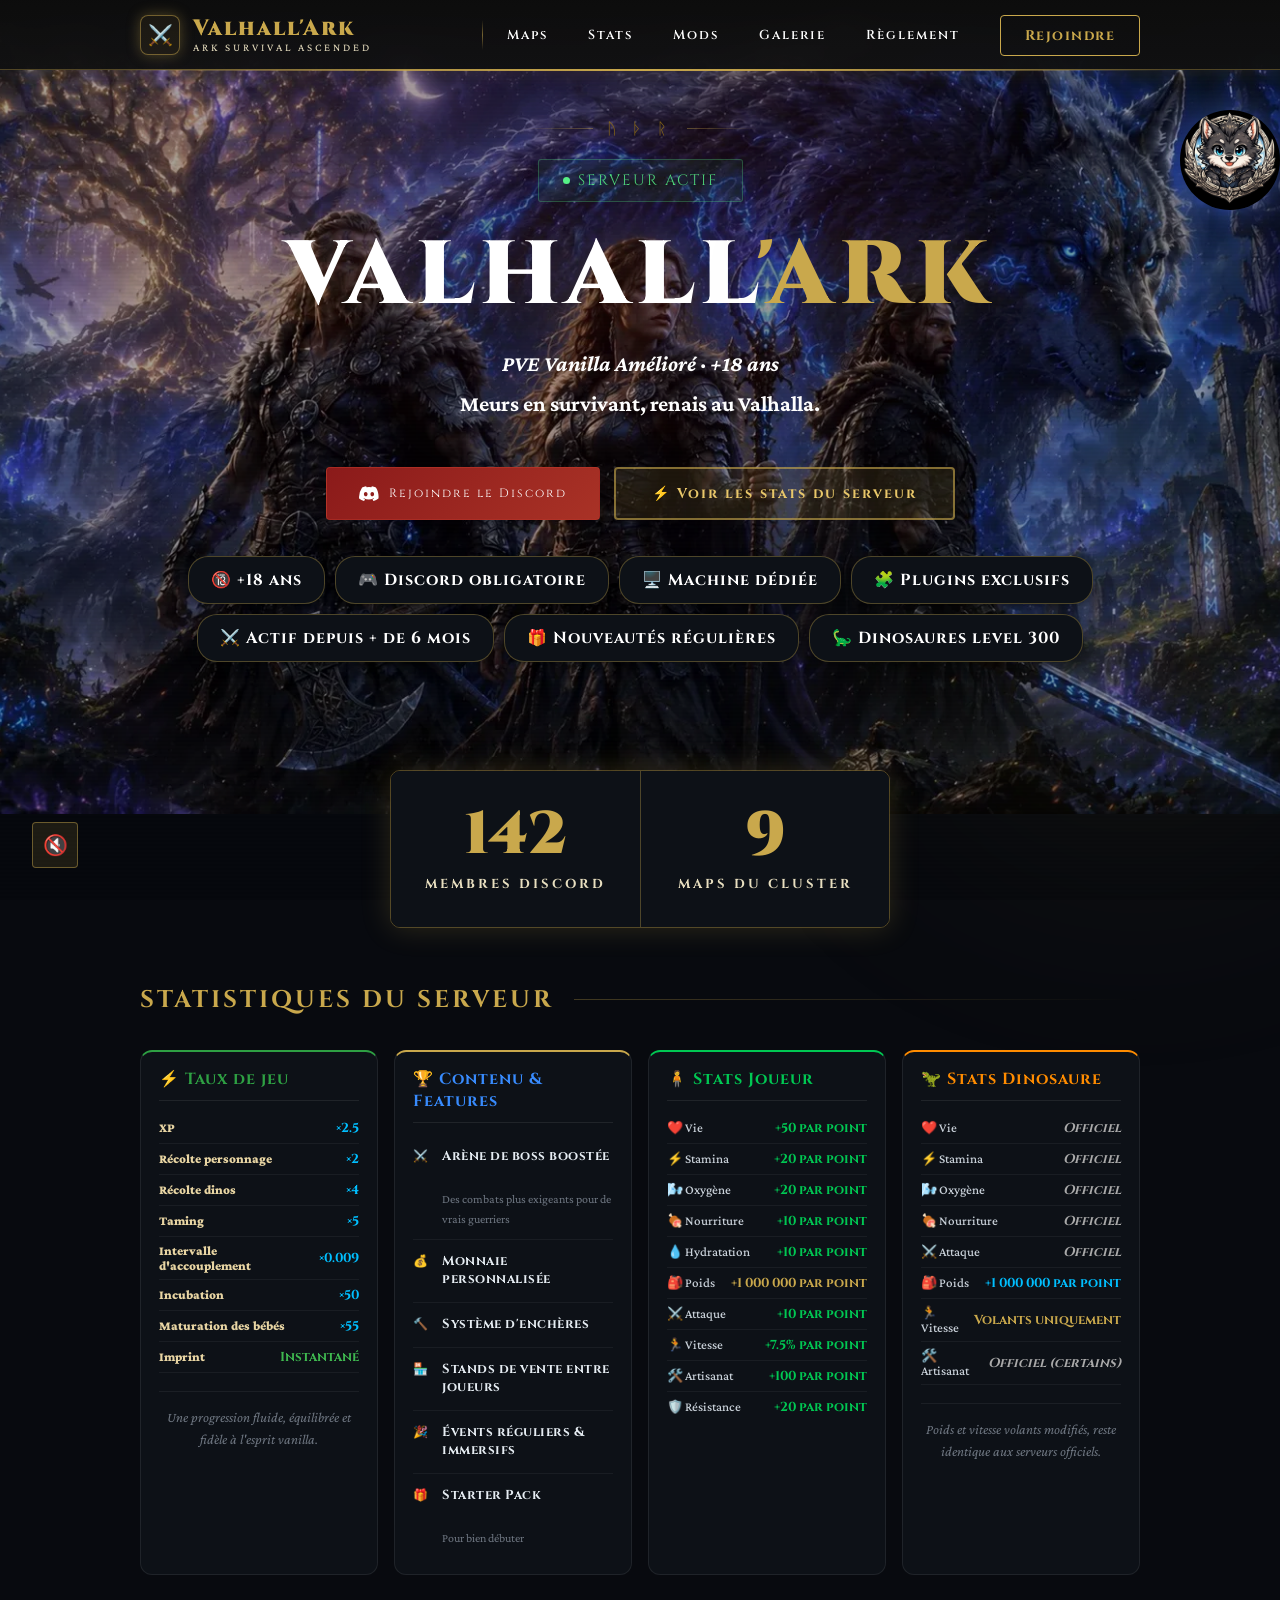
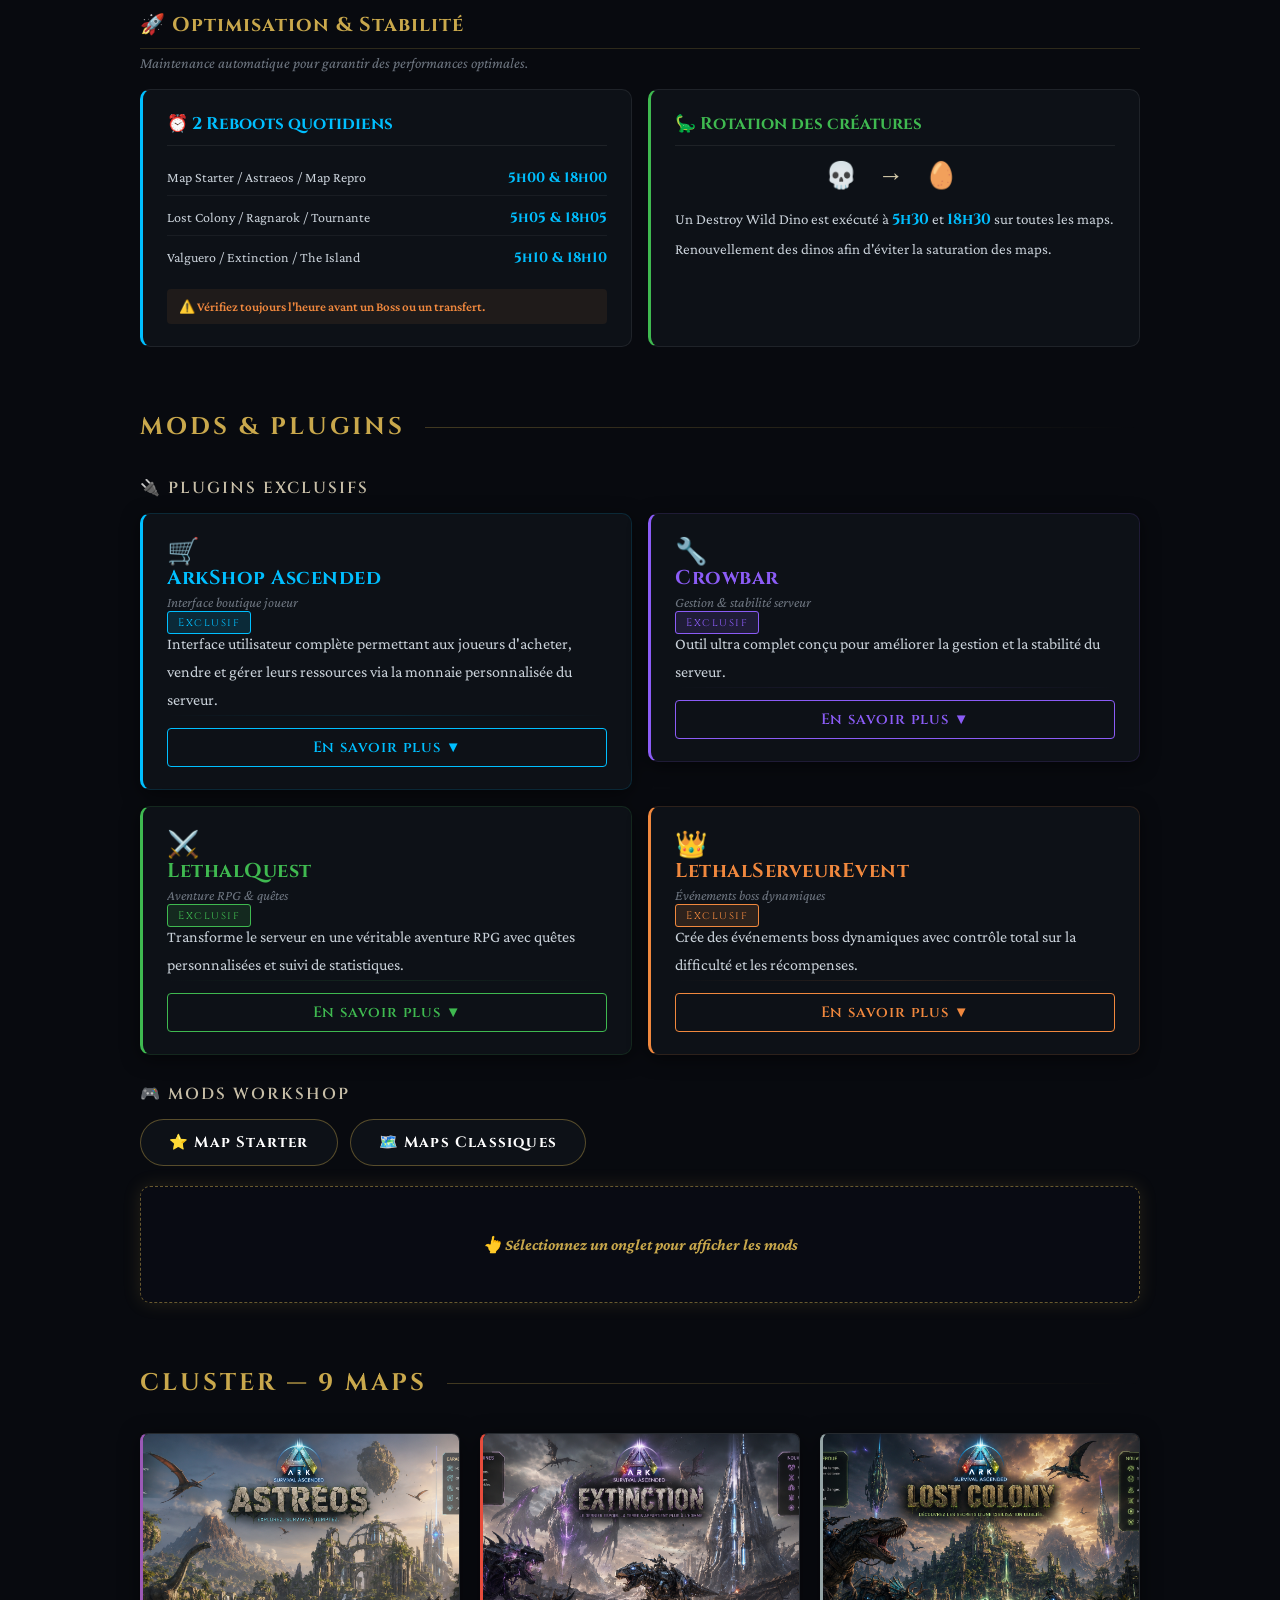
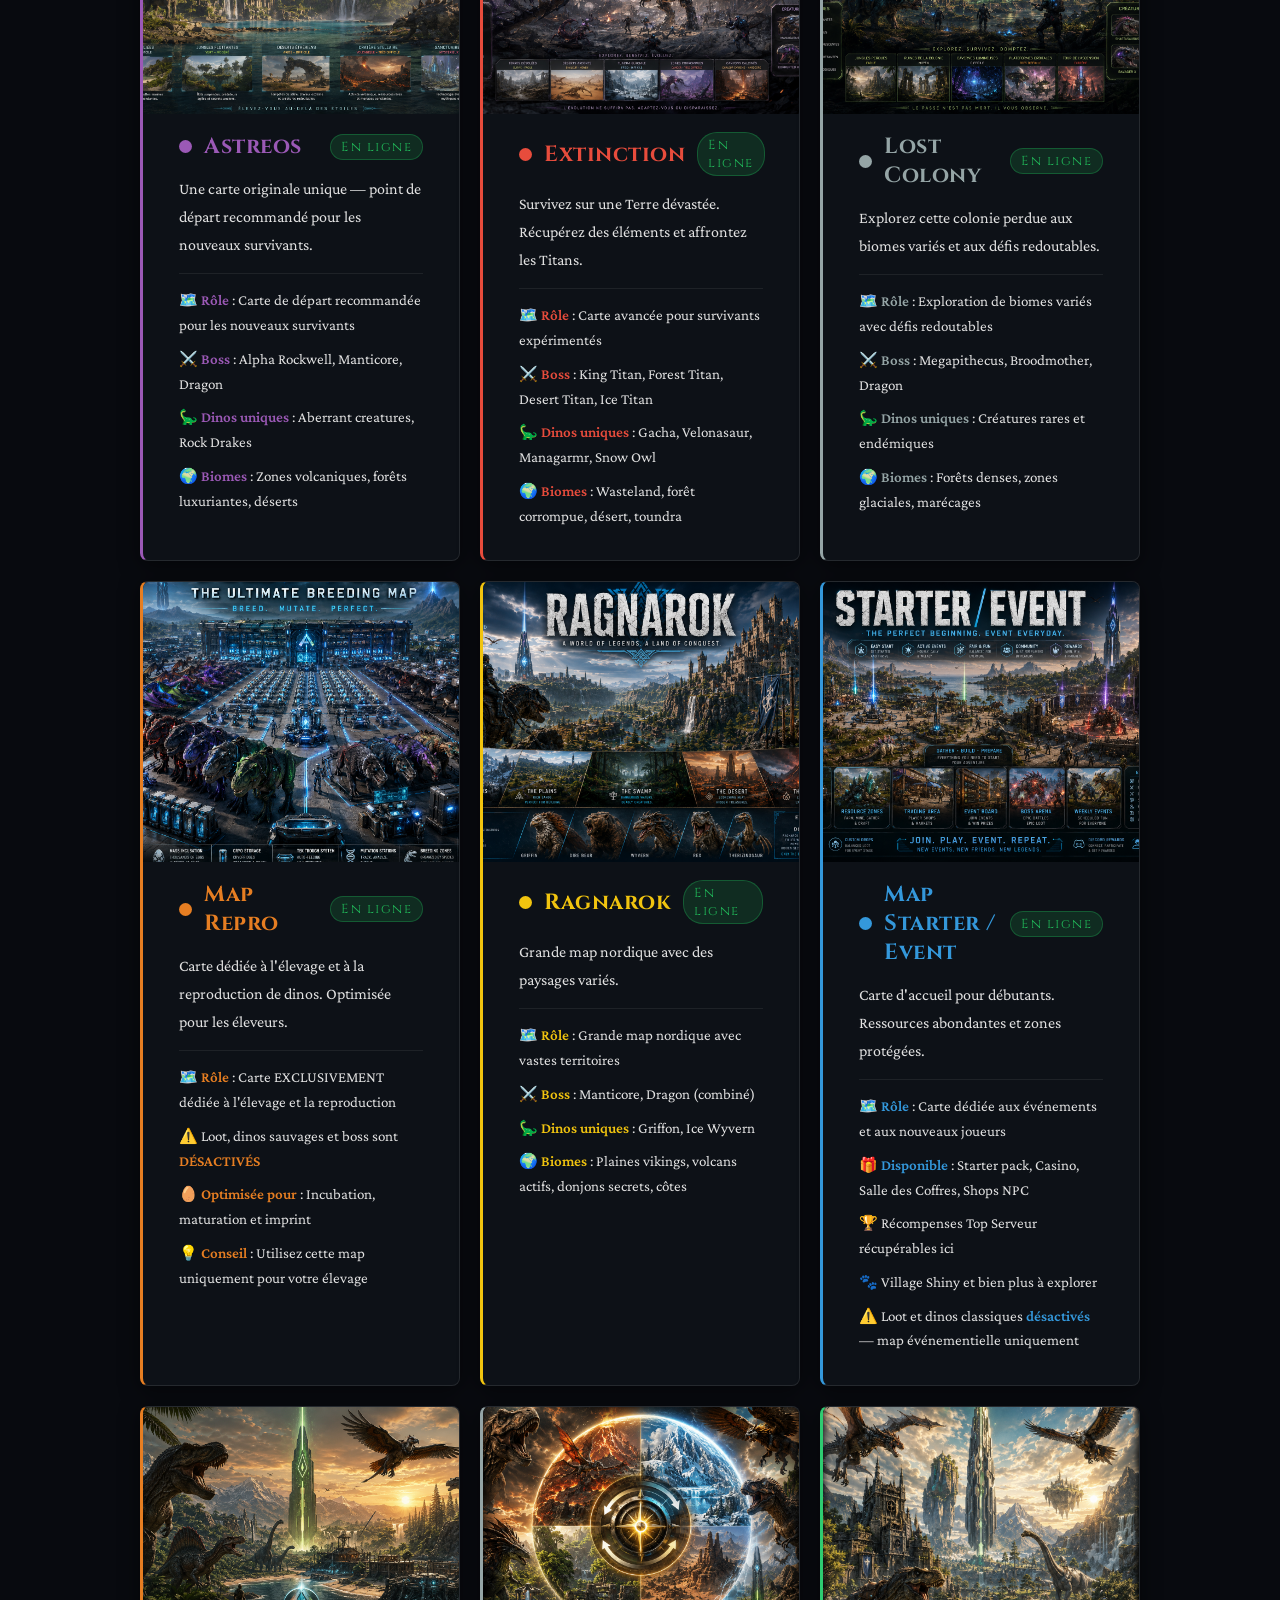
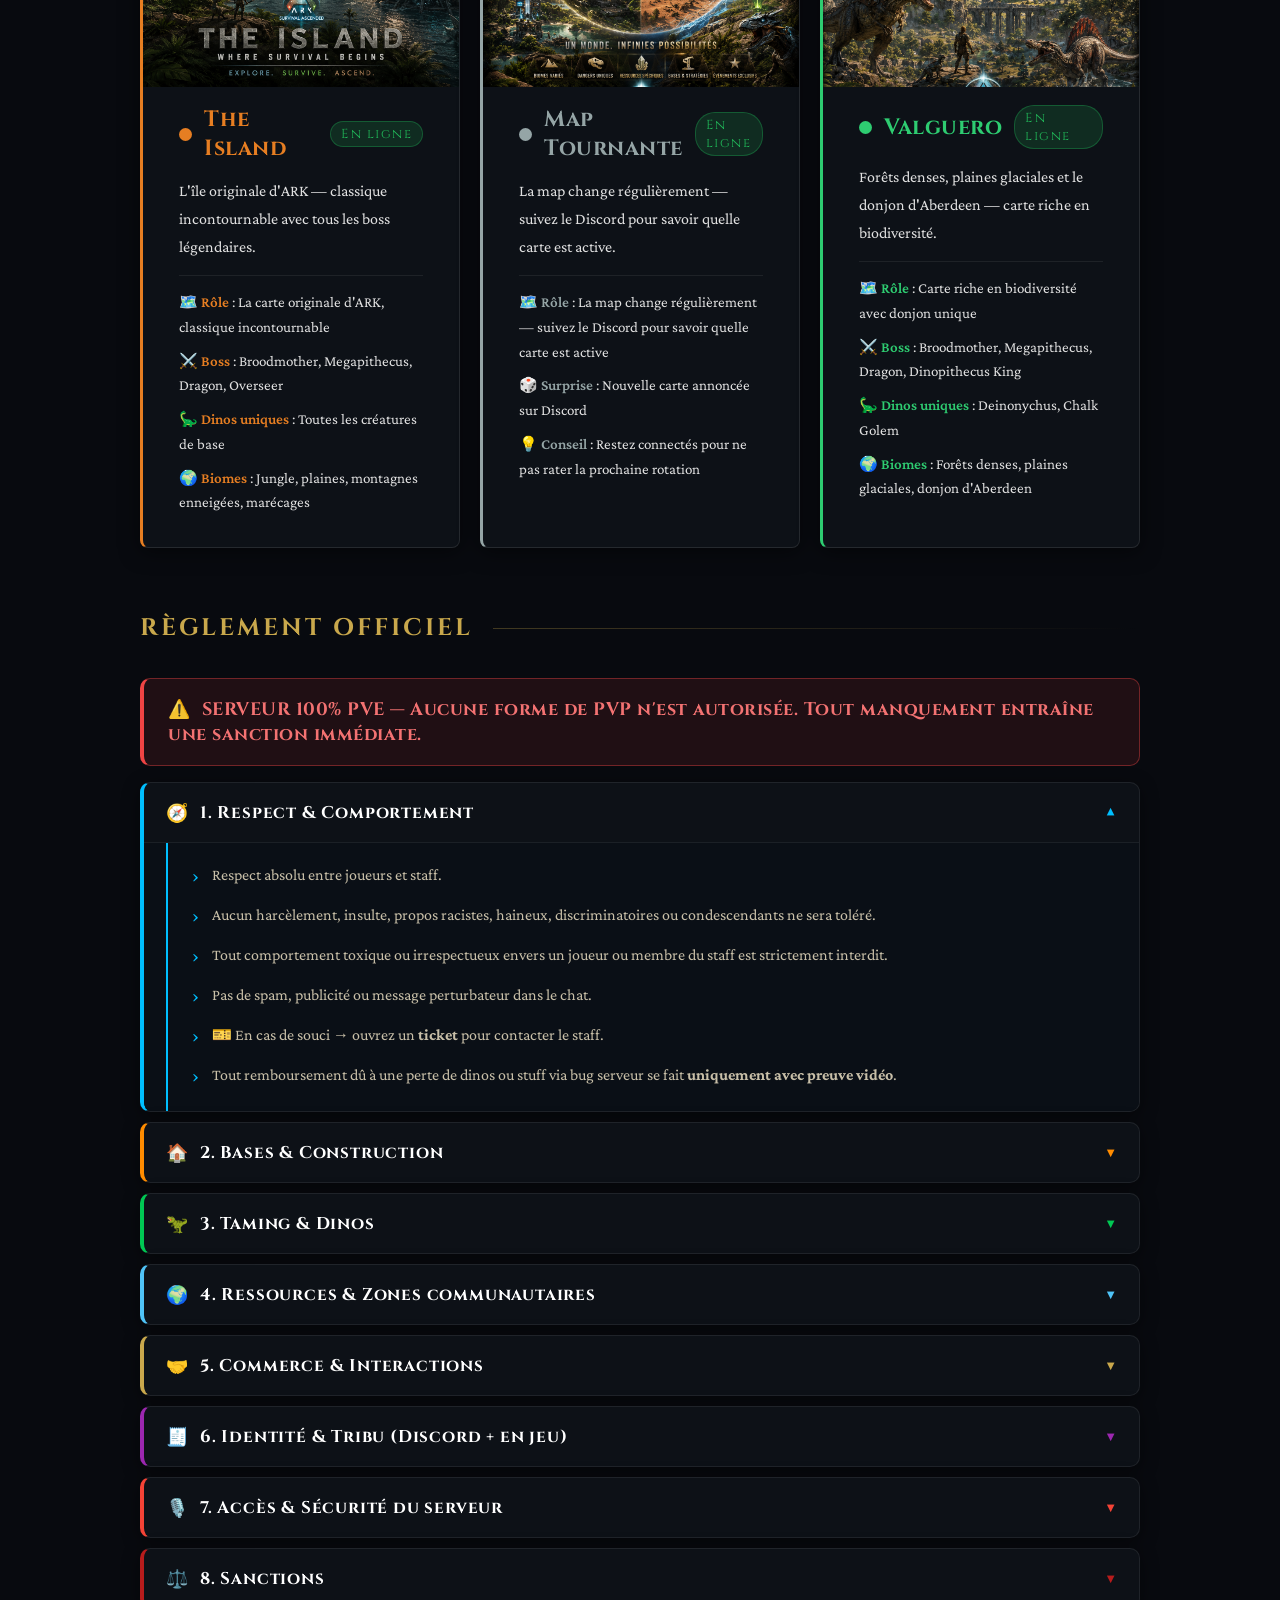
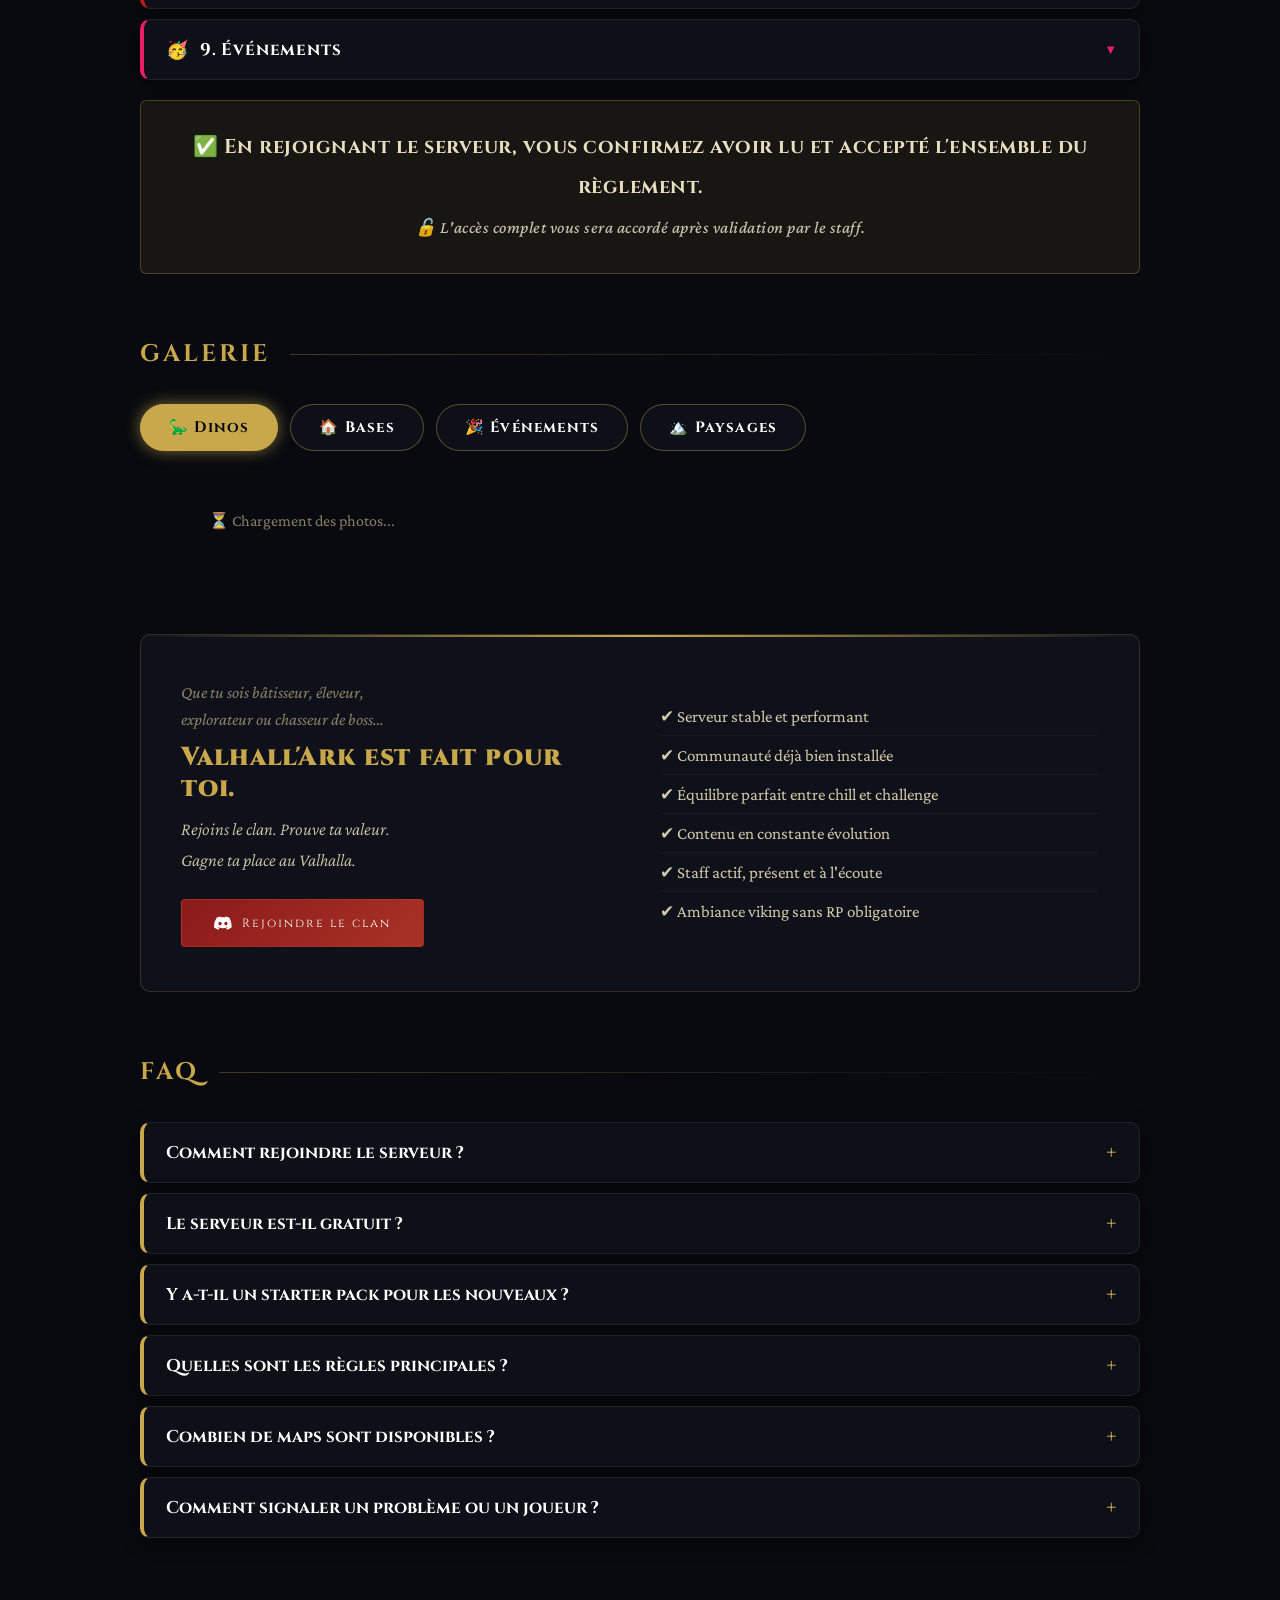
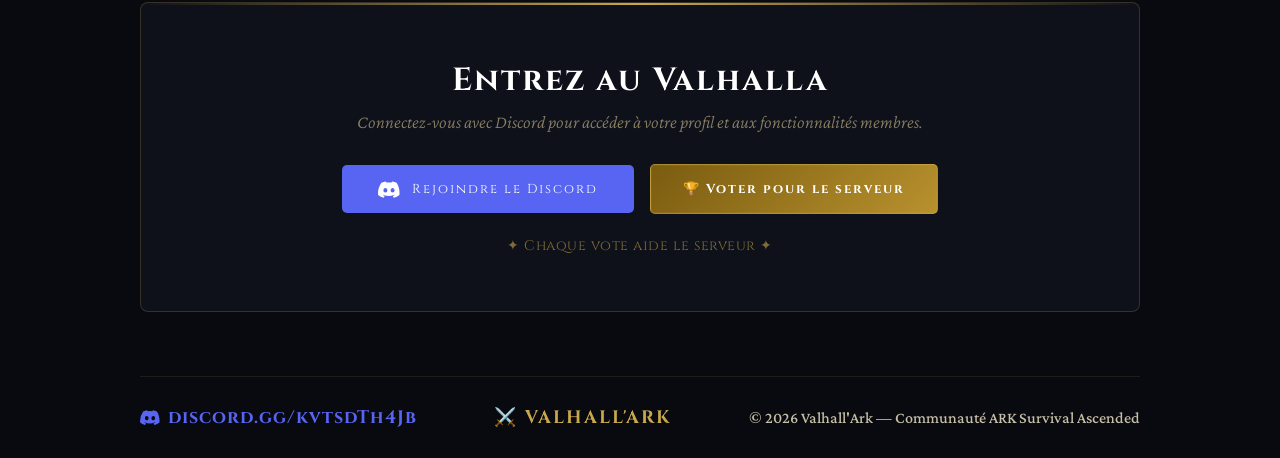
==== index.html @ 604546d8 "Ragnarok : description et rôle mis à jour" ====
﻿<!DOCTYPE html>
<html lang="fr">
<head>
  <meta charset="UTF-8" />
  <meta name="viewport" content="width=device-width, initial-scale=1.0" />
  <title>Valhall'Ark — Serveur ARK Survival Ascended</title>
  <link rel="preconnect" href="https://fonts.googleapis.com" />
  <link rel="preconnect" href="https://fonts.gstatic.com" crossorigin />
  <link href="https://fonts.googleapis.com/css2?family=Cinzel:wght@400;600;700;900&family=Crimson+Pro:ital,wght@0,300;0,400;0,500;0,700;1,300;1,400&display=swap" rel="stylesheet" />
  <link rel="stylesheet" href="styles.css?v=6" />
</head>
<body>

<!-- ── Ambiance visuelle ───────────────────────── -->
<div class="bg-texture"></div>
<div class="bg-texture2"></div>
<div class="glow-bg g1"></div>
<div class="glow-bg g2"></div>
<div id="embers"></div>

<img src="[data-uri]" class="mascot mascot-right" alt="Mascotte Valhall'Ark">
<!-- ── Navigation ─────────────────────────────── -->
<!-- ── Loading screen ──────────────────────────────────── -->
<div id="loader">
  <div class="loader-rune">ᚢ ᚦ ᚱ</div>
  <div class="loader-title">VALHALL<span>'ARK</span></div>
  <div class="loader-tagline">ARK SURVIVAL ASCENDED</div>
  <div class="loader-bar-wrap"><div class="loader-bar"></div></div>
</div>

<!-- ── Back to top ──────────────────────────────────────── -->
<!-- ── Son ambiance viking ──────────────────────────────── -->
<!-- Remplacez src="u_i55jmib5w1-vikingmusik-360983.mp3" par l'URL de votre fichier audio (mp3/ogg) -->
<audio id="ambient-audio" loop autoplay preload="auto" src="u_i55jmib5w1-vikingmusik-360983.mp3"></audio>
<div id="sound-wrap">
  <div id="sound-slider-wrap">
    <span id="sound-vol">8%</span>
    <input id="sound-slider" type="range" min="0" max="1" step="0.01" value="0.08" aria-label="Volume" />
  </div>
  <button id="sound-btn" aria-label="Musique ambiance" title="Volume">🔇</button>
</div>
<button id="back-top" aria-label="Retour en haut" onclick="window.scrollTo({top:0,behavior:'smooth'})">&#8679;</button>
<nav>
    <a class="logo" href="#">
      <div class="logo-icon">⚔️</div>
      <div>
        <div class="logo-text">Valhall'Ark</div>
        <div class="logo-sub">ARK Survival Ascended</div>
      </div>
    </a>
    <button class="nav-toggle" id="nav-toggle" aria-label="Menu">&#9776;</button>
    <div class="nav-links" id="nav-links">
      <a href="#serveur"  class="nav-link">Maps</a>
      <a href="#stats-section" class="nav-link">Stats</a>
      <a href="#mods-section" class="nav-link">Mods</a>
      <a href="#galerie" class="nav-link">Galerie</a>
      <a href="#regles"   class="nav-link">Règlement</a>
      <a href="#rejoindre" class="nav-join">Rejoindre</a>
    </div>
  </nav>

<div class="wrap">

  <!-- ── Hero ───────────────────────────────────── -->
  <div class="hero">
    <div class="rune-row">
      <div class="rune-line"></div>
      <span class="rune-sym">ᚢ ᚦ ᚱ</span>
      <div class="rune-line r"></div>
    </div>

    <div class="status-badge">
      <div class="dot"></div>
      SERVEUR ACTIF
    </div>

    <h1>VALHALL<span>'ARK</span></h1>
    <p class="tagline" style="color:#ffffff !important; font-weight:700 !important;">
      PVE Vanilla Amélioré · +18 ans<br>
      <em style="font-style:normal; color:#ffffff;">Meurs en survivant, renais au Valhalla.</em>
    </p>

    <div class="cta-row">
      <a href="https://discord.gg/kvtsdTh4Jb" target="_blank" class="btn-main">
        <svg width="20" height="15" viewBox="0 0 22 16" fill="none">
          <path d="M18.6 1.3A17.8 17.8 0 0 0 14.2 0c-.2.3-.4.8-.6 1.1a16.5 16.5 0 0 0-5.2 0C8.2.8 8 .3 7.8 0 6.3.3 4.9.8 3.4 1.3A18.8 18.8 0 0 0 .1 13.5a17.9 17.9 0 0 0 5.5 2.8c.4-.6.8-1.2 1.1-1.9a11.6 11.6 0 0 1-1.8-.9l.4-.3a12.7 12.7 0 0 0 10.9 0l.5.3c-.6.3-1.2.7-1.9.9.3.7.7 1.3 1.1 1.9a17.8 17.8 0 0 0 5.5-2.8C21.9 9 20.8 4.9 18.6 1.3ZM7.4 11c-1.1 0-2-1-2-2.3S6.3 6.4 7.4 6.4s2 1 2 2.3S8.5 11 7.4 11Zm7.2 0c-1.1 0-2-1-2-2.3s.9-2.3 2-2.3 2 1 2 2.3-.9 2.3-2 2.3Z" fill="white"/>
        </svg>
        Rejoindre le Discord
      </a>
      <a href="#stats-section" class="btn-ghost">
        ⚡ Voir les stats du serveur
      </a>
    </div>

    <!-- Badges hero -->
    <div class="hero-badges">
      <div class="hero-badge">🔞 +18 ans</div>
      <div class="hero-badge">🎮 Discord obligatoire</div>
      <div class="hero-badge">🖥️ Machine dédiée</div>
      <div class="hero-badge">🧩 Plugins exclusifs</div>
      <div class="hero-badge">⚔️ Actif depuis + de 6 mois</div>
      <div class="hero-badge">🎁 Nouveautés régulières</div>
      <div class="hero-badge">🦕 Dinosaures level 300</div>
    </div>
  </div>

  <!-- ── Stats Discord ──────────────────────────── -->
  <div class="stats-grid stats-grid-2">
    <div class="stat-box">
      <div class="stat-num" id="stat-members">—</div>
      <div class="stat-lbl">Membres Discord</div>
    </div>
    <div class="stat-box">
      <div class="stat-num">9</div>
      <div class="stat-lbl">Maps du cluster</div>
    </div>
  </div>

  <!-- ── Statistiques du serveur ARK ────────────── -->
  <div class="section" id="stats-section">
    <div class="sec-header">
      <div class="sec-title">STATISTIQUES DU SERVEUR</div>
      <div class="sec-rule"></div>
    </div>
    <div class="two-col">

      <!-- Taux -->
      <div class="rates-card">
        <div class="rates-title">⚡ Taux de jeu</div>
        <div class="rate-row"><span class="rate-label" style="font-weight:900 !important; color:#e8d5a3;">XP</span><span class="rate-val">×2.5</span></div>
        <div class="rate-row"><span class="rate-label" style="font-weight:900 !important; color:#e8d5a3;">Récolte personnage</span><span class="rate-val">×2</span></div>
        <div class="rate-row"><span class="rate-label" style="font-weight:900 !important; color:#e8d5a3;">Récolte dinos</span><span class="rate-val">×4</span></div>
        <div class="rate-row"><span class="rate-label" style="font-weight:900 !important; color:#e8d5a3;">Taming</span><span class="rate-val">×5</span></div>
        <div class="rate-row"><span class="rate-label" style="font-weight:900 !important; color:#e8d5a3;">Intervalle d'accouplement</span><span class="rate-val">×0.009</span></div>
        <div class="rate-row"><span class="rate-label" style="font-weight:900 !important; color:#e8d5a3;">Incubation</span><span class="rate-val">×50</span></div>
        <div class="rate-row"><span class="rate-label" style="font-weight:900 !important; color:#e8d5a3;">Maturation des bébés</span><span class="rate-val">×55</span></div>
        <div class="rate-row highlight"><span class="rate-label" style="font-weight:900 !important; color:#e8d5a3;">Imprint</span><span class="rate-val">Instantané</span></div>
        <div class="rates-note">Une progression fluide, équilibrée et fidèle à l'esprit vanilla.</div>
      </div>

      <!-- Features -->
      <div class="features-card">
        <div class="rates-title">🏆 Contenu &amp; Features</div>
        <div class="feature-item">
          <span class="feat-icon">⚔️</span>
          <div><strong>Arène de boss boostée</strong><br><span>Des combats plus exigeants pour de vrais guerriers</span></div>
        </div>
        <div class="feature-item">
          <span class="feat-icon">💰</span>
          <div><strong>Monnaie personnalisée</strong></div>
        </div>
        <div class="feature-item">
          <span class="feat-icon">🔨</span>
          <div><strong>Système d'enchères</strong></div>
        </div>
        <div class="feature-item">
          <span class="feat-icon">🏪</span>
          <div><strong>Stands de vente entre joueurs</strong></div>
        </div>
        <div class="feature-item">
          <span class="feat-icon">🎉</span>
          <div><strong>Évents réguliers &amp; immersifs</strong></div>
        </div>
        <div class="feature-item">
          <span class="feat-icon">🎁</span>
          <div><strong>Starter Pack</strong><br><span>Pour bien débuter</span></div>
        </div>
      </div>

      <!-- Stats Joueur -->
      <div class="joueur-card">
        <div class="rates-title">🧍 Stats Joueur</div>
        <div class="rate-row"><span class="rate-label">❤️ Vie</span><span class="rate-val stat-green">+50 par point</span></div>
        <div class="rate-row"><span class="rate-label">⚡ Stamina</span><span class="rate-val stat-green">+20 par point</span></div>
        <div class="rate-row"><span class="rate-label">🌬️ Oxygène</span><span class="rate-val stat-green">+20 par point</span></div>
        <div class="rate-row"><span class="rate-label">🍖 Nourriture</span><span class="rate-val stat-green">+10 par point</span></div>
        <div class="rate-row"><span class="rate-label">💧 Hydratation</span><span class="rate-val stat-green">+10 par point</span></div>
        <div class="rate-row"><span class="rate-label">🎒 Poids</span><span class="rate-val stat-gold">+1 000 000 par point</span></div>
        <div class="rate-row"><span class="rate-label">⚔️ Attaque</span><span class="rate-val stat-green">+10 par point</span></div>
        <div class="rate-row"><span class="rate-label">🏃 Vitesse</span><span class="rate-val stat-green">+7.5% par point</span></div>
        <div class="rate-row"><span class="rate-label">🛠️ Artisanat</span><span class="rate-val stat-green">+100 par point</span></div>
        <div class="rate-row"><span class="rate-label">🛡️ Résistance</span><span class="rate-val stat-green">+20 par point</span></div>
      </div>

      <!-- Stats Dinosaure -->
      <div class="dino-card">
        <div class="rates-title">🦖 Stats Dinosaure</div>
        <div class="rate-row"><span class="rate-label">❤️ Vie</span><span class="rate-val stat-official">Officiel</span></div>
        <div class="rate-row"><span class="rate-label">⚡ Stamina</span><span class="rate-val stat-official">Officiel</span></div>
        <div class="rate-row"><span class="rate-label">🌬️ Oxygène</span><span class="rate-val stat-official">Officiel</span></div>
        <div class="rate-row"><span class="rate-label">🍖 Nourriture</span><span class="rate-val stat-official">Officiel</span></div>
        <div class="rate-row"><span class="rate-label">⚔️ Attaque</span><span class="rate-val stat-official">Officiel</span></div>
        <div class="rate-row"><span class="rate-label">🎒 Poids</span><span class="rate-val stat-cyan">+1 000 000 par point</span></div>
        <div class="rate-row"><span class="rate-label">🏃 Vitesse</span><span class="rate-val stat-gold">Volants uniquement</span></div>
        <div class="rate-row"><span class="rate-label">🛠️ Artisanat</span><span class="rate-val stat-official">Officiel (certains)</span></div>
        <div class="rates-note">Poids et vitesse volants modifiés, reste identique aux serveurs officiels.</div>
      </div>

    </div>

    <!-- ── Optimisation & Stabilite ──────────────── -->
    <div class="opt-section">
      <div class="opt-header">
        <div class="opt-title">&#x1F680; Optimisation &amp; Stabilit&#xE9;</div>
        <div class="opt-subtitle">Maintenance automatique pour garantir des performances optimales.</div>
      </div>
      <div class="opt-grid">

        <div class="opt-card opt-card-cyan">
          <div class="opt-card-head">&#x23F0; 2 Reboots quotidiens</div>
          <div class="opt-card-body">
            <div class="reboot-row"><span class="reboot-maps">Map Starter / Astraeos / Map Repro</span><span class="reboot-time">5h00 &amp; 18h00</span></div>
            <div class="reboot-row"><span class="reboot-maps">Lost Colony / Ragnarok / Tournante</span><span class="reboot-time">5h05 &amp; 18h05</span></div>
            <div class="reboot-row"><span class="reboot-maps">Valguero / Extinction / The Island</span><span class="reboot-time">5h10 &amp; 18h10</span></div>
          </div>
          <div class="opt-alert">&#x26A0;&#xFE0F; V&#xE9;rifiez toujours l&apos;heure avant un Boss ou un transfert.</div>
        </div>

        <div class="opt-card opt-card-green">
          <div class="opt-card-head">&#x1F995; Rotation des cr&#xE9;atures</div>
          <div class="opt-card-body">
            <div class="dino-rotate">&#x1F480; &#x2192; &#x1F95A;</div>
            <p>Un Destroy Wild Dino est ex&#xE9;cut&#xE9; &#xE0; <strong>5h30</strong> et <strong>18h30</strong> sur toutes les maps.</p>
            <p>Renouvellement des dinos afin d&apos;&#xE9;viter la saturation des maps.</p>
          </div>
        </div>

      </div>
    </div>
  </div>

  <!-- ── Mods & Plugins ─────────────────────────── -->
  <div class="section" id="mods-section">
    <div class="sec-header">
      <div class="sec-title">MODS &amp; PLUGINS</div>
      <div class="sec-rule"></div>
    </div>

    <!-- Plugins exclusifs -->
    <!-- Plugins exclusifs -->
    <div class="plugin-label">&#x1F50C; Plugins exclusifs</div>
    <div class="plugins-grid">

      <!-- ArkShop Ascended -->
      <div class="plugin-card featured pc-cyan">
        <div class="plugin-head"><span class="plugin-icon">&#x1F6D2;</span><div><div class="plugin-name">ArkShop Ascended</div><div class="plugin-sub">Interface boutique joueur</div></div><span class="plugin-badge">Exclusif</span></div>
        <p class="plugin-desc">Interface utilisateur compl&#xE8;te permettant aux joueurs d&apos;acheter, vendre et g&#xE9;rer leurs ressources via la monnaie personnalis&#xE9;e du serveur.</p>
        <button class="plugin-acc-btn" onclick="togglePlugin(this)">En savoir plus &#x25BC;</button>
        <div class="plugin-acc-body">
          <ul class="plugin-details">
            <li>Achat d&apos;articles, kits, &#xE9;change et vente d&apos;objets en jeu</li>
            <li>Affichage des points en temps r&#xE9;el</li>
            <li>R&#xE9;clamation automatique des votes</li>
            <li>Barre de recherche int&#xE9;gr&#xE9;e, boutons personnalisables</li>
            <li>Liaison de compte obligatoire via <strong>/lier-compte</strong> sur Discord (Bot&nbsp;: Asgard Finance)</li>
            <li>Gestion des runes directement en jeu (5&nbsp;000 ou 10&nbsp;000 runes)</li>
            <li>Avantage donateurs&nbsp;: r&#xE9;ductions rembours&#xE9;es automatiquement</li>
          </ul>
        </div>
      </div>

      <!-- Crowbar -->
      <div class="plugin-card featured pc-violet">
        <div class="plugin-head"><span class="plugin-icon">&#x1F527;</span><div><div class="plugin-name">Crowbar</div><div class="plugin-sub">Gestion &amp; stabilit&#xE9; serveur</div></div><span class="plugin-badge">Exclusif</span></div>
        <p class="plugin-desc">Outil ultra complet con&#xE7;u pour am&#xE9;liorer la gestion et la stabilit&#xE9; du serveur.</p>
        <button class="plugin-acc-btn" onclick="togglePlugin(this)">En savoir plus &#x25BC;</button>
        <div class="plugin-acc-body">
          <ul class="plugin-details">
            <li>Fen&#xEA;tre de commandes RCON int&#xE9;gr&#xE9;e</li>
            <li>Sauvegarde + red&#xE9;marrage automatique en cas de crash</li>
            <li>Sauvegarde s&#xE9;curis&#xE9;e des personnages lors des transferts</li>
            <li>Permet de d&#xE9;passer la limite de 28 plugins serveur</li>
            <li>Am&#xE9;liore la stabilit&#xE9; globale et simplifie la gestion admin</li>
          </ul>
        </div>
      </div>

      <!-- LethalQuest -->
      <div class="plugin-card featured pc-green">
        <div class="plugin-head"><span class="plugin-icon">&#x2694;&#xFE0F;</span><div><div class="plugin-name">LethalQuest</div><div class="plugin-sub">Aventure RPG &amp; qu&#xEA;tes</div></div><span class="plugin-badge">Exclusif</span></div>
        <p class="plugin-desc">Transforme le serveur en une v&#xE9;ritable aventure RPG avec qu&#xEA;tes personnalis&#xE9;es et suivi de statistiques.</p>
        <button class="plugin-acc-btn" onclick="togglePlugin(this)">En savoir plus &#x25BC;</button>
        <div class="plugin-acc-body">
          <ul class="plugin-details">
            <li>Qu&#xEA;tes quotidiennes, hebdomadaires et cha&#xEE;nes de qu&#xEA;tes</li>
            <li>Suivi&nbsp;: kills, morts, K/D, dinos tu&#xE9;s, boss, temps de jeu, d&#xE9;g&#xE2;ts PvP</li>
            <li>Jusqu&apos;&#xE0; 950 stats personnalis&#xE9;es</li>
            <li>R&#xE9;compenses&nbsp;: objets, dinos, XP, points ArkShop, engrammes</li>
            <li>Bot Discord pour classement et stats joueurs</li>
            <li>Gestion des permissions (Default, VIP, Admin)</li>
          </ul>
        </div>
      </div>

      <!-- LethalServeurEvent -->
      <div class="plugin-card featured pc-orange">
        <div class="plugin-head"><span class="plugin-icon">&#x1F451;</span><div><div class="plugin-name">LethalServeurEvent</div><div class="plugin-sub">&#xC9;v&#xE9;nements boss dynamiques</div></div><span class="plugin-badge">Exclusif</span></div>
        <p class="plugin-desc">Cr&#xE9;e des &#xE9;v&#xE9;nements boss dynamiques avec contr&#xF4;le total sur la difficult&#xE9; et les r&#xE9;compenses.</p>
        <button class="plugin-acc-btn" onclick="togglePlugin(this)">En savoir plus &#x25BC;</button>
        <div class="plugin-acc-body">
          <ul class="plugin-details">
            <li>Niveau et sant&#xE9; du boss personnalisables</li>
            <li>Ar&#xE8;ne en monde ouvert avec anti-kiting</li>
            <li>Messages Discord automatiques d&#xE9;but/fin d&apos;&#xE9;v&#xE9;nement</li>
            <li>R&#xE9;compenses par joueur&nbsp;: objets, XP, points boutique</li>
            <li>Minuteur avant d&#xE9;but et recharge apr&#xE8;s mort du boss</li>
          </ul>
        </div>
      </div>

    </div>

    <!-- Onglets mods -->
    <div class="plugin-label" style="margin-top:28px;">🎮 Mods Workshop</div>
    <div class="mods-tabs">
      <button class="mods-tab" onclick="switchTab(this,'tab-starter')">⭐ Map Starter</button>
      <button class="mods-tab" onclick="switchTab(this,'tab-all')">🗺️ Maps Classiques</button>
    </div>
    <div class="mods-placeholder" id="mods-placeholder">
      <span>👆 Sélectionnez un onglet pour afficher les mods</span>
    </div>

    <!-- Toutes les maps -->
    <div class="mods-tab-content hidden" id="tab-all">
      <div class="mods-grid">
        <a class="mod-card" href="https://www.curseforge.com/ark-survival-ascended/mods/breeding-stopper" target="_blank" rel="noopener"><span class="mod-icon">🛑</span><div class="mod-name">Breeding Stopper</div><span class="mod-cf">🔗 CurseForge</span></a>
        <a class="mod-card" href="https://www.curseforge.com/ark-survival-ascended/mods/scribbles-better-signs" target="_blank" rel="noopener"><span class="mod-icon">🪧</span><div class="mod-name">Scribbles – Better Signs</div><span class="mod-cf">🔗 CurseForge</span></a>
        <a class="mod-card" href="https://www.curseforge.com/ark-survival-ascended/mods/inventory-backup-saver" target="_blank" rel="noopener"><span class="mod-icon">💾</span><div class="mod-name">Inventory Backup Saver</div><span class="mod-cf">🔗 CurseForge</span></a>
        <a class="mod-card" href="https://www.curseforge.com/ark-survival-ascended/mods/custom-dino-levels" target="_blank" rel="noopener"><span class="mod-icon">🦎</span><div class="mod-name">Custom Dino Levels</div><span class="mod-cf">🔗 CurseForge</span></a>
        <a class="mod-card" href="https://www.curseforge.com/ark-survival-ascended/mods/shiny-ascended" target="_blank" rel="noopener"><span class="mod-icon">✨</span><div class="mod-name">Shiny! Dinos Ascended</div><span class="mod-cf">🔗 CurseForge</span></a>
        <a class="mod-card" href="https://www.curseforge.com/ark-survival-ascended/mods/asa-api-utils" target="_blank" rel="noopener"><span class="mod-icon">🤖</span><div class="mod-name">ASA Api Utils</div><span class="mod-cf">🔗 CurseForge</span></a>
        <a class="mod-card" href="https://www.curseforge.com/ark-survival-ascended/mods/mx-e-ark-shop-ui" target="_blank" rel="noopener"><span class="mod-icon">🛒</span><div class="mod-name">MX-E Ark Shop UI</div><span class="mod-cf">🔗 CurseForge</span></a>
        <a class="mod-card" href="https://www.curseforge.com/ark-survival-ascended/mods/marniimods-hairstyles" target="_blank" rel="noopener"><span class="mod-icon">💇</span><div class="mod-name">MarniiMods Hairstyles</div><span class="mod-cf">🔗 CurseForge</span></a>
        <a class="mod-card" href="https://www.curseforge.com/ark-survival-ascended/mods/spawn-blocker" target="_blank" rel="noopener"><span class="mod-icon">🚫</span><div class="mod-name">Spawn Blocker</div><span class="mod-cf">🔗 CurseForge</span></a>
        <a class="mod-card mod-special" href="https://www.curseforge.com/ark-survival-ascended/mods/server-mod-valhallark" target="_blank" rel="noopener"><span class="mod-icon">⭐</span><div class="mod-name">[Server Mod] ValhallArk</div><span class="mod-cf">🔗 CurseForge</span></a>
        <a class="mod-card" href="https://www.curseforge.com/ark-survival-ascended/mods/super-spyglass-plus" target="_blank" rel="noopener"><span class="mod-icon">🔭</span><div class="mod-name">Super Spyglass Plus</div><span class="mod-cf">🔗 CurseForge</span></a>
        <a class="mod-card" href="https://www.curseforge.com/ark-survival-ascended/mods/alfaoceanicplataforms" target="_blank" rel="noopener"><span class="mod-icon">🌊</span><div class="mod-name">Alfa Oceanic Platforms</div><span class="mod-cf">🔗 CurseForge</span></a>
        <a class="mod-card" href="https://www.curseforge.com/ark-survival-ascended/mods/dino-depot" target="_blank" rel="noopener"><span class="mod-icon">🦕</span><div class="mod-name">Dino Depot</div><span class="mod-cf">🔗 CurseForge</span></a>
        <a class="mod-card" href="https://www.curseforge.com/ark-survival-ascended/mods/wallnfloor-decor" target="_blank" rel="noopener"><span class="mod-icon">🪵</span><div class="mod-name">Wall'n'Floor Decor</div><span class="mod-cf">🔗 CurseForge</span></a>
        <a class="mod-card" href="https://www.curseforge.com/ark-survival-ascended/mods/additions-ascended-brachiosaurus" target="_blank" rel="noopener"><span class="mod-icon">🦕</span><div class="mod-name">Additions Ascended: Brachiosaurus</div><span class="mod-cf">🔗 CurseForge</span></a>
        <a class="mod-card" href="https://www.curseforge.com/ark-survival-ascended/mods/moros-indomitable-duo" target="_blank" rel="noopener"><span class="mod-icon">⚔️</span><div class="mod-name">Moro's Indomitable Duo</div><span class="mod-cf">🔗 CurseForge</span></a>
        <a class="mod-card" href="https://www.curseforge.com/ark-survival-ascended/mods/castle-craft-decor" target="_blank" rel="noopener"><span class="mod-icon">🏠</span><div class="mod-name">Castle Craft Decor</div><span class="mod-cf">🔗 CurseForge</span></a>
        <a class="mod-card" href="https://www.curseforge.com/ark-survival-ascended/mods/desparia-variant-collective" target="_blank" rel="noopener"><span class="mod-icon">🐾</span><div class="mod-name">Desparia Variant Collective</div><span class="mod-cf">🔗 CurseForge</span></a>
        <a class="mod-card" href="https://www.curseforge.com/ark-survival-ascended/mods/shins-ported-creatures" target="_blank" rel="noopener"><span class="mod-icon">🔥</span><div class="mod-name">Shins Ported Creatures</div><span class="mod-cf">🔗 CurseForge</span></a>
        <a class="mod-card" href="https://www.curseforge.com/ark-survival-ascended/mods/astraeos-mythological-creatures" target="_blank" rel="noopener"><span class="mod-icon">🐲</span><div class="mod-name">Astraeos – Mythological Creatures</div><span class="mod-cf">🔗 CurseForge</span></a>
        <a class="mod-card" href="https://www.curseforge.com/ark-survival-ascended/mods/simpletrade" target="_blank" rel="noopener"><span class="mod-icon">🤝</span><div class="mod-name">Simple Trade</div><span class="mod-cf">🔗 CurseForge</span></a>
        <a class="mod-card" href="https://www.curseforge.com/ark-survival-ascended/mods/awesome-admin-tools" target="_blank" rel="noopener"><span class="mod-icon">🛠️</span><div class="mod-name">Awesome ARK Tools</div><span class="mod-cf">🔗 CurseForge</span></a>
        <a class="mod-card" href="https://www.curseforge.com/ark-survival-ascended/mods/runic-wyverns" target="_blank" rel="noopener"><span class="mod-icon">🐦</span><div class="mod-name">Runic Wyverns</div><span class="mod-cf">🔗 CurseForge</span></a>
        <a class="mod-card" href="https://www.curseforge.com/ark-survival-ascended/mods/simple-treasures" target="_blank" rel="noopener"><span class="mod-icon">💎</span><div class="mod-name">Simple Treasures</div><span class="mod-cf">🔗 CurseForge</span></a>
        <a class="mod-card" href="https://www.curseforge.com/ark-survival-ascended/mods/dragons-kingdom" target="_blank" rel="noopener"><span class="mod-icon">🐉</span><div class="mod-name">Dragon's Kingdom</div><span class="mod-cf">🔗 CurseForge</span></a>
        <a class="mod-card" href="https://www.curseforge.com/ark-survival-ascended/mods/ludopark-casino-freemium" target="_blank" rel="noopener"><span class="mod-icon">🎰</span><div class="mod-name">LudopARK CASINO Freemium</div><span class="mod-cf">🔗 CurseForge</span></a>
        <a class="mod-card" href="https://www.curseforge.com/ark-survival-ascended/mods/s-dino-variants" target="_blank" rel="noopener"><span class="mod-icon">🧬</span><div class="mod-name">S-Dino Variants</div><span class="mod-cf">🔗 CurseForge</span></a>
        <a class="mod-card" href="https://www.curseforge.com/ark-survival-ascended/mods/cybers-structures" target="_blank" rel="noopener"><span class="mod-icon">⚒️</span><div class="mod-name">Cybers Structures QoL+</div><span class="mod-cf">🔗 CurseForge</span></a>
        <a class="mod-card" href="https://www.curseforge.com/ark-survival-ascended/mods/arkitect-structures-remastered" target="_blank" rel="noopener"><span class="mod-icon">🏗️</span><div class="mod-name">Arkitect Structures Remastered</div><span class="mod-cf">🔗 CurseForge</span></a>
        <a class="mod-card" href="https://www.curseforge.com/ark-survival-ascended/mods/lutras-potions" target="_blank" rel="noopener"><span class="mod-icon">🧪</span><div class="mod-name">Lutra's Potion Vending Machine</div><span class="mod-cf">🔗 CurseForge</span></a>
      </div>
    </div>

        <!-- Map Starter uniquement -->
    <div class="mods-tab-content hidden" id="tab-starter">
      <div class="mods-starter-note">🗺️ Mods spécifiques à la <strong>Map Starter / Event</strong></div>
      <div class="mods-grid">
        <a class="mod-card" href="https://www.curseforge.com/ark-survival-ascended/mods/custom-dino-levels" target="_blank" rel="noopener"><span class="mod-icon">🦎</span><div class="mod-name">Custom Dino Levels</div><span class="mod-cf">🔗 CurseForge</span></a>
        <a class="mod-card" href="https://www.curseforge.com/ark-survival-ascended/mods/shiny-ascended" target="_blank" rel="noopener"><span class="mod-icon">✨</span><div class="mod-name">Shiny! Dinos Ascended</div><span class="mod-cf">🔗 CurseForge</span></a>
        <a class="mod-card" href="https://www.curseforge.com/ark-survival-ascended/mods/asa-api-utils" target="_blank" rel="noopener"><span class="mod-icon">🤖</span><div class="mod-name">ASA Api Utils</div><span class="mod-cf">🔗 CurseForge</span></a>
        <a class="mod-card" href="https://www.curseforge.com/ark-survival-ascended/mods/mx-e-ark-shop-ui" target="_blank" rel="noopener"><span class="mod-icon">🛒</span><div class="mod-name">MX-E Ark Shop UI</div><span class="mod-cf">🔗 CurseForge</span></a>
        <a class="mod-card" href="https://www.curseforge.com/ark-survival-ascended/mods/marniimods-hairstyles" target="_blank" rel="noopener"><span class="mod-icon">💇</span><div class="mod-name">MarniiMods Hairstyles</div><span class="mod-cf">🔗 CurseForge</span></a>
        <a class="mod-card" href="https://www.curseforge.com/ark-survival-ascended/mods/spawn-blocker" target="_blank" rel="noopener"><span class="mod-icon">🚫</span><div class="mod-name">Spawn Blocker</div><span class="mod-cf">🔗 CurseForge</span></a>
        <a class="mod-card" href="https://www.curseforge.com/ark-survival-ascended/mods/cybers-structures" target="_blank" rel="noopener"><span class="mod-icon">⚒️</span><div class="mod-name">Cybers Structures QoL+</div><span class="mod-cf">🔗 CurseForge</span></a>
        <a class="mod-card" href="https://www.curseforge.com/ark-survival-ascended/mods/s-dino-variants" target="_blank" rel="noopener"><span class="mod-icon">🧬</span><div class="mod-name">S-Dino Variants</div><span class="mod-cf">🔗 CurseForge</span></a>
        <a class="mod-card" href="https://www.curseforge.com/ark-survival-ascended/mods/arkitect-structures-remastered" target="_blank" rel="noopener"><span class="mod-icon">🏗️</span><div class="mod-name">Arkitect Structures Remastered</div><span class="mod-cf">🔗 CurseForge</span></a>
        <a class="mod-card" href="https://www.curseforge.com/ark-survival-ascended/mods/ckf-castles-keeps-forts" target="_blank" rel="noopener"><span class="mod-icon">🏰</span><div class="mod-name">Castles, Keeps &amp; Forts Architecture</div><span class="mod-cf">🔗 CurseForge</span></a>
        <a class="mod-card" href="https://www.curseforge.com/ark-survival-ascended/mods/scribbles-better-signs" target="_blank" rel="noopener"><span class="mod-icon">🪧</span><div class="mod-name">Scribbles – Better Signs</div><span class="mod-cf">🔗 CurseForge</span></a>
        <a class="mod-card" href="https://www.curseforge.com/ark-survival-ascended/mods/dino-prop-hunt" target="_blank" rel="noopener"><span class="mod-icon">🦴</span><div class="mod-name">Dino Prop Hunt</div><span class="mod-cf">🔗 CurseForge</span></a>
        <a class="mod-card" href="https://www.curseforge.com/ark-survival-ascended/mods/castle-craft-decor" target="_blank" rel="noopener"><span class="mod-icon">🏠</span><div class="mod-name">Castle Craft Decor</div><span class="mod-cf">🔗 CurseForge</span></a>
        <a class="mod-card" href="https://www.curseforge.com/ark-survival-ascended/mods/wallnfloor-decor" target="_blank" rel="noopener"><span class="mod-icon">🪵</span><div class="mod-name">Wall'n'Floor Decor</div><span class="mod-cf">🔗 CurseForge</span></a>
        <a class="mod-card" href="https://www.curseforge.com/ark-survival-ascended/mods/placeable-spawn-points" target="_blank" rel="noopener"><span class="mod-icon">📍</span><div class="mod-name">Placeable Spawn Points</div><span class="mod-cf">🔗 CurseForge</span></a>
        <a class="mod-card mod-special" href="https://www.curseforge.com/ark-survival-ascended/mods/server-mod-valhallark" target="_blank" rel="noopener"><span class="mod-icon">⭐</span><div class="mod-name">[Server Mod] ValhallArk</div><span class="mod-cf">🔗 CurseForge</span></a>
        <a class="mod-card" href="https://www.curseforge.com/ark-survival-ascended/mods/super-spyglass-plus" target="_blank" rel="noopener"><span class="mod-icon">🔭</span><div class="mod-name">Super Spyglass Plus</div><span class="mod-cf">🔗 CurseForge</span></a>
        <a class="mod-card" href="https://www.curseforge.com/ark-survival-ascended/mods/lutras-potions" target="_blank" rel="noopener"><span class="mod-icon">🧪</span><div class="mod-name">Lutra's Potion Vending Machine</div><span class="mod-cf">🔗 CurseForge</span></a>
        <a class="mod-card" href="https://www.curseforge.com/ark-survival-ascended/mods/simpletrade" target="_blank" rel="noopener"><span class="mod-icon">🤝</span><div class="mod-name">Simple Trade</div><span class="mod-cf">🔗 CurseForge</span></a>
        <a class="mod-card" href="https://www.curseforge.com/ark-survival-ascended/mods/dino-depot" target="_blank" rel="noopener"><span class="mod-icon">🦕</span><div class="mod-name">Dino Depot</div><span class="mod-cf">🔗 CurseForge</span></a>
        <a class="mod-card" href="https://www.curseforge.com/ark-survival-ascended/mods/alfaoceanicplataforms" target="_blank" rel="noopener"><span class="mod-icon">🌊</span><div class="mod-name">Alfa Oceanic Platforms</div><span class="mod-cf">🔗 CurseForge</span></a>
        <a class="mod-card" href="https://www.curseforge.com/ark-survival-ascended/mods/muchstuffpack" target="_blank" rel="noopener"><span class="mod-icon">🍎</span><div class="mod-name">MuchStuffPack</div><span class="mod-cf">🔗 CurseForge</span></a>
        <a class="mod-card" href="https://www.curseforge.com/ark-survival-ascended/mods/awesome-admin-tools" target="_blank" rel="noopener"><span class="mod-icon">🛠️</span><div class="mod-name">Awesome ARK Tools</div><span class="mod-cf">🔗 CurseForge</span></a>
        <a class="mod-card" href="https://www.curseforge.com/ark-survival-ascended/mods/simple-treasures" target="_blank" rel="noopener"><span class="mod-icon">💎</span><div class="mod-name">Simple Treasures</div><span class="mod-cf">🔗 CurseForge</span></a>
        <a class="mod-card" href="https://www.curseforge.com/ark-survival-ascended/mods/desparia-variant-collective" target="_blank" rel="noopener"><span class="mod-icon">🐾</span><div class="mod-name">Desparia Variant Collective</div><span class="mod-cf">🔗 CurseForge</span></a>
        <a class="mod-card" href="https://www.curseforge.com/ark-survival-ascended/mods/shins-ported-creatures" target="_blank" rel="noopener"><span class="mod-icon">🔥</span><div class="mod-name">Shins Ported Creatures</div><span class="mod-cf">🔗 CurseForge</span></a>
        <a class="mod-card" href="https://www.curseforge.com/ark-survival-ascended/mods/astraeos-mythological-creatures" target="_blank" rel="noopener"><span class="mod-icon">🐲</span><div class="mod-name">Astraeos – Mythological Creatures</div><span class="mod-cf">🔗 CurseForge</span></a>
        <a class="mod-card" href="https://www.curseforge.com/ark-survival-ascended/mods/moros-indomitable-duo" target="_blank" rel="noopener"><span class="mod-icon">⚔️</span><div class="mod-name">Moro's Indomitable Duo</div><span class="mod-cf">🔗 CurseForge</span></a>
        <a class="mod-card" href="https://www.curseforge.com/ark-survival-ascended/mods/dragons-kingdom" target="_blank" rel="noopener"><span class="mod-icon">🐉</span><div class="mod-name">Dragon's Kingdom</div><span class="mod-cf">🔗 CurseForge</span></a>
        <a class="mod-card" href="https://www.curseforge.com/ark-survival-ascended/mods/ludopark-casino-freemium" target="_blank" rel="noopener"><span class="mod-icon">🎰</span><div class="mod-name">LudopARK CASINO Freemium</div><span class="mod-cf">🔗 CurseForge</span></a>
        <a class="mod-card" href="https://www.curseforge.com/ark-survival-ascended/mods/runic-wyverns" target="_blank" rel="noopener"><span class="mod-icon">🐦</span><div class="mod-name">Runic Wyverns</div><span class="mod-cf">🔗 CurseForge</span></a>
        <a class="mod-card" href="https://www.curseforge.com/ark-survival-ascended/mods/breeding-stopper" target="_blank" rel="noopener"><span class="mod-icon">🛑</span><div class="mod-name">Breeding Stopper</div><span class="mod-cf">🔗 CurseForge</span></a>
        <a class="mod-card" href="https://www.curseforge.com/ark-survival-ascended/mods/inventory-backup-saver" target="_blank" rel="noopener"><span class="mod-icon">💾</span><div class="mod-name">Inventory Backup Saver</div><span class="mod-cf">🔗 CurseForge</span></a>
        <a class="mod-card" href="https://www.curseforge.com/ark-survival-ascended/mods/additions-ascended-brachiosaurus" target="_blank" rel="noopener"><span class="mod-icon">🦕</span><div class="mod-name">Additions Ascended: Brachiosaurus</div><span class="mod-cf">🔗 CurseForge</span></a>
      </div>
    </div>
  </div>

  <!-- ── Cluster de maps ─────────────────────────── -->
  <div class="section" id="serveur">
    <div class="sec-header">
      <div class="sec-title">CLUSTER — 9 MAPS</div>
      <div class="sec-rule"></div>
    </div>
    <div class="maps-grid">

      <div class="map-card" data-status="online" style="--mc:#9b59b6;--mc-s:rgba(155,89,182,.35)">
        <div class="map-img-wrap">
          <img class="map-img" src="./map-astreos.png" alt="Astreos" onerror="this.style.display='none';this.nextElementSibling.style.display='flex'">
          <div class="map-img-fallback">Astreos</div>
        </div>
        <div class="map-header">
          <div class="map-dot"></div>
          <div class="map-name">Astreos</div>
          <div class="map-badge online">En ligne</div>
        </div>
        <p class="map-desc">Une carte originale unique — point de départ recommandé pour les nouveaux survivants.</p>
        <div class="map-detail-fixed">
          <div class="map-detail-item">🗺️ <strong>Rôle</strong> : Carte de départ recommandée pour les nouveaux survivants</div>
          <div class="map-detail-item">⚔️ <strong>Boss</strong> : Alpha Rockwell, Manticore, Dragon</div>
          <div class="map-detail-item">🦕 <strong>Dinos uniques</strong> : Aberrant creatures, Rock Drakes</div>
          <div class="map-detail-item">🌍 <strong>Biomes</strong> : Zones volcaniques, forêts luxuriantes, déserts</div>
        </div>
      </div>

      <div class="map-card" data-status="online" style="--mc:#e74c3c;--mc-s:rgba(231,76,60,.35)">
        <div class="map-img-wrap">
          <img class="map-img" src="./map-extinction.png" alt="Extinction" onerror="this.style.display='none';this.nextElementSibling.style.display='flex'">
          <div class="map-img-fallback">Extinction</div>
        </div>
        <div class="map-header">
          <div class="map-dot"></div>
          <div class="map-name">Extinction</div>
          <div class="map-badge online">En ligne</div>
        </div>
        <p class="map-desc">Survivez sur une Terre dévastée. Récupérez des éléments et affrontez les Titans.</p>
        <div class="map-detail-fixed">
          <div class="map-detail-item">🗺️ <strong>Rôle</strong> : Carte avancée pour survivants expérimentés</div>
          <div class="map-detail-item">⚔️ <strong>Boss</strong> : King Titan, Forest Titan, Desert Titan, Ice Titan</div>
          <div class="map-detail-item">🦕 <strong>Dinos uniques</strong> : Gacha, Velonasaur, Managarmr, Snow Owl</div>
          <div class="map-detail-item">🌍 <strong>Biomes</strong> : Wasteland, forêt corrompue, désert, toundra</div>
        </div>
      </div>

      <div class="map-card" data-status="online" style="--mc:#95a5a6;--mc-s:rgba(149,165,166,.35)">
        <div class="map-img-wrap">
          <img class="map-img" src="./map-lostcolony.png" alt="Lost Colony" onerror="this.style.display='none';this.nextElementSibling.style.display='flex'">
          <div class="map-img-fallback">Lost Colony</div>
        </div>
        <div class="map-header">
          <div class="map-dot"></div>
          <div class="map-name">Lost Colony</div>
          <div class="map-badge online">En ligne</div>
        </div>
        <p class="map-desc">Explorez cette colonie perdue aux biomes variés et aux défis redoutables.</p>
        <div class="map-detail-fixed">
          <div class="map-detail-item">🗺️ <strong>Rôle</strong> : Exploration de biomes variés avec défis redoutables</div>
          <div class="map-detail-item">⚔️ <strong>Boss</strong> : Megapithecus, Broodmother, Dragon</div>
          <div class="map-detail-item">🦕 <strong>Dinos uniques</strong> : Créatures rares et endémiques</div>
          <div class="map-detail-item">🌍 <strong>Biomes</strong> : Forêts denses, zones glaciales, marécages</div>
        </div>
      </div>

      <div class="map-card" data-status="online" style="--mc:#e67e22;--mc-s:rgba(230,126,34,.35)">
        <div class="map-img-wrap">
          <img class="map-img" src="./map-repro.png" alt="Map Repro" onerror="this.style.display='none';this.nextElementSibling.style.display='flex'">
          <div class="map-img-fallback">Map Repro</div>
        </div>
        <div class="map-header">
          <div class="map-dot"></div>
          <div class="map-name">Map Repro</div>
          <div class="map-badge online">En ligne</div>
        </div>
        <p class="map-desc">Carte dédiée à l'élevage et à la reproduction de dinos. Optimisée pour les éleveurs.</p>
        <div class="map-detail-fixed">
          <div class="map-detail-item">🗺️ <strong>Rôle</strong> : Carte EXCLUSIVEMENT dédiée à l'élevage et la reproduction</div>
          <div class="map-detail-item">⚠️ Loot, dinos sauvages et boss sont <strong>DÉSACTIVÉS</strong></div>
          <div class="map-detail-item">🥚 <strong>Optimisée pour</strong> : Incubation, maturation et imprint</div>
          <div class="map-detail-item">💡 <strong>Conseil</strong> : Utilisez cette map uniquement pour votre élevage</div>
        </div>
      </div>

      <div class="map-card" data-status="online" style="--mc:#f1c40f;--mc-s:rgba(241,196,15,.35)">
        <div class="map-img-wrap">
          <img class="map-img" src="./map-ragnarok.png" alt="Ragnarok" onerror="this.style.display='none';this.nextElementSibling.style.display='flex'">
          <div class="map-img-fallback">Ragnarok</div>
        </div>
        <div class="map-header">
          <div class="map-dot"></div>
          <div class="map-name">Ragnarok</div>
          <div class="map-badge online">En ligne</div>
        </div>
        <p class="map-desc">Grande map nordique avec des paysages variés.</p>
        <div class="map-detail-fixed">
          <div class="map-detail-item">🗺️ <strong>Rôle</strong> : Grande map nordique avec vastes territoires</div>
          <div class="map-detail-item">⚔️ <strong>Boss</strong> : Manticore, Dragon (combiné)</div>
          <div class="map-detail-item">🦕 <strong>Dinos uniques</strong> : Griffon, Ice Wyvern</div>
          <div class="map-detail-item">🌍 <strong>Biomes</strong> : Plaines vikings, volcans actifs, donjons secrets, côtes</div>
        </div>
      </div>

      <div class="map-card" data-status="online" style="--mc:#3498db;--mc-s:rgba(52,152,219,.35)">
        <div class="map-img-wrap">
          <img class="map-img" src="./map-starter.png" alt="Map Starter" onerror="this.style.display='none';this.nextElementSibling.style.display='flex'">
          <div class="map-img-fallback">Map Starter / Event</div>
        </div>
        <div class="map-header">
          <div class="map-dot"></div>
          <div class="map-name">Map Starter / Event</div>
          <div class="map-badge online">En ligne</div>
        </div>
        <p class="map-desc">Carte d'accueil pour débutants. Ressources abondantes et zones protégées.</p>
        <div class="map-detail-fixed">
          <div class="map-detail-item">🗺️ <strong>Rôle</strong> : Carte dédiée aux événements et aux nouveaux joueurs</div>
          <div class="map-detail-item">🎁 <strong>Disponible</strong> : Starter pack, Casino, Salle des Coffres, Shops NPC</div>
          <div class="map-detail-item">🏆 Récompenses Top Serveur récupérables ici</div>
          <div class="map-detail-item">🐾 Village Shiny et bien plus à explorer</div>
          <div class="map-detail-item">⚠️ Loot et dinos classiques <strong>désactivés</strong> — map événementielle uniquement</div>
        </div>
      </div>

      <div class="map-card" data-status="online" style="--mc:#e67e22;--mc-s:rgba(230,126,34,.35)">
        <div class="map-img-wrap">
          <img class="map-img" src="./map-island.png" alt="The Island" onerror="this.style.display='none';this.nextElementSibling.style.display='flex'">
          <div class="map-img-fallback">The Island</div>
        </div>
        <div class="map-header">
          <div class="map-dot"></div>
          <div class="map-name">The Island</div>
          <div class="map-badge online">En ligne</div>
        </div>
        <p class="map-desc">L'île originale d'ARK — classique incontournable avec tous les boss légendaires.</p>
        <div class="map-detail-fixed">
          <div class="map-detail-item">🗺️ <strong>Rôle</strong> : La carte originale d'ARK, classique incontournable</div>
          <div class="map-detail-item">⚔️ <strong>Boss</strong> : Broodmother, Megapithecus, Dragon, Overseer</div>
          <div class="map-detail-item">🦕 <strong>Dinos uniques</strong> : Toutes les créatures de base</div>
          <div class="map-detail-item">🌍 <strong>Biomes</strong> : Jungle, plaines, montagnes enneigées, marécages</div>
        </div>
      </div>

      <div class="map-card" data-status="online" style="--mc:#95a5a6;--mc-s:rgba(149,165,166,.35)">
        <div class="map-img-wrap">
          <img class="map-img" src="./map-tournante.png" alt="Map Tournante" onerror="this.style.display='none';this.nextElementSibling.style.display='flex'">
          <div class="map-img-fallback">Map Tournante</div>
        </div>
        <div class="map-header">
          <div class="map-dot"></div>
          <div class="map-name">Map Tournante</div>
          <div class="map-badge online">En ligne</div>
        </div>
        <p class="map-desc">La map change régulièrement — suivez le Discord pour savoir quelle carte est active.</p>
        <div class="map-detail-fixed">
          <div class="map-detail-item">🗺️ <strong>Rôle</strong> : La map change régulièrement — suivez le Discord pour savoir quelle carte est active</div>
          <div class="map-detail-item">🎲 <strong>Surprise</strong> : Nouvelle carte annoncée sur Discord</div>
          <div class="map-detail-item">💡 <strong>Conseil</strong> : Restez connectés pour ne pas rater la prochaine rotation</div>
        </div>
      </div>

      <div class="map-card" data-status="online" style="--mc:#2ecc71;--mc-s:rgba(46,204,113,.35)">
        <div class="map-img-wrap">
          <img class="map-img" src="./map-valguero.png" alt="Valguero" onerror="this.style.display='none';this.nextElementSibling.style.display='flex'">
          <div class="map-img-fallback">Valguero</div>
        </div>
        <div class="map-header">
          <div class="map-dot"></div>
          <div class="map-name">Valguero</div>
          <div class="map-badge online">En ligne</div>
        </div>
        <p class="map-desc">Forêts denses, plaines glaciales et le donjon d'Aberdeen — carte riche en biodiversité.</p>
        <div class="map-detail-fixed">
          <div class="map-detail-item">🗺️ <strong>Rôle</strong> : Carte riche en biodiversité avec donjon unique</div>
          <div class="map-detail-item">⚔️ <strong>Boss</strong> : Broodmother, Megapithecus, Dragon, Dinopithecus King</div>
          <div class="map-detail-item">🦕 <strong>Dinos uniques</strong> : Deinonychus, Chalk Golem</div>
          <div class="map-detail-item">🌍 <strong>Biomes</strong> : Forêts denses, plaines glaciales, donjon d'Aberdeen</div>
        </div>
      </div>

    </div>
  </div>

  <!-- ── Règlement officiel ─────────────────────── -->
  <div class="section" id="regles">
    <div class="sec-header">
      <div class="sec-title">RÈGLEMENT OFFICIEL</div>
      <div class="sec-rule"></div>
    </div>

    <div class="pve-banner">
      ⚠️ &nbsp;SERVEUR 100% PVE — Aucune forme de PVP n'est autorisée. Tout manquement entraîne une sanction immédiate.
    </div>

    <div class="accord-list">

      <div class="accord-item">
        <button class="accord-head" onclick="toggleAccord(this)">
          <span class="accord-icon">🧭</span>
          <span class="accord-title">1. Respect &amp; Comportement</span>
          <span class="accord-arrow">▼</span>
        </button>
        <div class="accord-body open">
          <ul class="rule-ul">
            <li>Respect absolu entre joueurs et staff.</li>
            <li>Aucun harcèlement, insulte, propos racistes, haineux, discriminatoires ou condescendants ne sera toléré.</li>
            <li>Tout comportement toxique ou irrespectueux envers un joueur ou membre du staff est strictement interdit.</li>
            <li>Pas de spam, publicité ou message perturbateur dans le chat.</li>
            <li>🎫 En cas de souci → ouvrez un <strong>ticket</strong> pour contacter le staff.</li>
            <li>Tout remboursement dû à une perte de dinos ou stuff via bug serveur se fait <strong>uniquement avec preuve vidéo</strong>.</li>
          </ul>
        </div>
      </div>

      <div class="accord-item">
        <button class="accord-head" onclick="toggleAccord(this)">
          <span class="accord-icon">🏠</span>
          <span class="accord-title">2. Bases &amp; Construction</span>
          <span class="accord-arrow">▼</span>
        </button>
        <div class="accord-body">
          <ul class="rule-ul">
            <li><strong>6 500 structures</strong> maximum sur la base principale.</li>
            <li>1 base principale (map au choix) + 1 avant-poste de 20 fondations max (1 étage) par tribu sur les autres maps.</li>
            <li>Pour les bassins : 1 plateforme océanique par tribu. Si vous vivez sur l'eau : 4 plateformes + 1 aquatique.</li>
            <li class="rule-warn">⛔ Interdiction de bloquer : grottes à artefacts, obélisques, spawns, ressources rares.</li>
            <li>Pas de spam de fondations/clôtures pour réserver une zone, ni de murailles démesurées.</li>
            <li>Les structures abandonnées ou inutilisées pourront être détruites sans avertissement.</li>
          </ul>
        </div>
      </div>

      <div class="accord-item">
        <button class="accord-head" onclick="toggleAccord(this)">
          <span class="accord-icon">🦖</span>
          <span class="accord-title">3. Taming &amp; Dinos</span>
          <span class="accord-arrow">▼</span>
        </button>
        <div class="accord-body">
          <ul class="rule-ul">
            <li>Dinos en agressif ou en promenade interdits si vous êtes déconnecté.</li>
            <li>Interdiction de laisser des dinos en reproduction hors connexion — les reproductions doivent être coupées en se déconnectant ou en changeant de map.</li>
            <li>Les dinos abandonnés ou non nourris pourront être supprimés par le staff.</li>
            <li>Interdit de piéger ou bloquer un autre joueur via dino ou structure.</li>
            <li>✨ <strong>Taming des Shiny :</strong> annoncez-le dans le chat (recommandé). Interdiction de tuer un Shiny sauf pour les dinos à œuf — une fois l'œuf récupéré, le Shiny peut être éliminé. La réservation de 1 heure ne s'applique qu'une fois le dinosaure piégé — passé ce délai, une autre équipe peut le tamer.</li>
            <li>Tous les pièges utilisés pour le tame <strong>doivent être ramassés</strong> après utilisation.</li>
          </ul>
        </div>
      </div>

      <div class="accord-item">
        <button class="accord-head" onclick="toggleAccord(this)">
          <span class="accord-icon">🌍</span>
          <span class="accord-title">4. Ressources &amp; Zones communautaires</span>
          <span class="accord-arrow">▼</span>
        </button>
        <div class="accord-body">
          <ul class="rule-ul">
            <li>Aucune privatisation de spots rares ou zones d'intérêt.</li>
            <li>Sur la <strong>map starter event</strong> : interdiction de se promener librement pour visualiser les events.</li>
            <li class="rule-warn">🚫 Dinos volants et tenues Tek interdits sur la map starter event.</li>
          </ul>
        </div>
      </div>

      <div class="accord-item">
        <button class="accord-head" onclick="toggleAccord(this)">
          <span class="accord-icon">🤝</span>
          <span class="accord-title">5. Commerce &amp; Interactions</span>
          <span class="accord-arrow">▼</span>
        </button>
        <div class="accord-body">
          <ul class="rule-ul">
            <li>Les ventes doivent être honnêtes, claires et équitables vis-à-vis de la boutique admin.</li>
            <li class="rule-warn">🛑 Aucune arnaque ou donation de dinos tolérée.</li>
            <li>Les shops sont autorisés s'ils sont accessibles et lisibles.</li>
          </ul>
        </div>
      </div>

      <div class="accord-item">
        <button class="accord-head" onclick="toggleAccord(this)">
          <span class="accord-icon">🧾</span>
          <span class="accord-title">6. Identité &amp; Tribu (Discord + en jeu)</span>
          <span class="accord-arrow">▼</span>
        </button>
        <div class="accord-body">
          <ul class="rule-ul">
            <li>Sur Discord, votre pseudo doit afficher : <strong>Nom du personnage + nom de la tribu entre parenthèses</strong>.<br><span class="rule-example">Ex : Arwen (Les Nomades)</span></li>
            <li>Vous devez lier votre personnage en jeu à <strong>Asa-bot compagnon</strong>.</li>
            <li class="rule-warn">❗ Tout joueur sans nom conforme pourra voir ses accès limités jusqu'à régularisation.</li>
          </ul>
        </div>
      </div>

      <div class="accord-item">
        <button class="accord-head" onclick="toggleAccord(this)">
          <span class="accord-icon">🎙️</span>
          <span class="accord-title">7. Accès &amp; Sécurité du serveur</span>
          <span class="accord-arrow">▼</span>
        </button>
        <div class="accord-body">
          <ul class="rule-ul">
            <li>🔊 La <strong>vocal d'admission est obligatoire</strong> pour accéder au serveur.</li>
            <li>Le mot de passe du serveur est <strong>strictement confidentiel</strong>.</li>
            <li class="rule-warn">🚫 Sa divulgation à un tiers entraîne une sanction immédiate.</li>
            <li>L'accès au serveur ne peut être donné que par le staff après validation.</li>
          </ul>
        </div>
      </div>

      <div class="accord-item">
        <button class="accord-head" onclick="toggleAccord(this)">
          <span class="accord-icon">⚖️</span>
          <span class="accord-title">8. Sanctions</span>
          <span class="accord-arrow">▼</span>
        </button>
        <div class="accord-body">
          <ul class="rule-ul">
            <li>Le staff veille à maintenir un environnement sain et respectueux.</li>
            <li class="rule-warn">🚷 Toute discussion publique sur une sanction est interdite. En cas de désaccord → ouvrez un ticket.</li>
          </ul>
          <div class="sanction-scale">
            <div class="sanction warn">⚠️ Avertissement <span>×3 = ban immédiat</span></div>
            <div class="sanction temp">⛔ Kick / Sanction temporaire</div>
            <div class="sanction ban">💀 Ban définitif <span>récidive ou comportement grave</span></div>
          </div>
        </div>
      </div>

      <div class="accord-item">
        <button class="accord-head" onclick="toggleAccord(this)">
          <span class="accord-icon">🥳</span>
          <span class="accord-title">9. Événements</span>
          <span class="accord-arrow">▼</span>
        </button>
        <div class="accord-body">
          <ul class="rule-ul">
            <li>Lisez attentivement le canal événements sur Discord — un règlement spécifique y est inscrit.</li>
            <li class="rule-warn">🦕 Les dinos du mod <strong>Desparia Variant</strong> sont obtenables uniquement via les événements ou les récompenses Top Serveur. Interdiction de les vendre dans votre shop joueur sous peine de sanction sévère et/ou déduction de cagnotte.</li>
          </ul>
        </div>
      </div>

    </div><!-- /accord-list -->

    <div class="accept-banner">
      ✅ En rejoignant le serveur, vous confirmez avoir lu et accepté l'ensemble du règlement.<br>
      <span>🔓 L'accès complet vous sera accordé après validation par le staff.</span>
    </div>

  </div>

  <!-- ── Galerie ────────────────────────────────── -->
  <div class="section" id="galerie">
    <div class="sec-header">
      <div class="sec-title">GALERIE</div>
      <div class="sec-rule"></div>
    </div>
    <div class="galerie-tabs">
      <button class="galerie-tab active" onclick="switchGalerie(this,'gdinos')">🦕 Dinos</button>
      <button class="galerie-tab" onclick="switchGalerie(this,'gbases')">🏠 Bases</button>
      <button class="galerie-tab" onclick="switchGalerie(this,'gevents')">🎉 Événements</button>
      <button class="galerie-tab" onclick="switchGalerie(this,'gpaysages')">🏔️ Paysages</button>
    </div>
    <div class="galerie-content" id="gdinos">
      <div class="galerie-grid" id="grid-dinos">
        <div class="galerie-loading">⏳ Chargement des photos...</div>
      </div>
    </div>
    <div class="galerie-content hidden" id="gbases">
      <div class="galerie-grid" id="grid-bases">
        <div class="galerie-loading">⏳ Chargement des photos...</div>
      </div>
    </div>
    <div class="galerie-content hidden" id="gevents">
      <div class="galerie-grid" id="grid-evenements">
        <div class="galerie-loading">⏳ Chargement des photos...</div>
      </div>
    </div>
    <div class="galerie-content hidden" id="gpaysages">
      <div class="galerie-grid" id="grid-paysages">
        <div class="galerie-loading">⏳ Chargement des photos...</div>
      </div>
    </div>
  </div>

  <!-- ── Pourquoi nous rejoindre ────────────────── -->
  <div class="section" id="why-section">
    <div class="why-block">
      <div class="why-left">
        <div class="why-tagline">Que tu sois bâtisseur, éleveur,<br>explorateur ou chasseur de boss…</div>
        <div class="why-title">Valhall'Ark est fait pour toi.</div>
        <div class="why-sub">Rejoins le clan. Prouve ta valeur.<br>Gagne ta place au Valhalla.</div>
        <a href="https://discord.gg/kvtsdTh4Jb" target="_blank" class="btn-main" style="margin-top:24px;display:inline-flex;">
          <svg width="18" height="14" viewBox="0 0 22 16" fill="none"><path d="M18.6 1.3A17.8 17.8 0 0 0 14.2 0c-.2.3-.4.8-.6 1.1a16.5 16.5 0 0 0-5.2 0C8.2.8 8 .3 7.8 0 6.3.3 4.9.8 3.4 1.3A18.8 18.8 0 0 0 .1 13.5a17.9 17.9 0 0 0 5.5 2.8c.4-.6.8-1.2 1.1-1.9a11.6 11.6 0 0 1-1.8-.9l.4-.3a12.7 12.7 0 0 0 10.9 0l.5.3c-.6.3-1.2.7-1.9.9.3.7.7 1.3 1.1 1.9a17.8 17.8 0 0 0 5.5-2.8C21.9 9 20.8 4.9 18.6 1.3ZM7.4 11c-1.1 0-2-1-2-2.3S6.3 6.4 7.4 6.4s2 1 2 2.3S8.5 11 7.4 11Zm7.2 0c-1.1 0-2-1-2-2.3s.9-2.3 2-2.3 2 1 2 2.3-.9 2.3-2 2.3Z" fill="white"/></svg>
          Rejoindre le clan
        </a>
      </div>
      <div class="why-right">
        <div class="why-check">✔ Serveur stable et performant</div>
        <div class="why-check">✔ Communauté déjà bien installée</div>
        <div class="why-check">✔ Équilibre parfait entre chill et challenge</div>
        <div class="why-check">✔ Contenu en constante évolution</div>
        <div class="why-check">✔ Staff actif, présent et à l'écoute</div>
        <div class="why-check">✔ Ambiance viking sans RP obligatoire</div>
      </div>
    </div>
  </div>

  <!-- ── Connexion Discord OAuth2 ────────────────── -->

  <!-- ── FAQ ────────────────────────────────────────── -->
  <div class="section" id="faq">
    <div class="sec-header">
      <div class="sec-title">FAQ</div>
      <div class="sec-rule"></div>
    </div>
    <div class="faq-list">

      <div class="faq-item">
        <button class="faq-q" onclick="toggleFaq(this)"><span>Comment rejoindre le serveur ?</span><span class="faq-icon">+</span></button>
        <div class="faq-a"><p>Rejoignez notre <strong>Discord</strong>, acceptez le règlement dans #admission, puis lancez ARK Survival Ascended. Recherchez <strong>"ValhallArk"</strong> dans la liste des serveurs ou ajoutez l'IP directement en favori. Le cluster compte 9 maps disponibles.</p></div>
      </div>

      <div class="faq-item">
        <button class="faq-q" onclick="toggleFaq(this)"><span>Le serveur est-il gratuit ?</span><span class="faq-icon">+</span></button>
        <div class="faq-a"><p>Oui, entièrement <strong>gratuit</strong>. Une boutique en jeu est disponible avec des ressources cosmétiques. Le serveur est <strong>non pay-to-win</strong> : aucun avantage compétitif n'est vendu.</p></div>
      </div>

      <div class="faq-item">
        <button class="faq-q" onclick="toggleFaq(this)"><span>Y a-t-il un starter pack pour les nouveaux ?</span><span class="faq-icon">+</span></button>
        <div class="faq-a"><p>Oui ! Rendez-vous sur la <strong>Map Starter</strong> et récupérez votre pack dans une caisse disponible 24h/24.</p></div>
      </div>

      <div class="faq-item">
        <button class="faq-q" onclick="toggleFaq(this)"><span>Quelles sont les règles principales ?</span><span class="faq-icon">+</span></button>
        <div class="faq-a"><p>Le serveur est <strong>PVE pur</strong> — aucune destruction de base ou vol autorisé. Discord et <strong>+18 ans</strong> sont obligatoires. Le respect de la communauté est exigé. Consultez la section <a href="#regles" style="color:var(--gold);">Règlement</a> pour la liste complète.</p></div>
      </div>

      <div class="faq-item">
        <button class="faq-q" onclick="toggleFaq(this)"><span>Combien de maps sont disponibles ?</span><span class="faq-icon">+</span></button>
        <div class="faq-a"><p>Le cluster comporte <strong>9 maps</strong> : Map Starter, Map Repro, Astraeos, Ragnarok, Valguero, Extinction, Map Tournante, Lost Colony et The Island. Toutes sont accessibles depuis n'importe quel point de transfert.</p></div>
      </div>

      <div class="faq-item">
        <button class="faq-q" onclick="toggleFaq(this)"><span>Comment signaler un problème ou un joueur ?</span><span class="faq-icon">+</span></button>
        <div class="faq-a"><p>Rendez-vous sur le <strong>Discord</strong> dans l'onglet <strong>Tickets &gt; Problème serveur</strong>. Les admins sont présents quotidiennement.</p></div>
      </div>

    </div>
  </div>
  <div class="section" id="rejoindre">
    <div class="join-block">
      <h2>Entrez au Valhalla</h2>
      <p>Connectez-vous avec Discord pour accéder à votre profil et aux fonctionnalités membres.</p>

      <div class="join-actions">
      <a href="https://discord.gg/kvtsdTh4Jb" target="_blank" class="btn-discord">
        <svg width="22" height="17" viewBox="0 0 22 16" fill="none">
          <path d="M18.6 1.3A17.8 17.8 0 0 0 14.2 0c-.2.3-.4.8-.6 1.1a16.5 16.5 0 0 0-5.2 0C8.2.8 8 .3 7.8 0 6.3.3 4.9.8 3.4 1.3A18.8 18.8 0 0 0 .1 13.5a17.9 17.9 0 0 0 5.5 2.8c.4-.6.8-1.2 1.1-1.9a11.6 11.6 0 0 1-1.8-.9l.4-.3a12.7 12.7 0 0 0 10.9 0l.5.3c-.6.3-1.2.7-1.9.9.3.7.7 1.3 1.1 1.9a17.8 17.8 0 0 0 5.5-2.8C21.9 9 20.8 4.9 18.6 1.3ZM7.4 11c-1.1 0-2-1-2-2.3S6.3 6.4 7.4 6.4s2 1 2 2.3S8.5 11 7.4 11Zm7.2 0c-1.1 0-2-1-2-2.3s.9-2.3 2-2.3 2 1 2 2.3-.9 2.3-2 2.3Z" fill="white"/>
        </svg>
        Rejoindre le Discord
      </a>
      <a href="https://top-serveurs.net/arksa/valhallark" target="_blank" class="btn-vote">&#127942; Voter pour le serveur</a>
      </div>
      <p class="vote-note">&#10022; Chaque vote aide le serveur &#10022;</p>
    </div>
  </div>

  <!-- ── Footer ──────────────────────────────────── -->
  <footer>
    <a href="https://discord.gg/kvtsdTh4Jb" target="_blank" class="footer-discord">
      <svg width="20" height="15" viewBox="0 0 22 16" fill="none">
        <path d="M18.6 1.3A17.8 17.8 0 0 0 14.2 0c-.2.3-.4.8-.6 1.1a16.5 16.5 0 0 0-5.2 0C8.2.8 8 .3 7.8 0 6.3.3 4.9.8 3.4 1.3A18.8 18.8 0 0 0 .1 13.5a17.9 17.9 0 0 0 5.5 2.8c.4-.6.8-1.2 1.1-1.9a11.6 11.6 0 0 1-1.8-.9l.4-.3a12.7 12.7 0 0 0 10.9 0l.5.3c-.6.3-1.2.7-1.9.9.3.7.7 1.3 1.1 1.9a17.8 17.8 0 0 0 5.5-2.8C21.9 9 20.8 4.9 18.6 1.3ZM7.4 11c-1.1 0-2-1-2-2.3S6.3 6.4 7.4 6.4s2 1 2 2.3S8.5 11 7.4 11Zm7.2 0c-1.1 0-2-1-2-2.3s.9-2.3 2-2.3 2 1 2 2.3-.9 2.3-2 2.3Z" fill="#5865F2"/>
      </svg>
      discord.gg/kvtsdTh4Jb
    </a>
    <div class="footer-logo">⚔️ VALHALL'ARK</div>
    <div class="footer-txt">© 2026 Valhall'Ark — Communauté ARK Survival Ascended</div>
  </footer>


  <!-- ── Lightbox ───────────────────────────────── -->
  <div class="lightbox" id="lightbox" onclick="closeLightbox()">
    <span class="lightbox-close">✕</span>
    <img id="lightbox-img" src="u_i55jmib5w1-vikingmusik-360983.mp3" alt="" onclick="event.stopPropagation()">
    <div class="lightbox-info" id="lightbox-info"></div>
  </div>

</div><!-- /wrap -->

  <script src="script.js?v=6"></script>
</body>
</html>
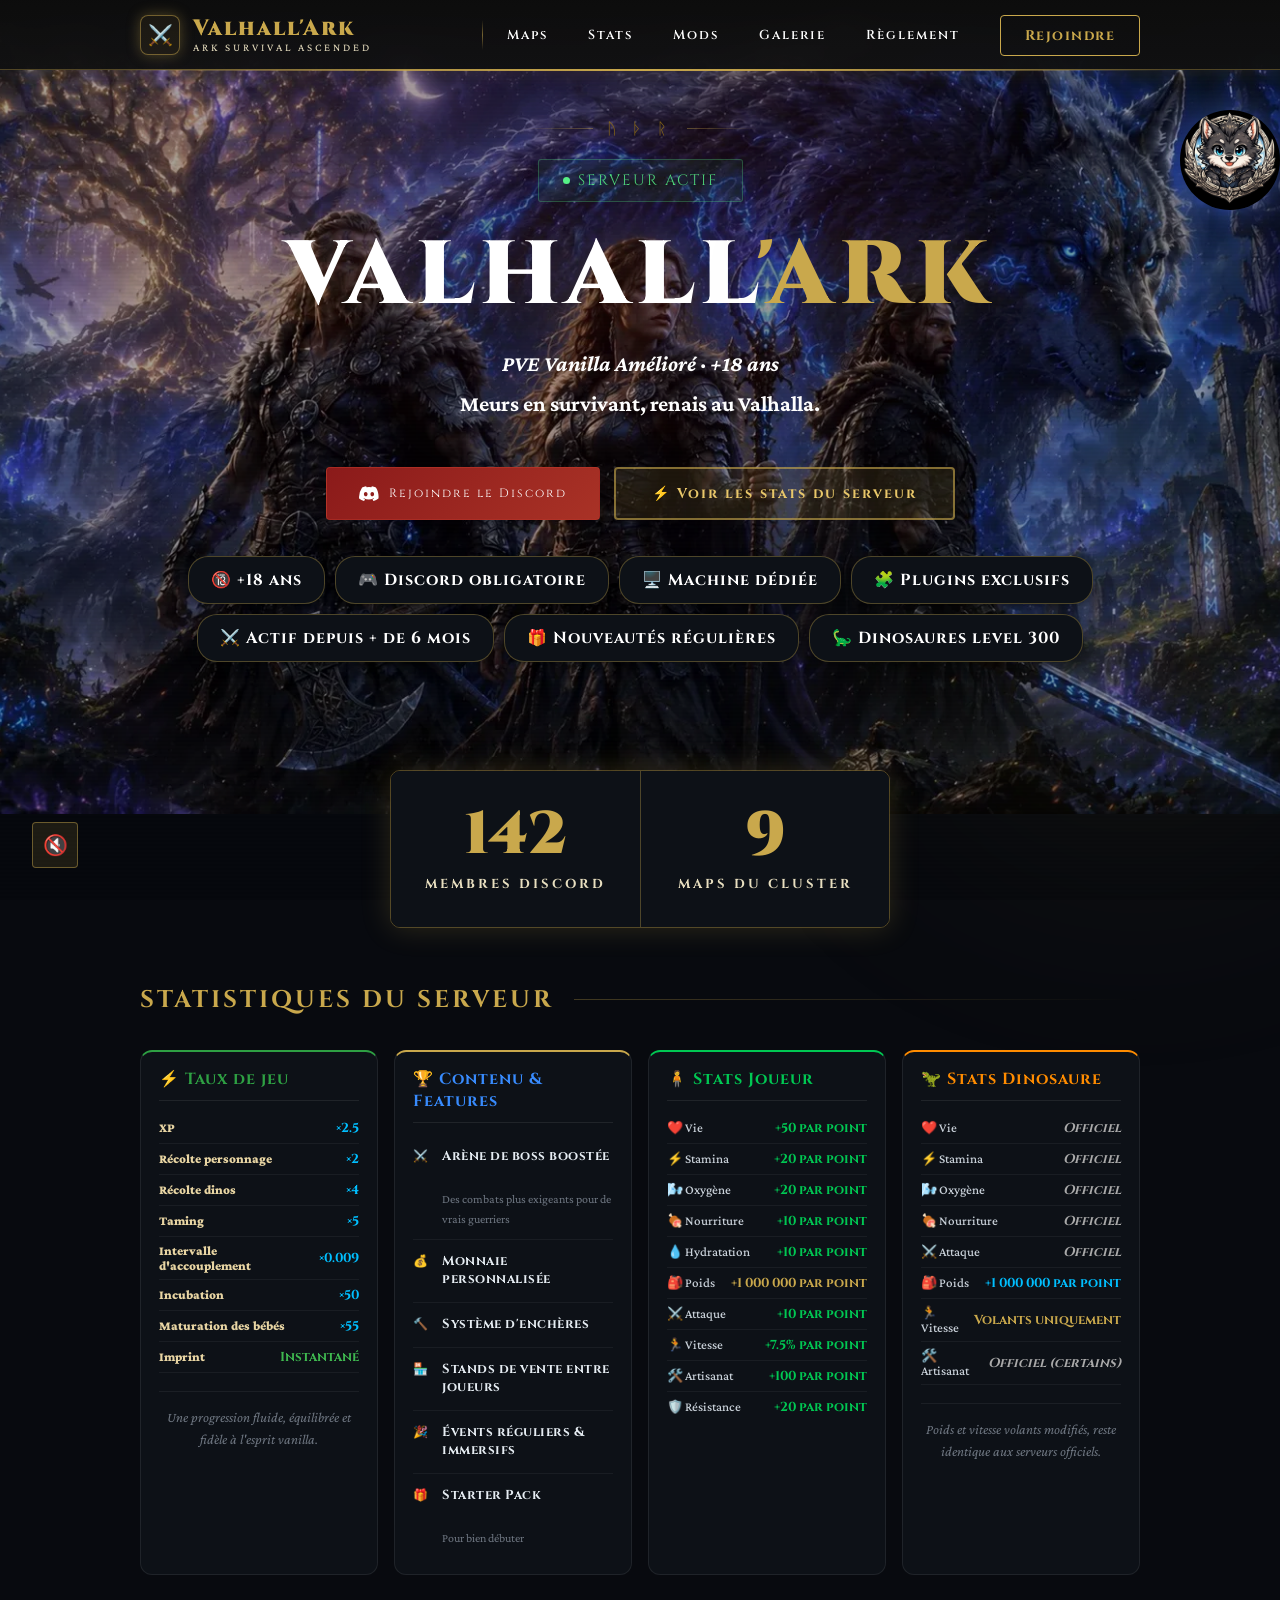
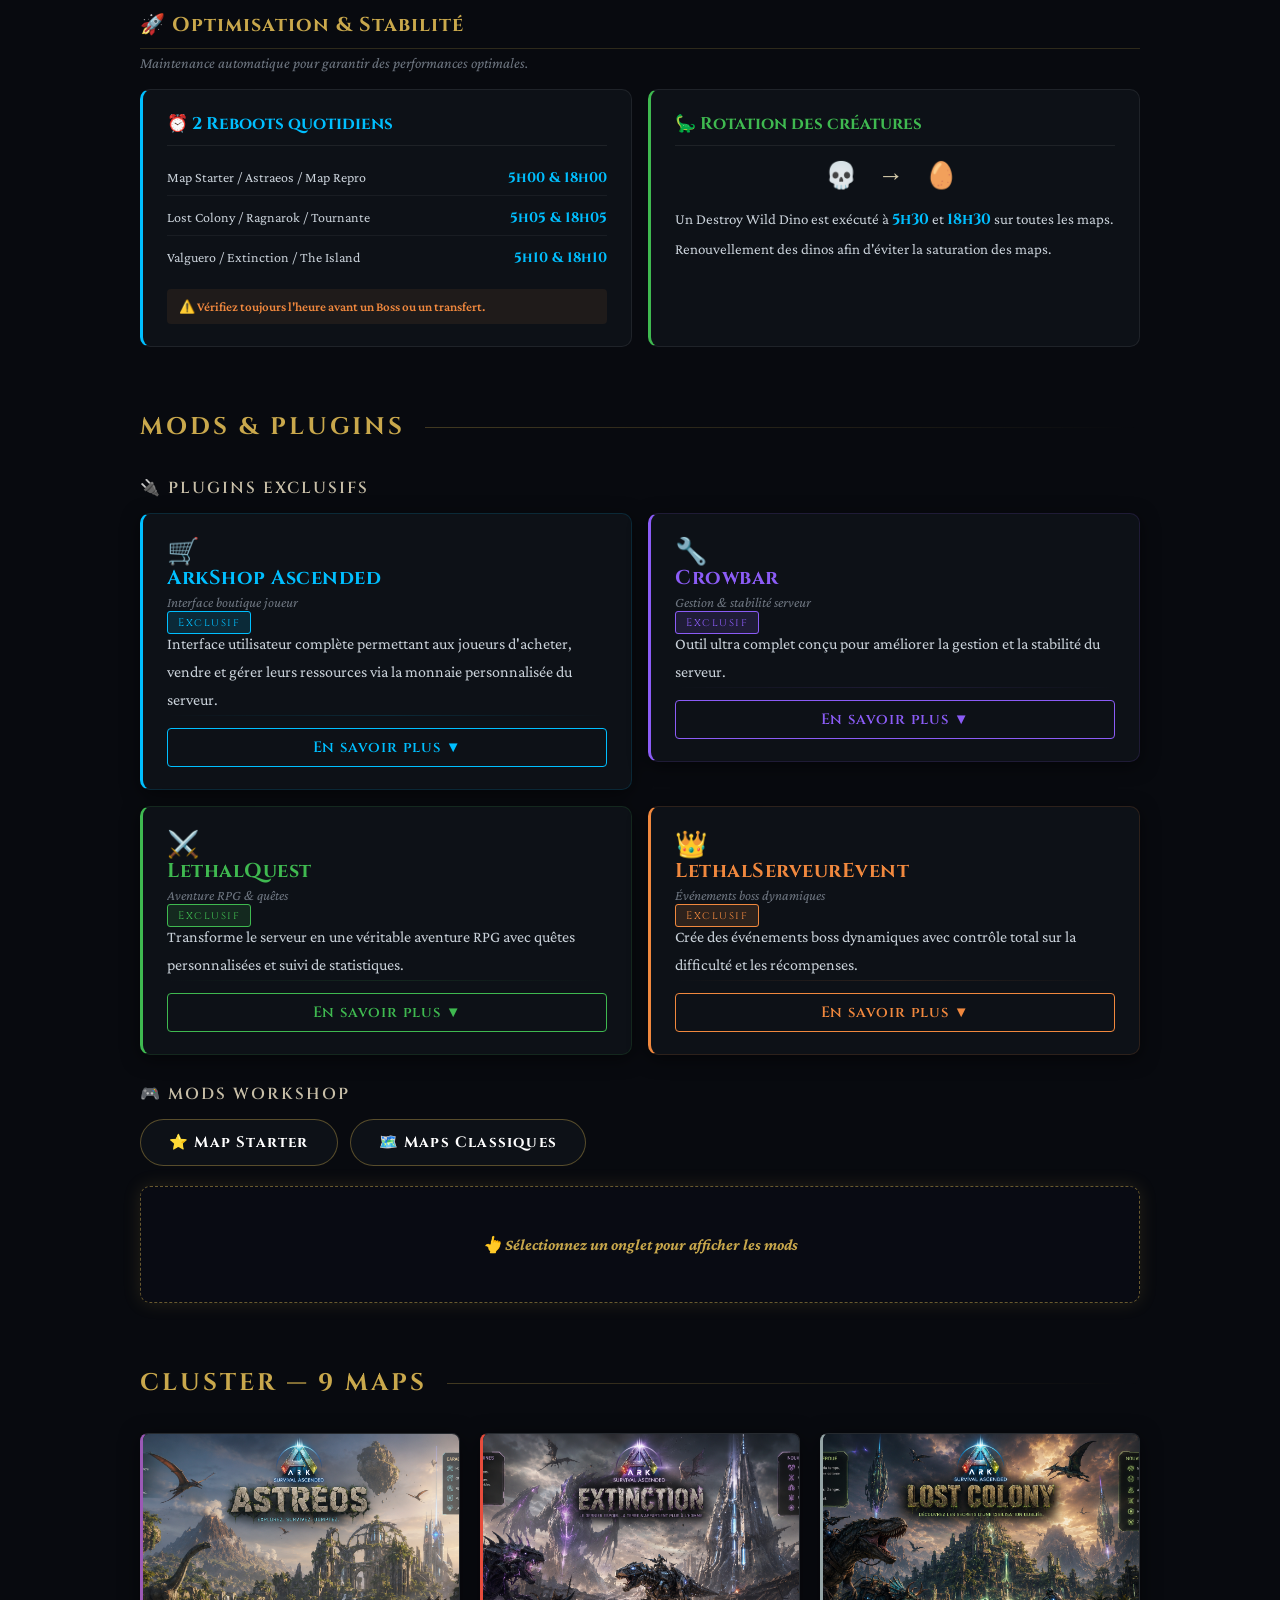
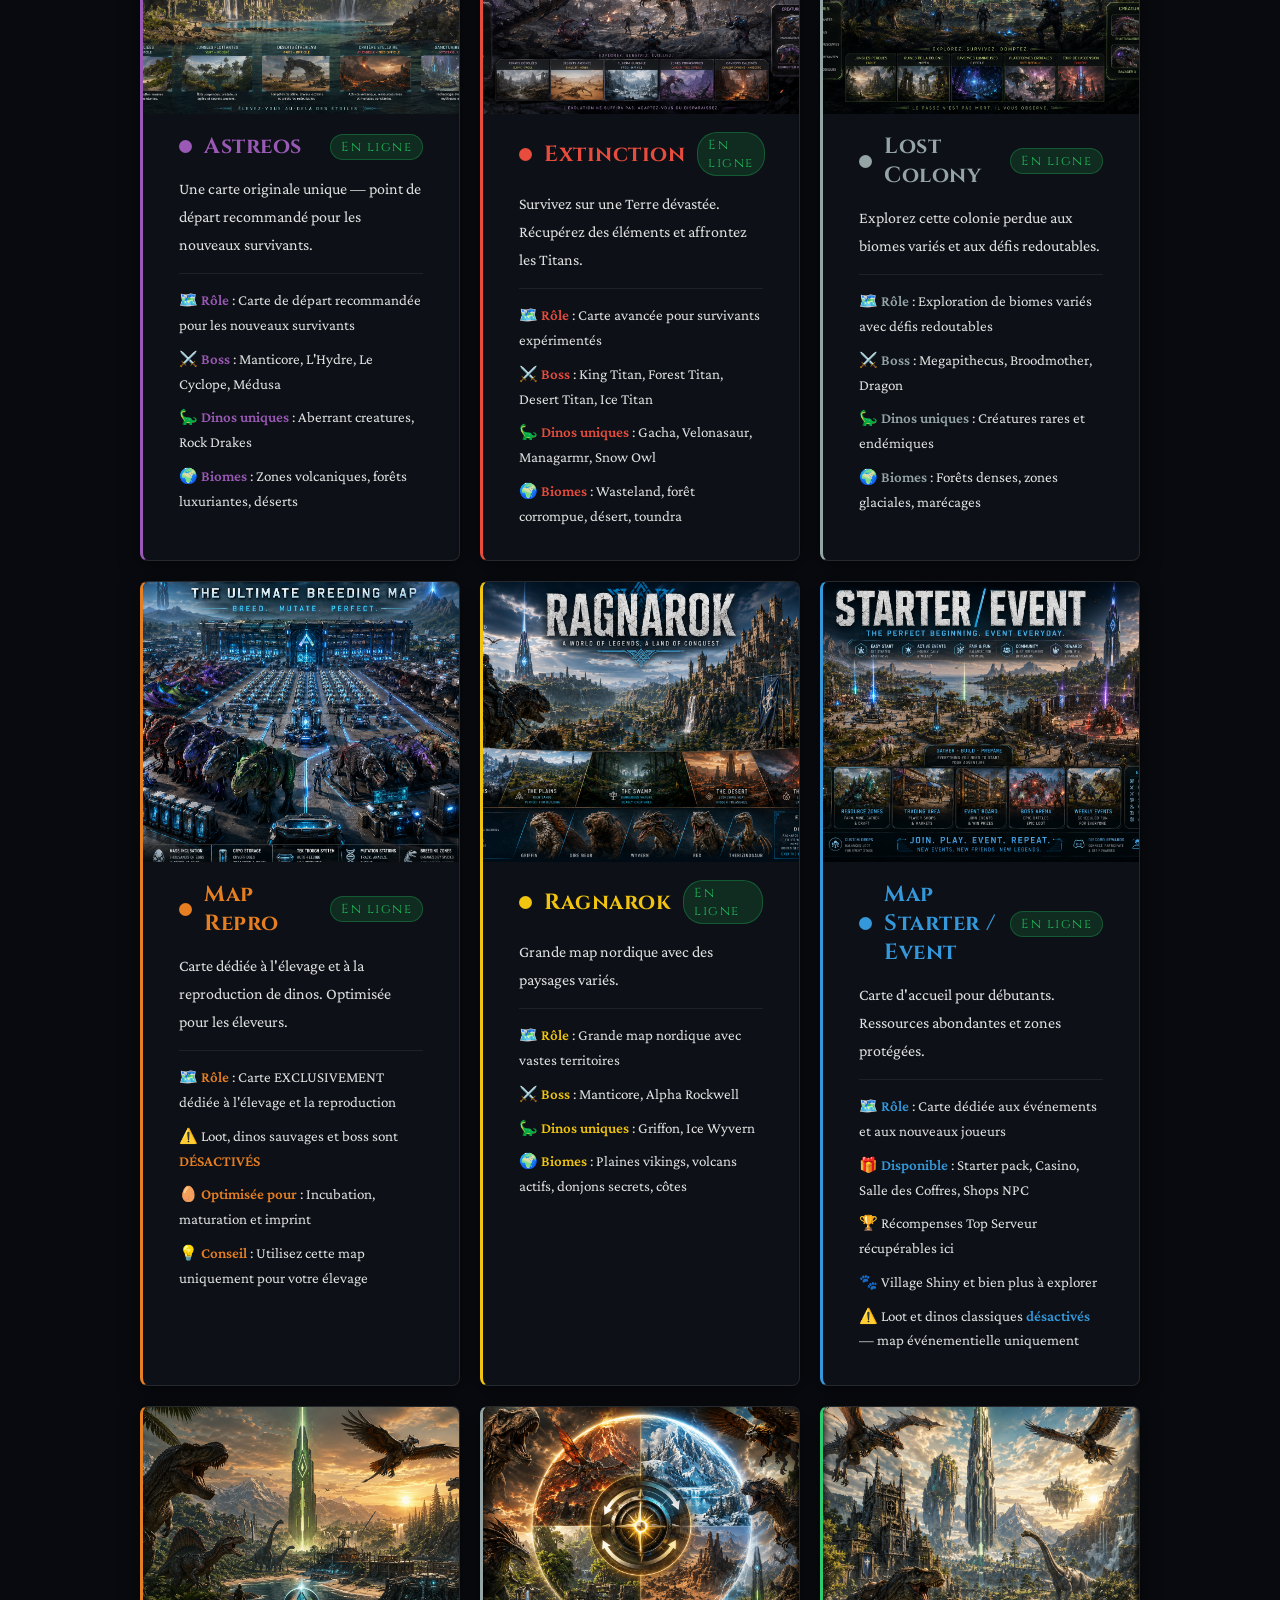
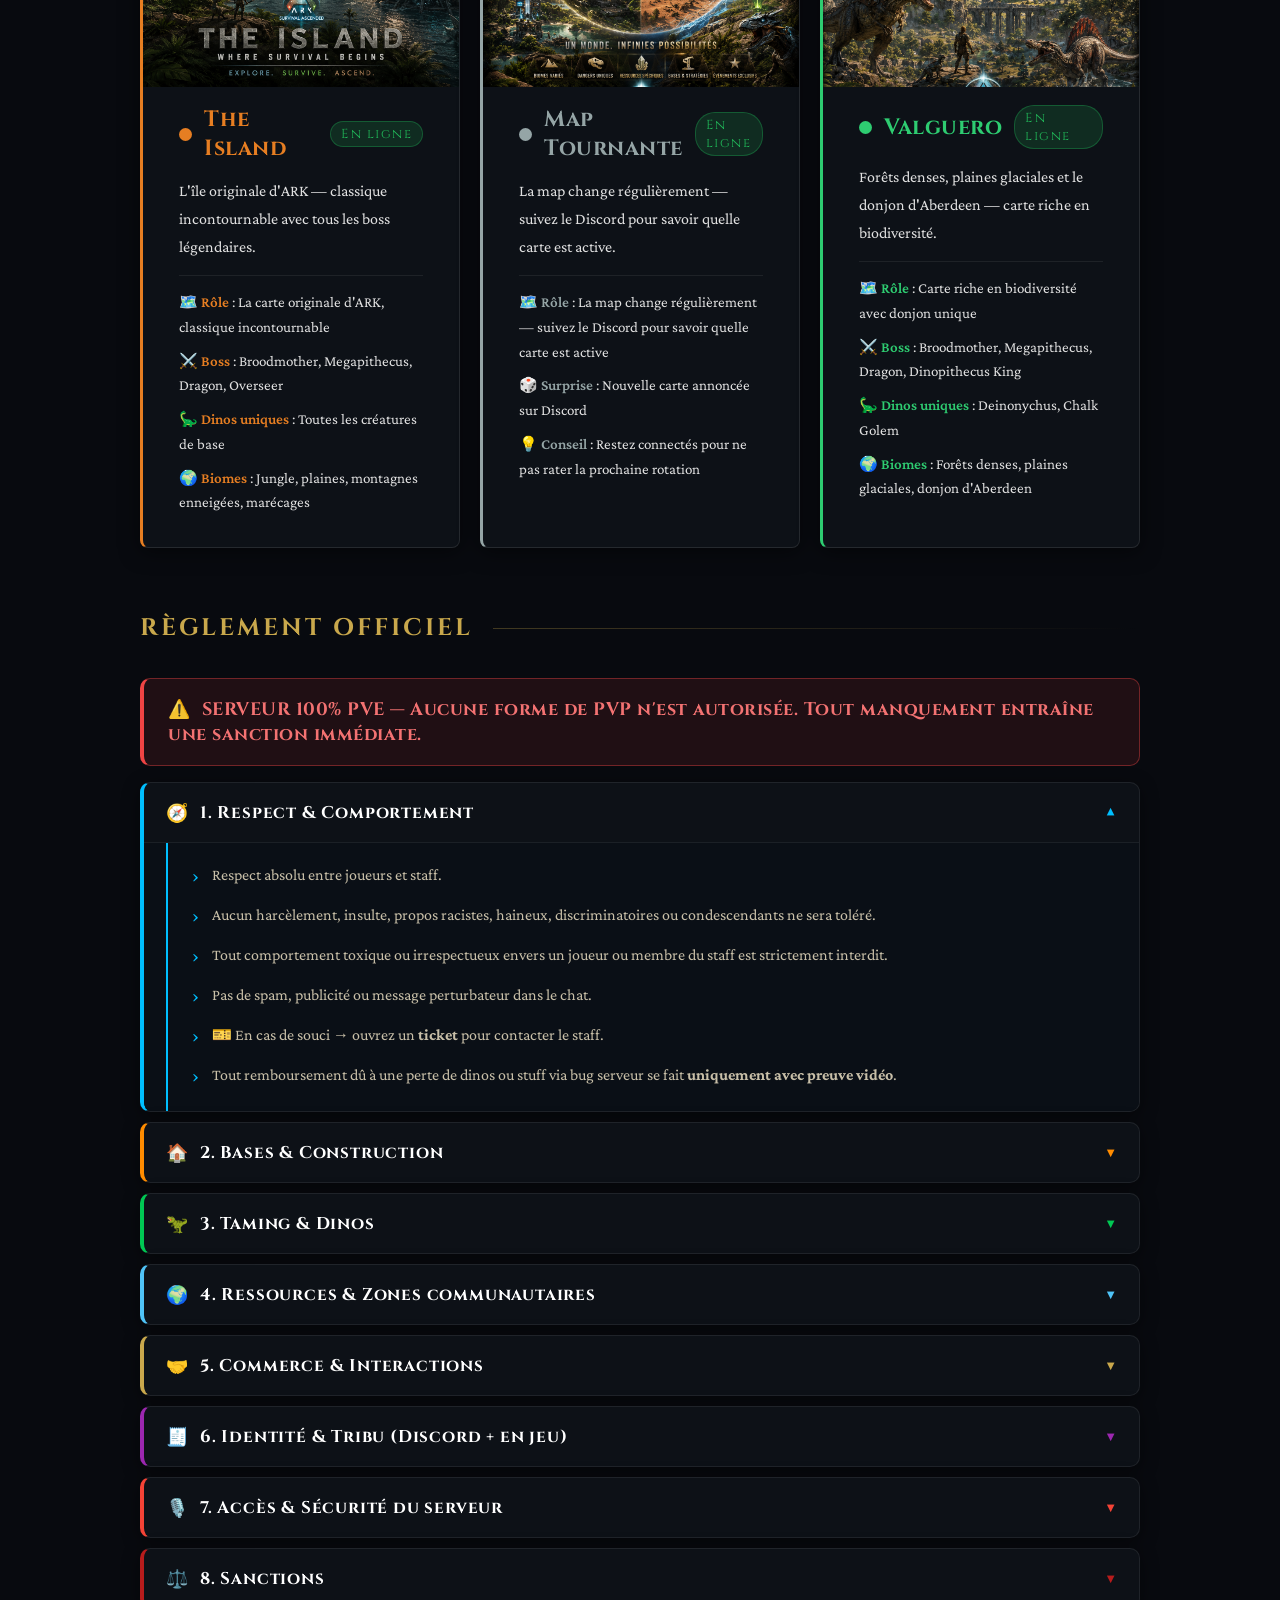
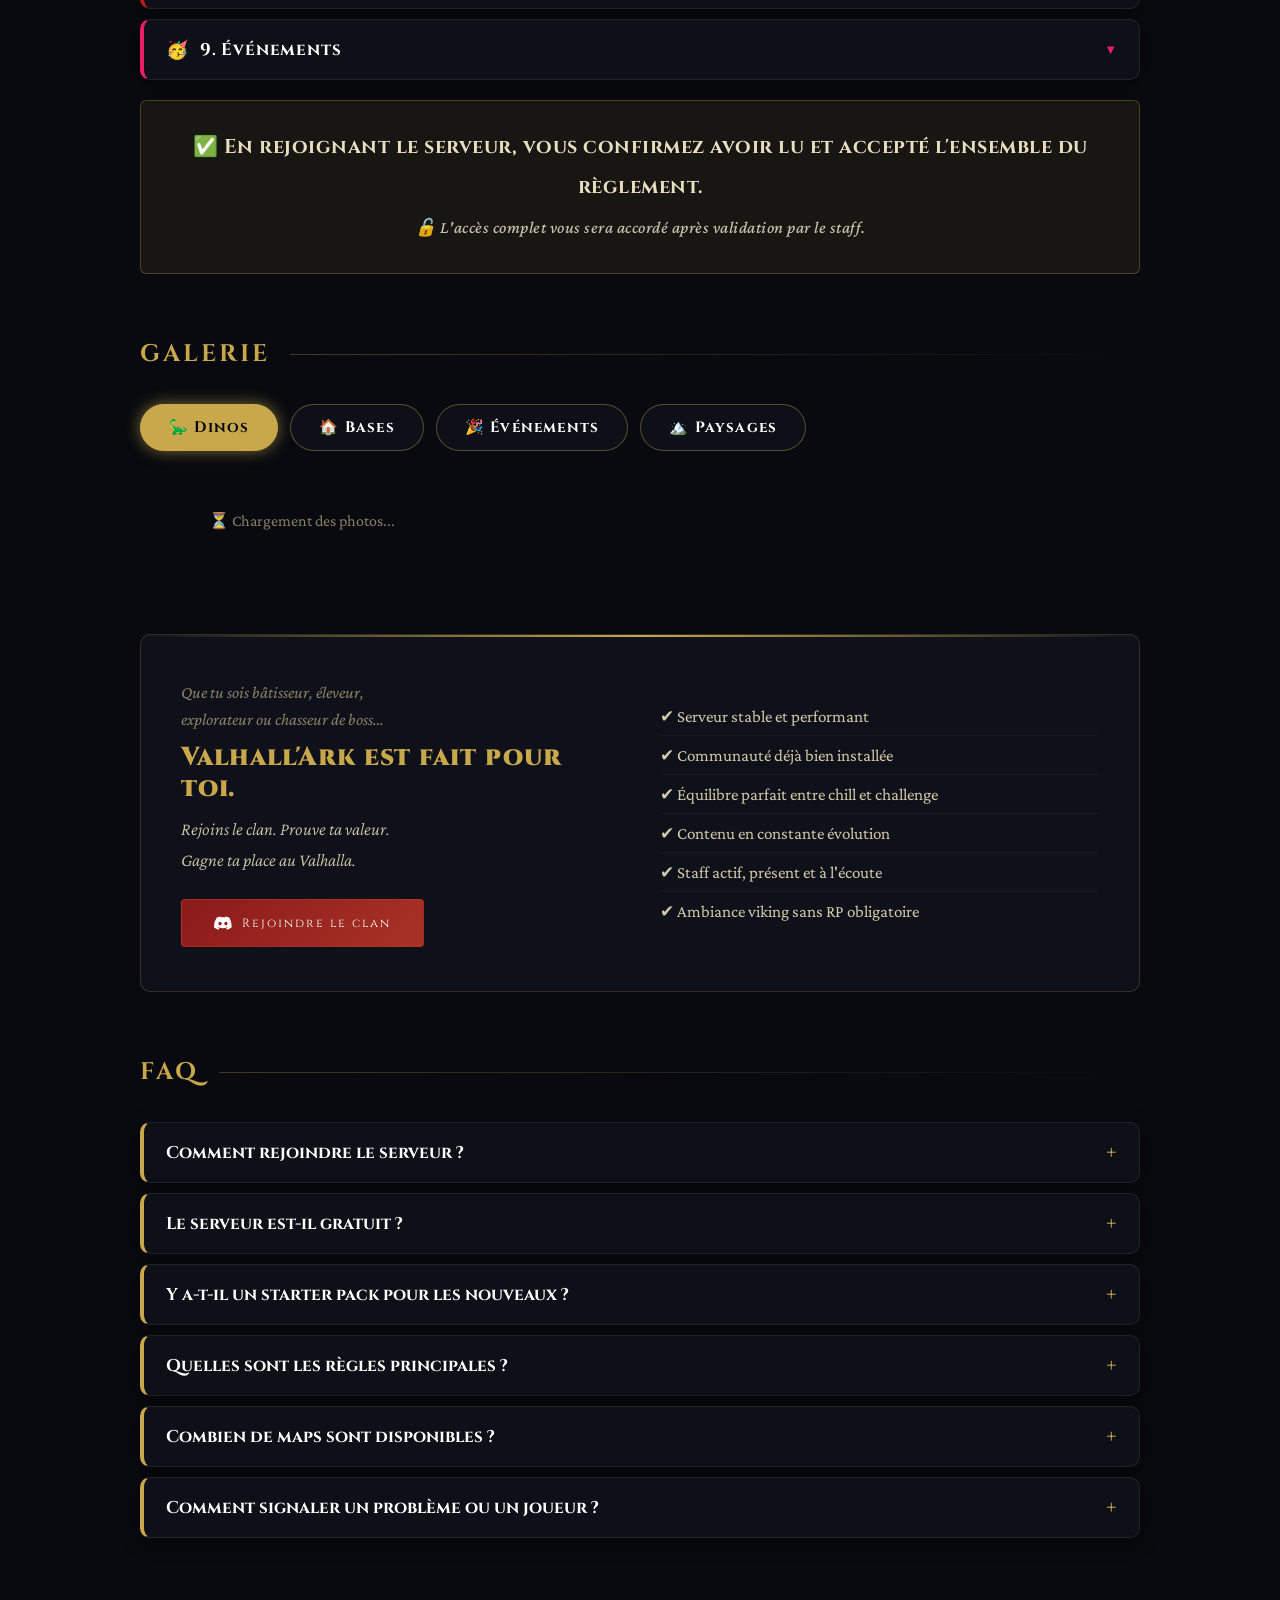
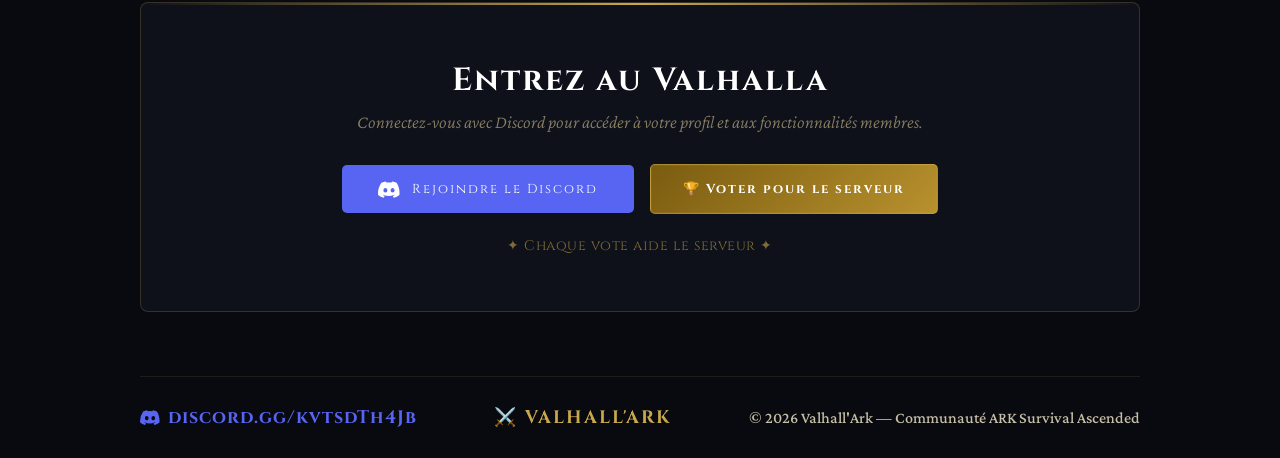
==== commit ed844852: "Maps : boss Ragnarok et Astreos corrigés" ====
--- a/index.html
+++ b/index.html
@@ -419,7 +419,7 @@
         <p class="map-desc">Une carte originale unique — point de départ recommandé pour les nouveaux survivants.</p>
         <div class="map-detail-fixed">
           <div class="map-detail-item">🗺️ <strong>Rôle</strong> : Carte de départ recommandée pour les nouveaux survivants</div>
-          <div class="map-detail-item">⚔️ <strong>Boss</strong> : Alpha Rockwell, Manticore, Dragon</div>
+          <div class="map-detail-item">⚔️ <strong>Boss</strong> : Manticore, L'Hydre, Le Cyclope, Médusa</div>
           <div class="map-detail-item">🦕 <strong>Dinos uniques</strong> : Aberrant creatures, Rock Drakes</div>
           <div class="map-detail-item">🌍 <strong>Biomes</strong> : Zones volcaniques, forêts luxuriantes, déserts</div>
         </div>
@@ -495,7 +495,7 @@
         <p class="map-desc">Grande map nordique avec des paysages variés.</p>
         <div class="map-detail-fixed">
           <div class="map-detail-item">🗺️ <strong>Rôle</strong> : Grande map nordique avec vastes territoires</div>
-          <div class="map-detail-item">⚔️ <strong>Boss</strong> : Manticore, Dragon (combiné)</div>
+          <div class="map-detail-item">⚔️ <strong>Boss</strong> : Manticore, Alpha Rockwell</div>
           <div class="map-detail-item">🦕 <strong>Dinos uniques</strong> : Griffon, Ice Wyvern</div>
           <div class="map-detail-item">🌍 <strong>Biomes</strong> : Plaines vikings, volcans actifs, donjons secrets, côtes</div>
         </div>
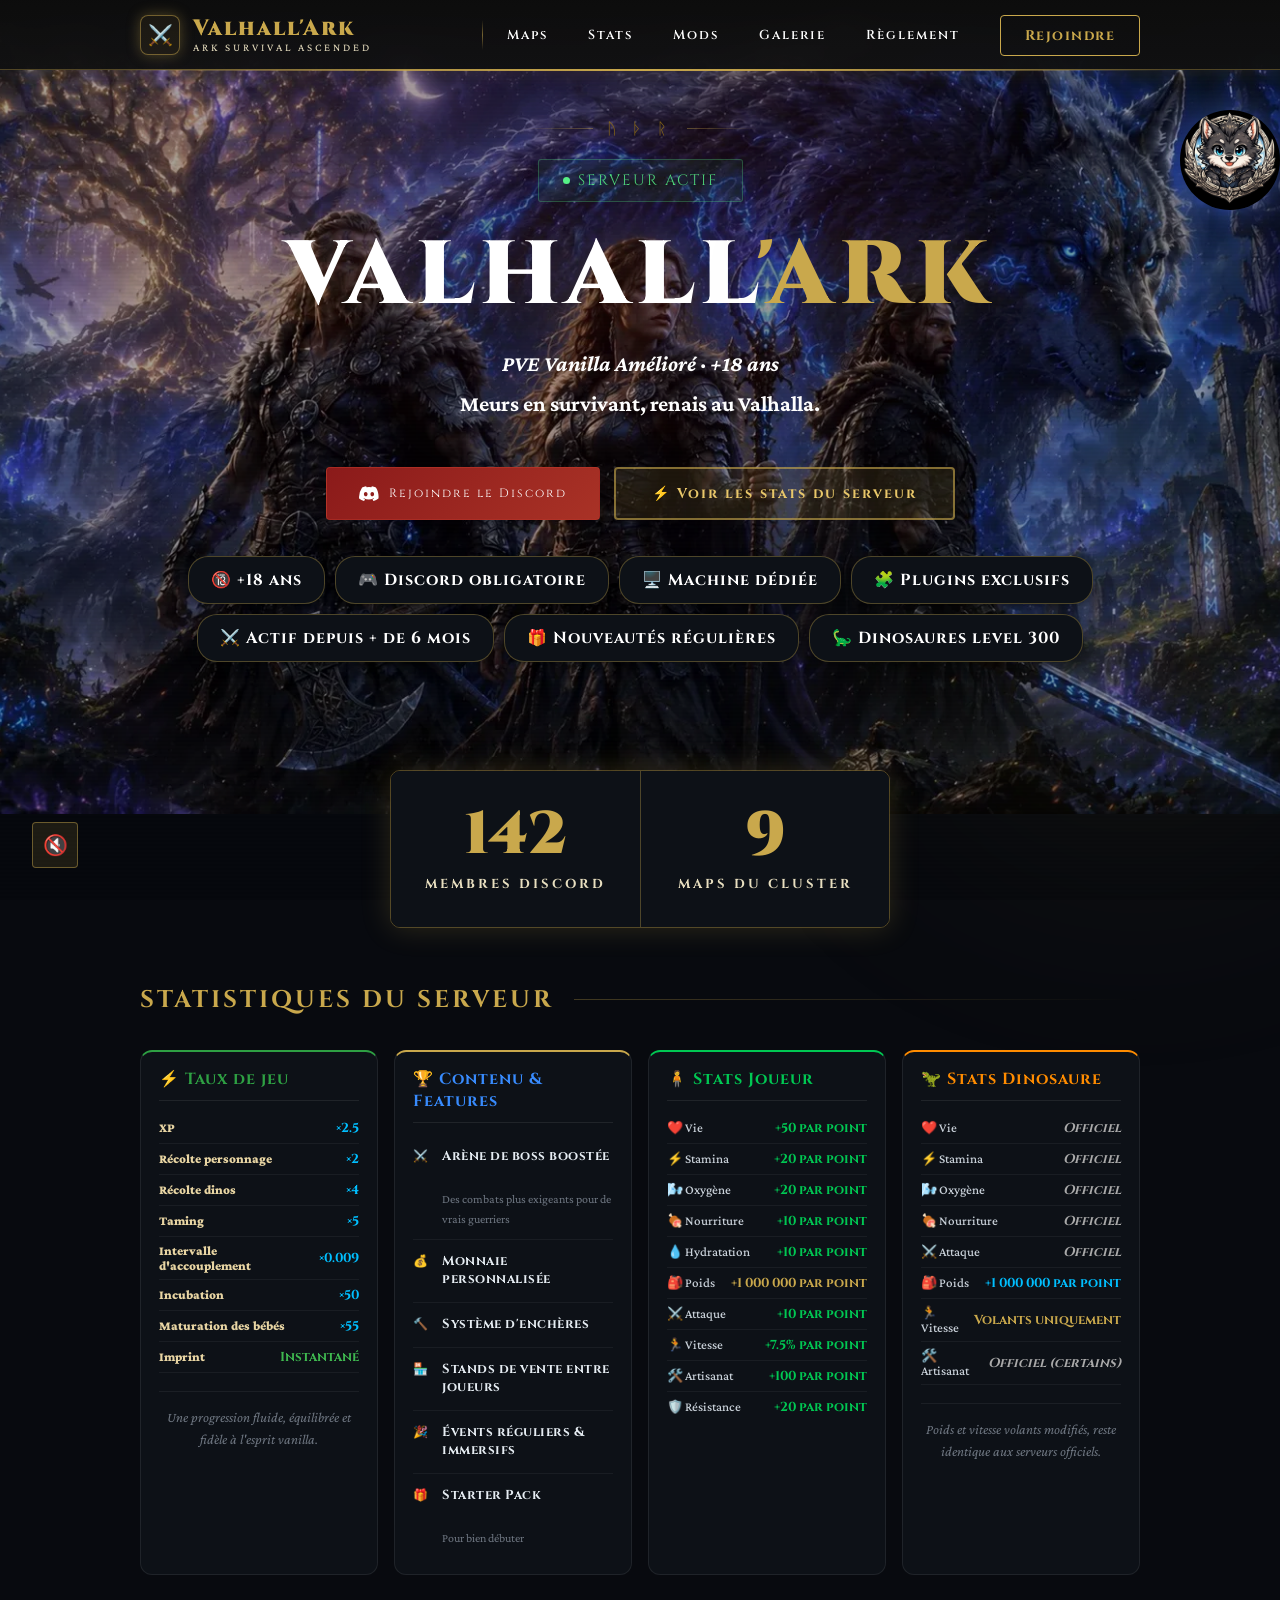
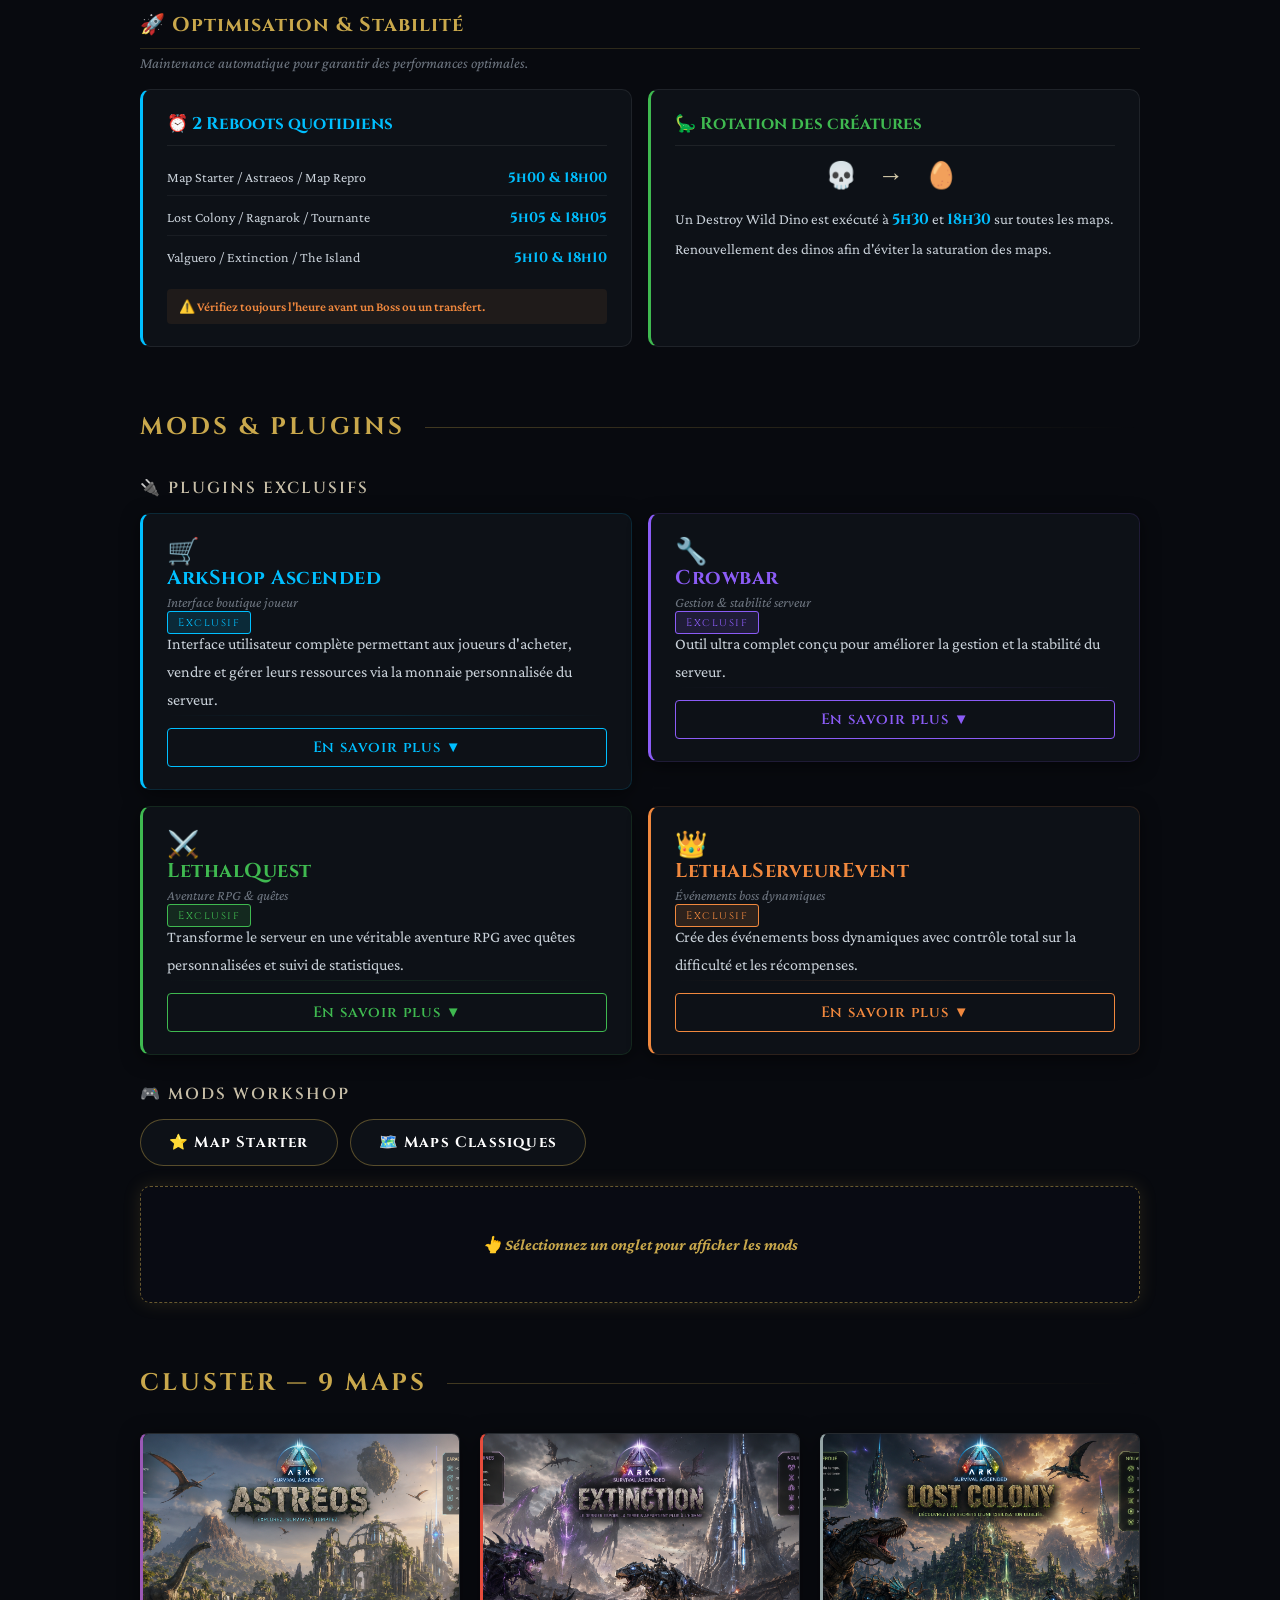
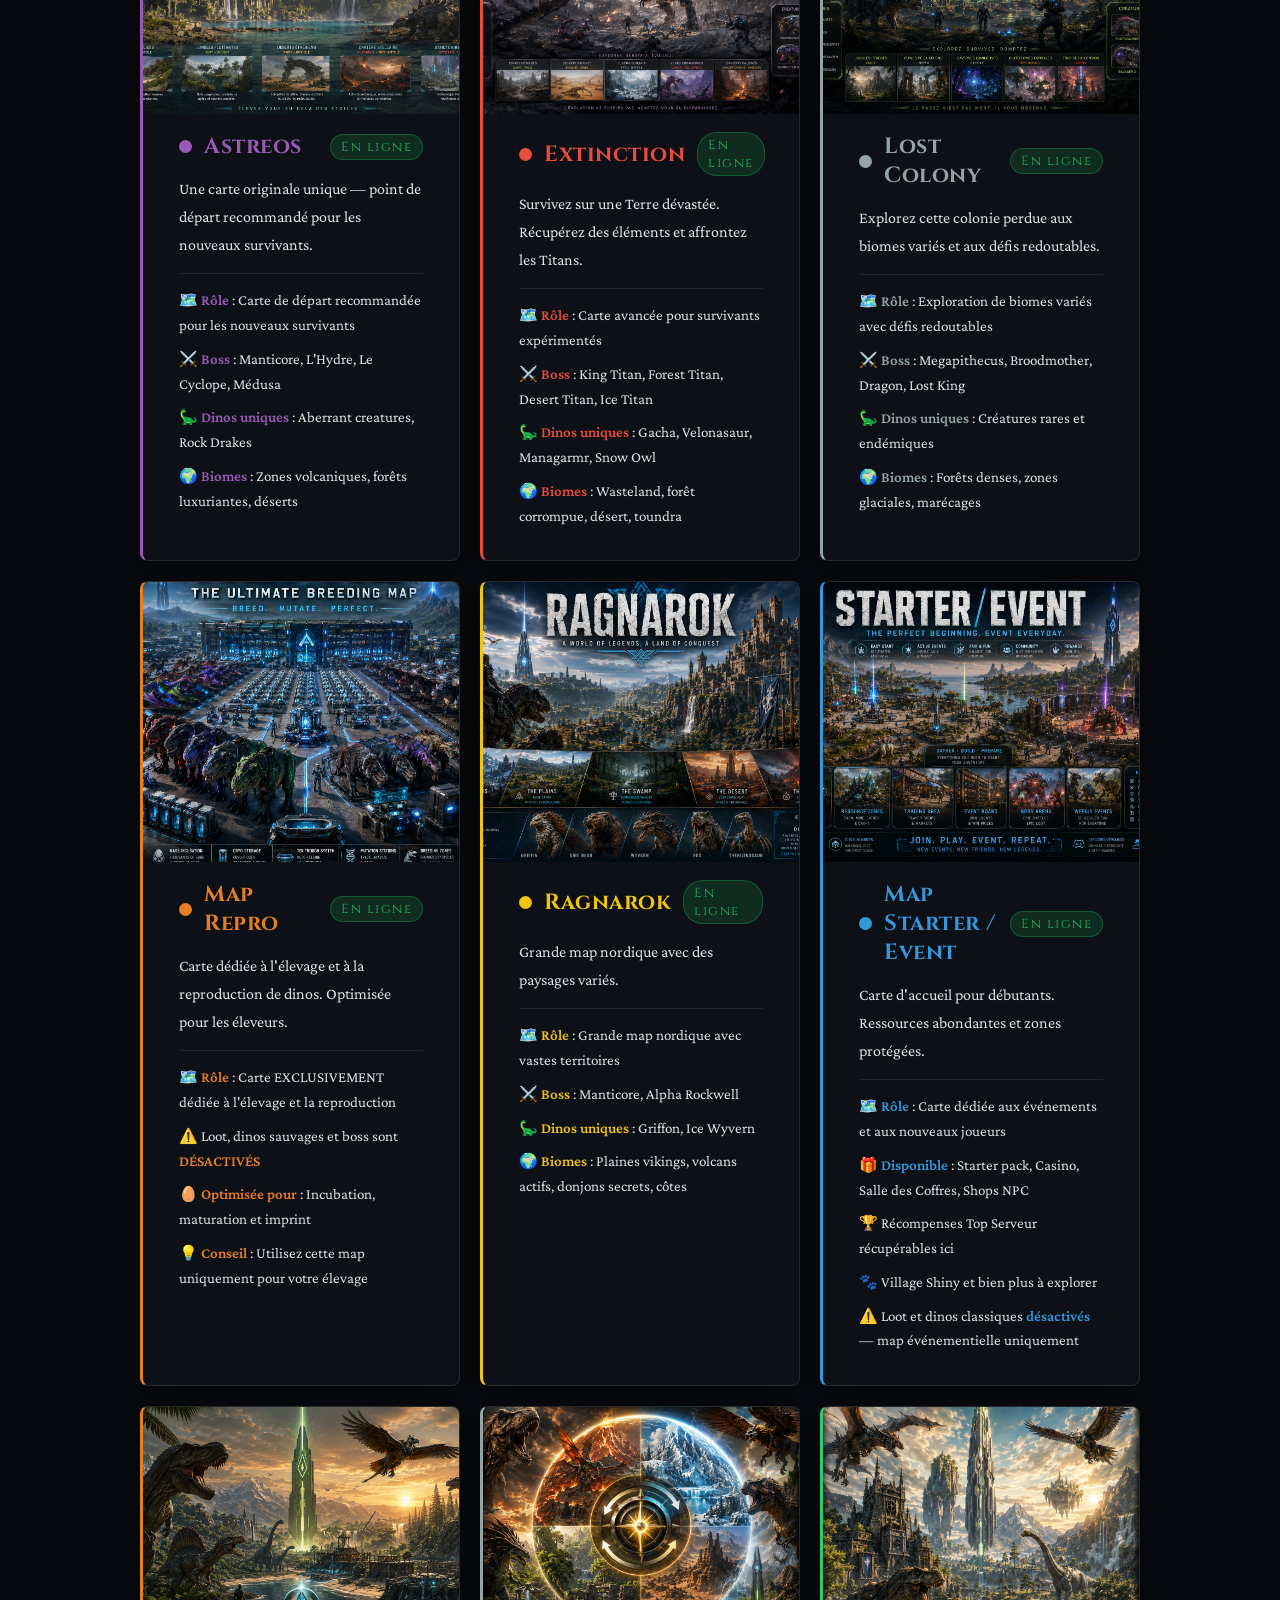
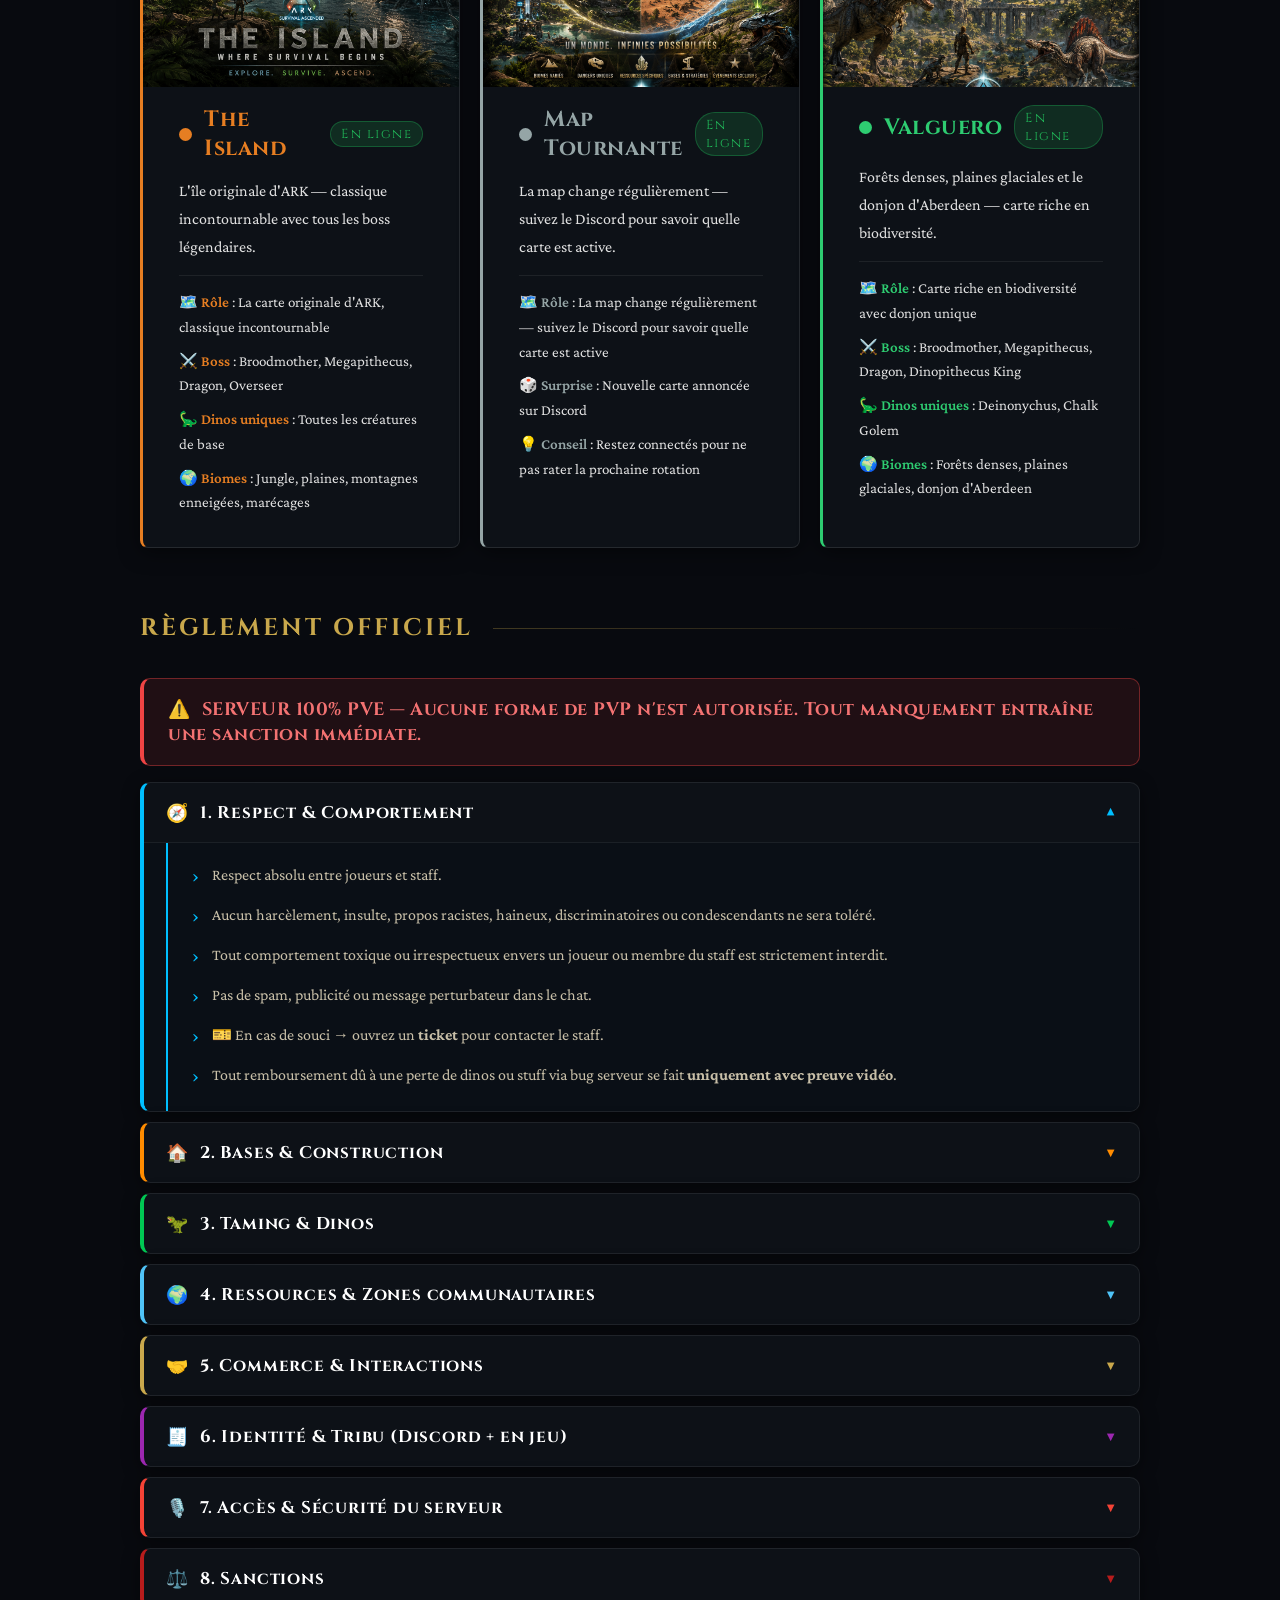
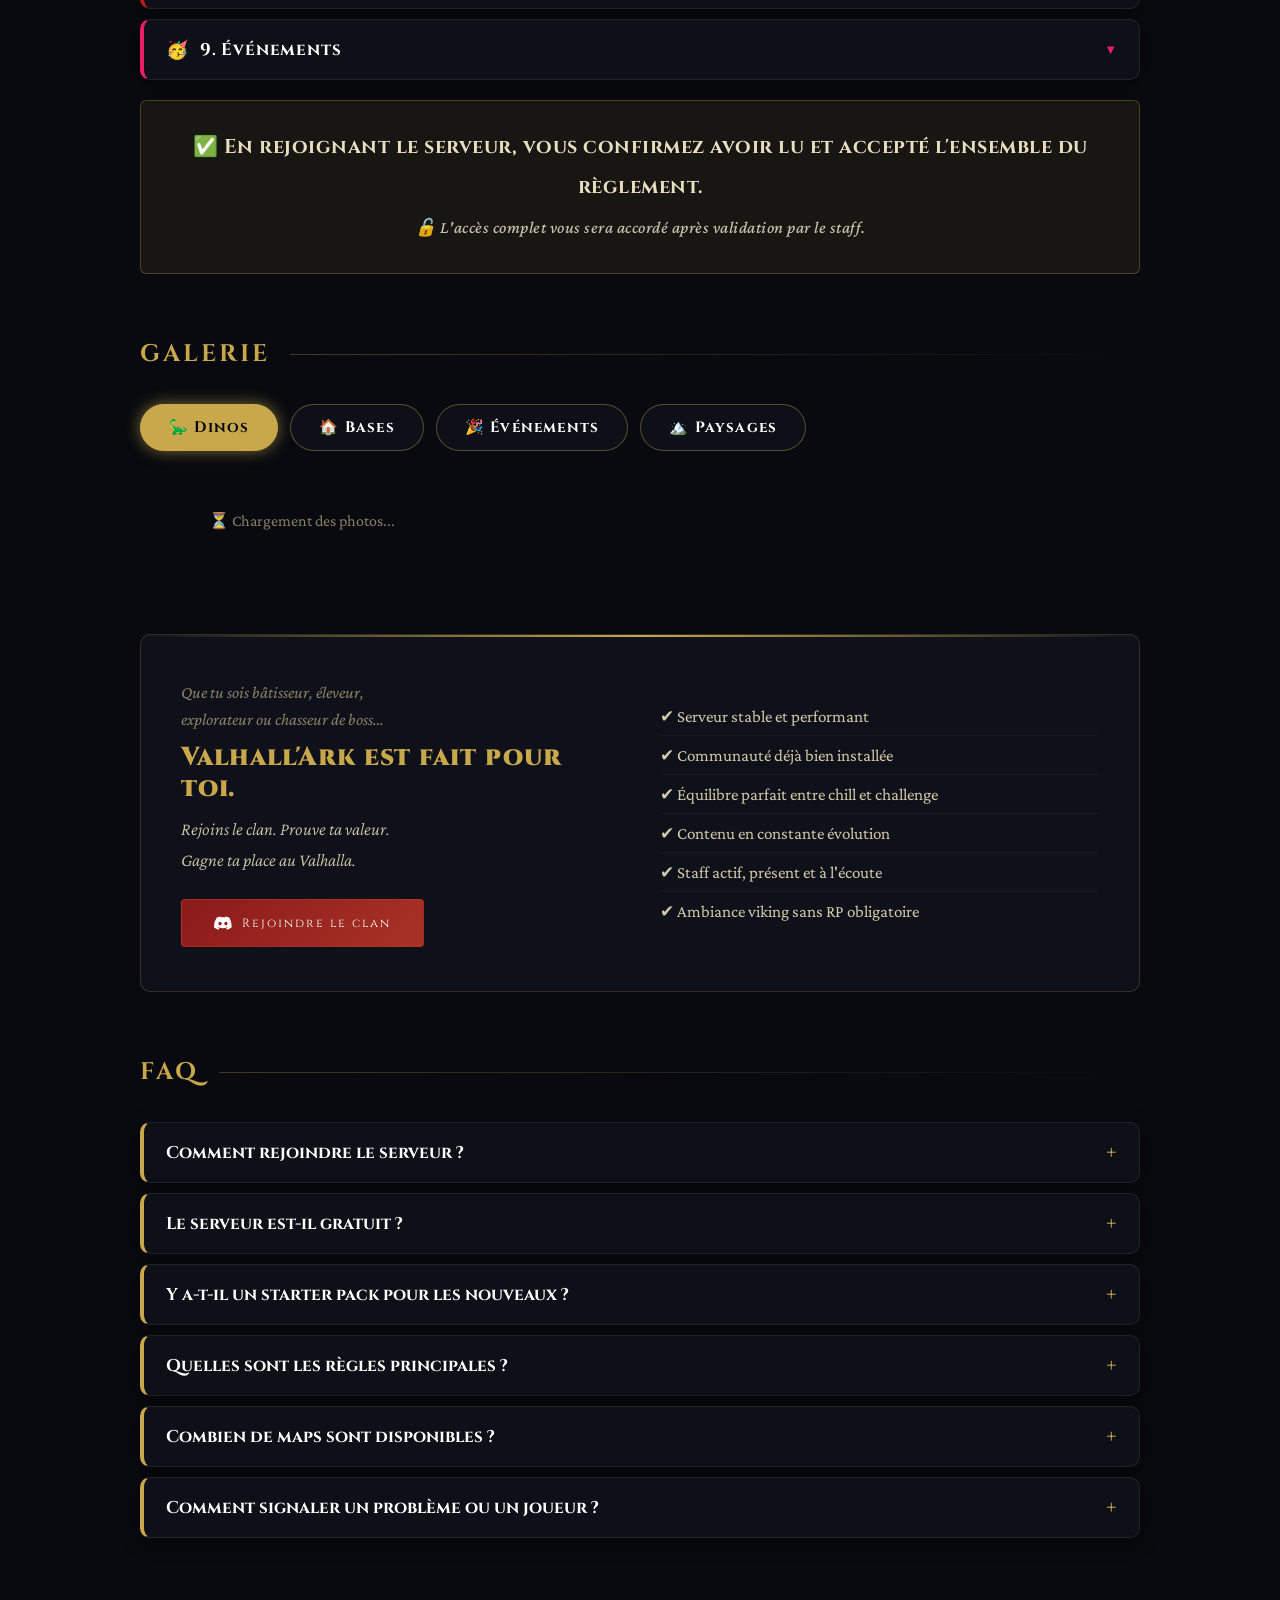
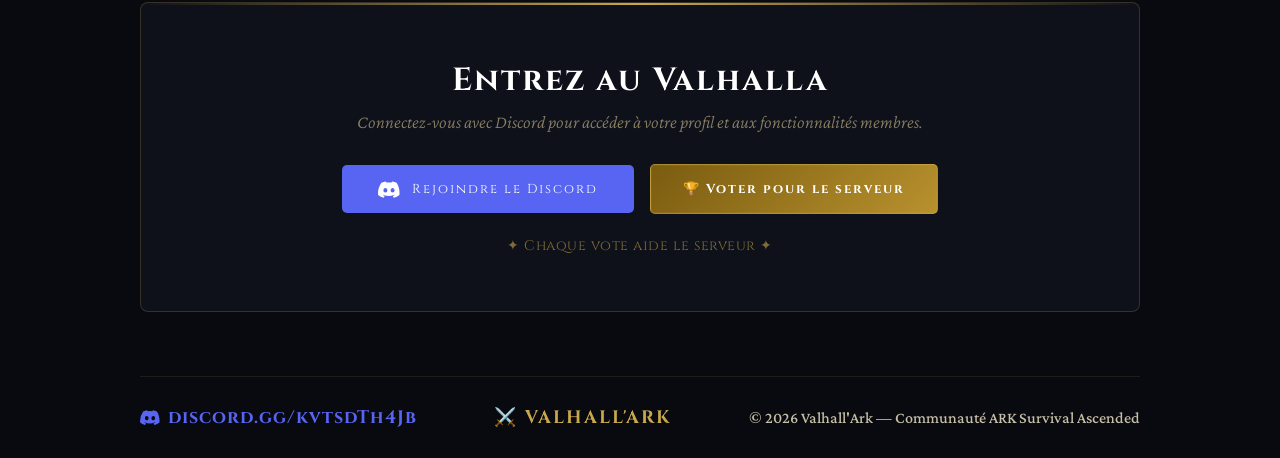
==== commit 0de2a467: "Maps : boss Lost Colony mis à jour (Lost King ajouté)" ====
--- a/index.html
+++ b/index.html
@@ -457,7 +457,7 @@
         <p class="map-desc">Explorez cette colonie perdue aux biomes variés et aux défis redoutables.</p>
         <div class="map-detail-fixed">
           <div class="map-detail-item">🗺️ <strong>Rôle</strong> : Exploration de biomes variés avec défis redoutables</div>
-          <div class="map-detail-item">⚔️ <strong>Boss</strong> : Megapithecus, Broodmother, Dragon</div>
+          <div class="map-detail-item">⚔️ <strong>Boss</strong> : Megapithecus, Broodmother, Dragon, Lost King</div>
           <div class="map-detail-item">🦕 <strong>Dinos uniques</strong> : Créatures rares et endémiques</div>
           <div class="map-detail-item">🌍 <strong>Biomes</strong> : Forêts denses, zones glaciales, marécages</div>
         </div>
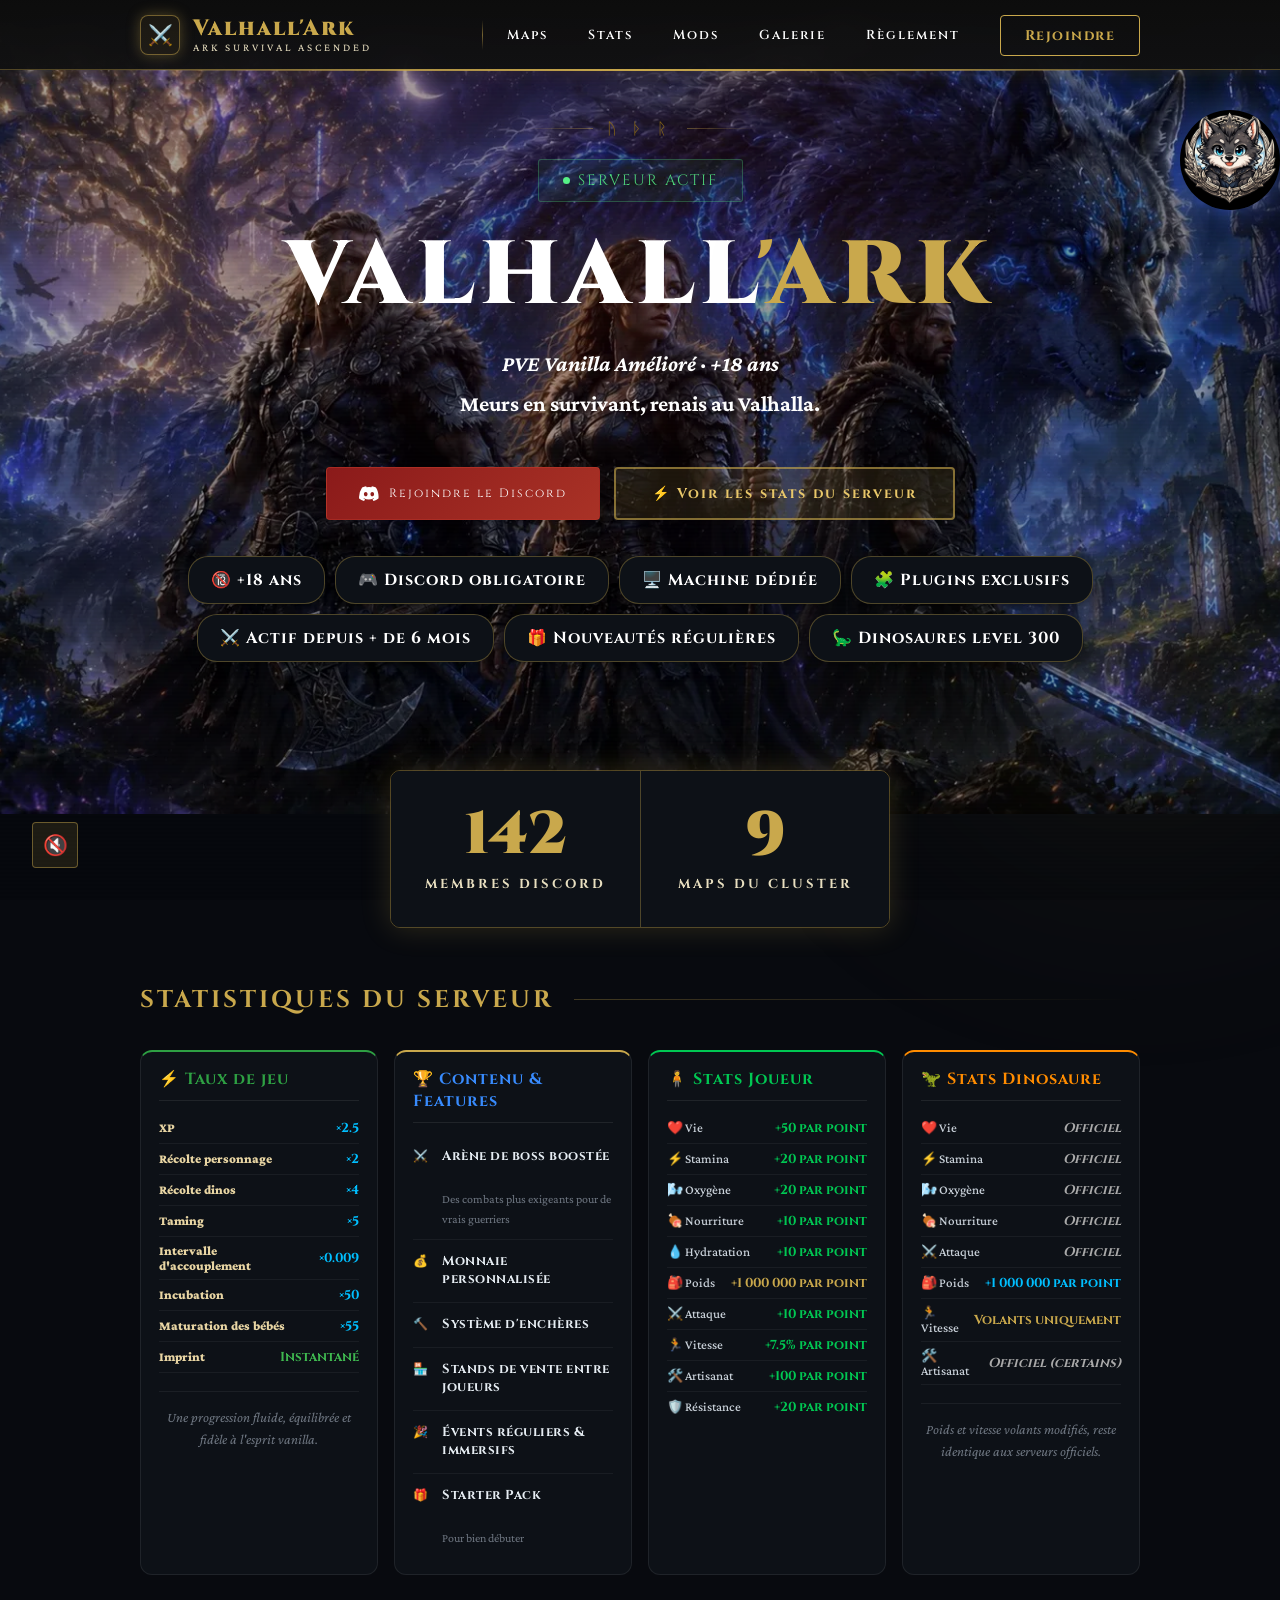
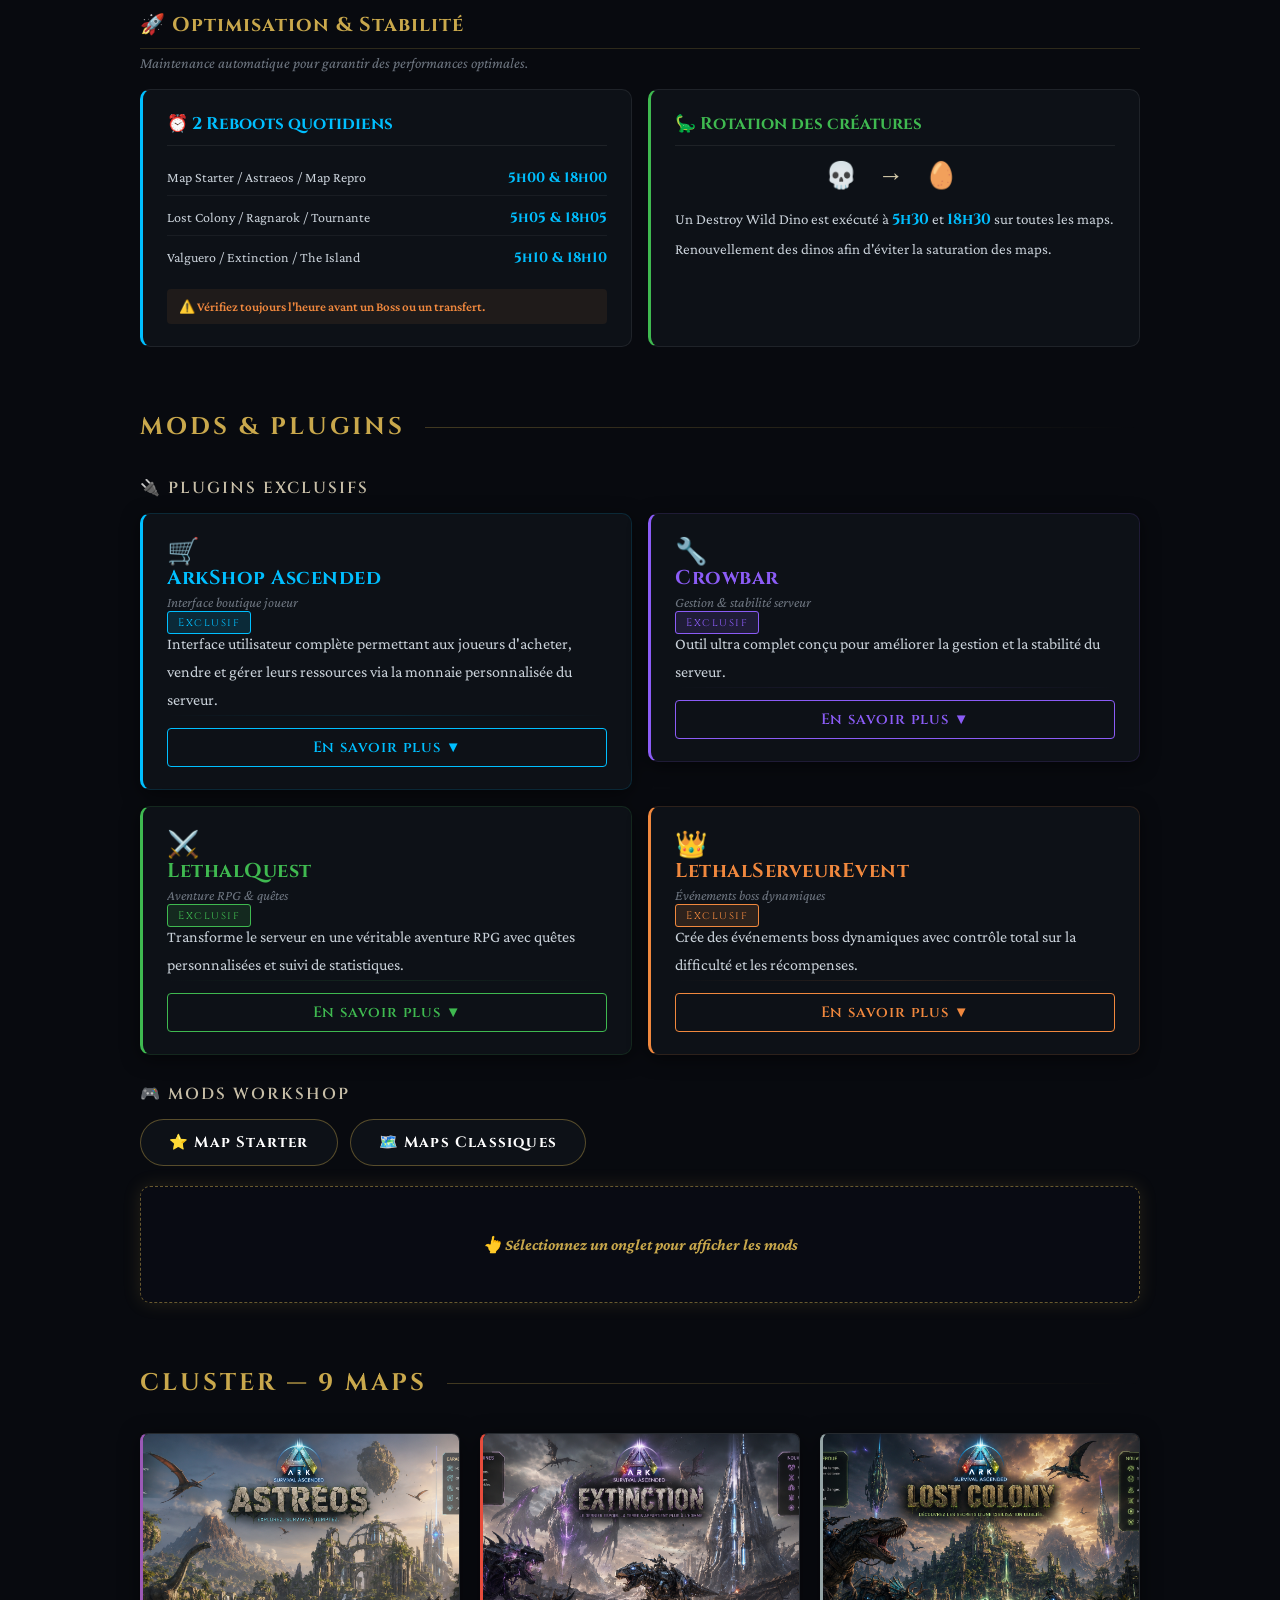
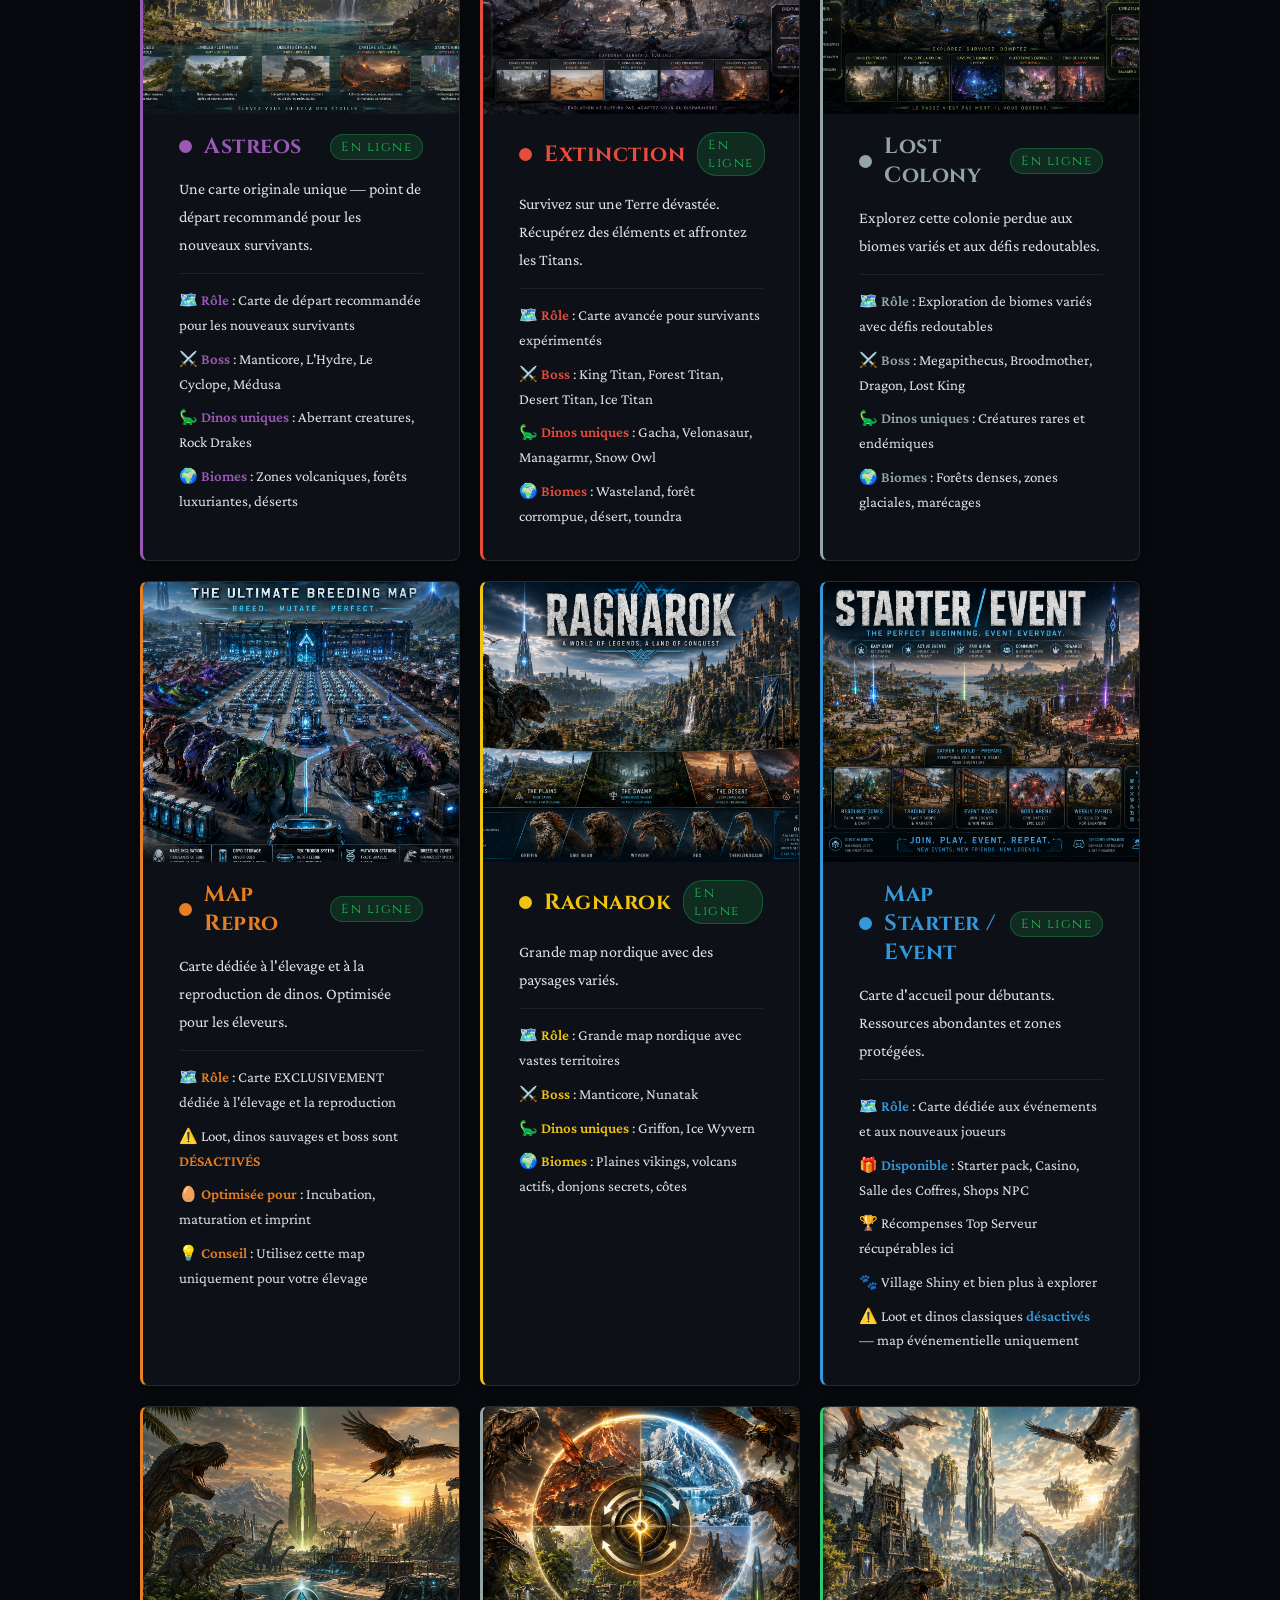
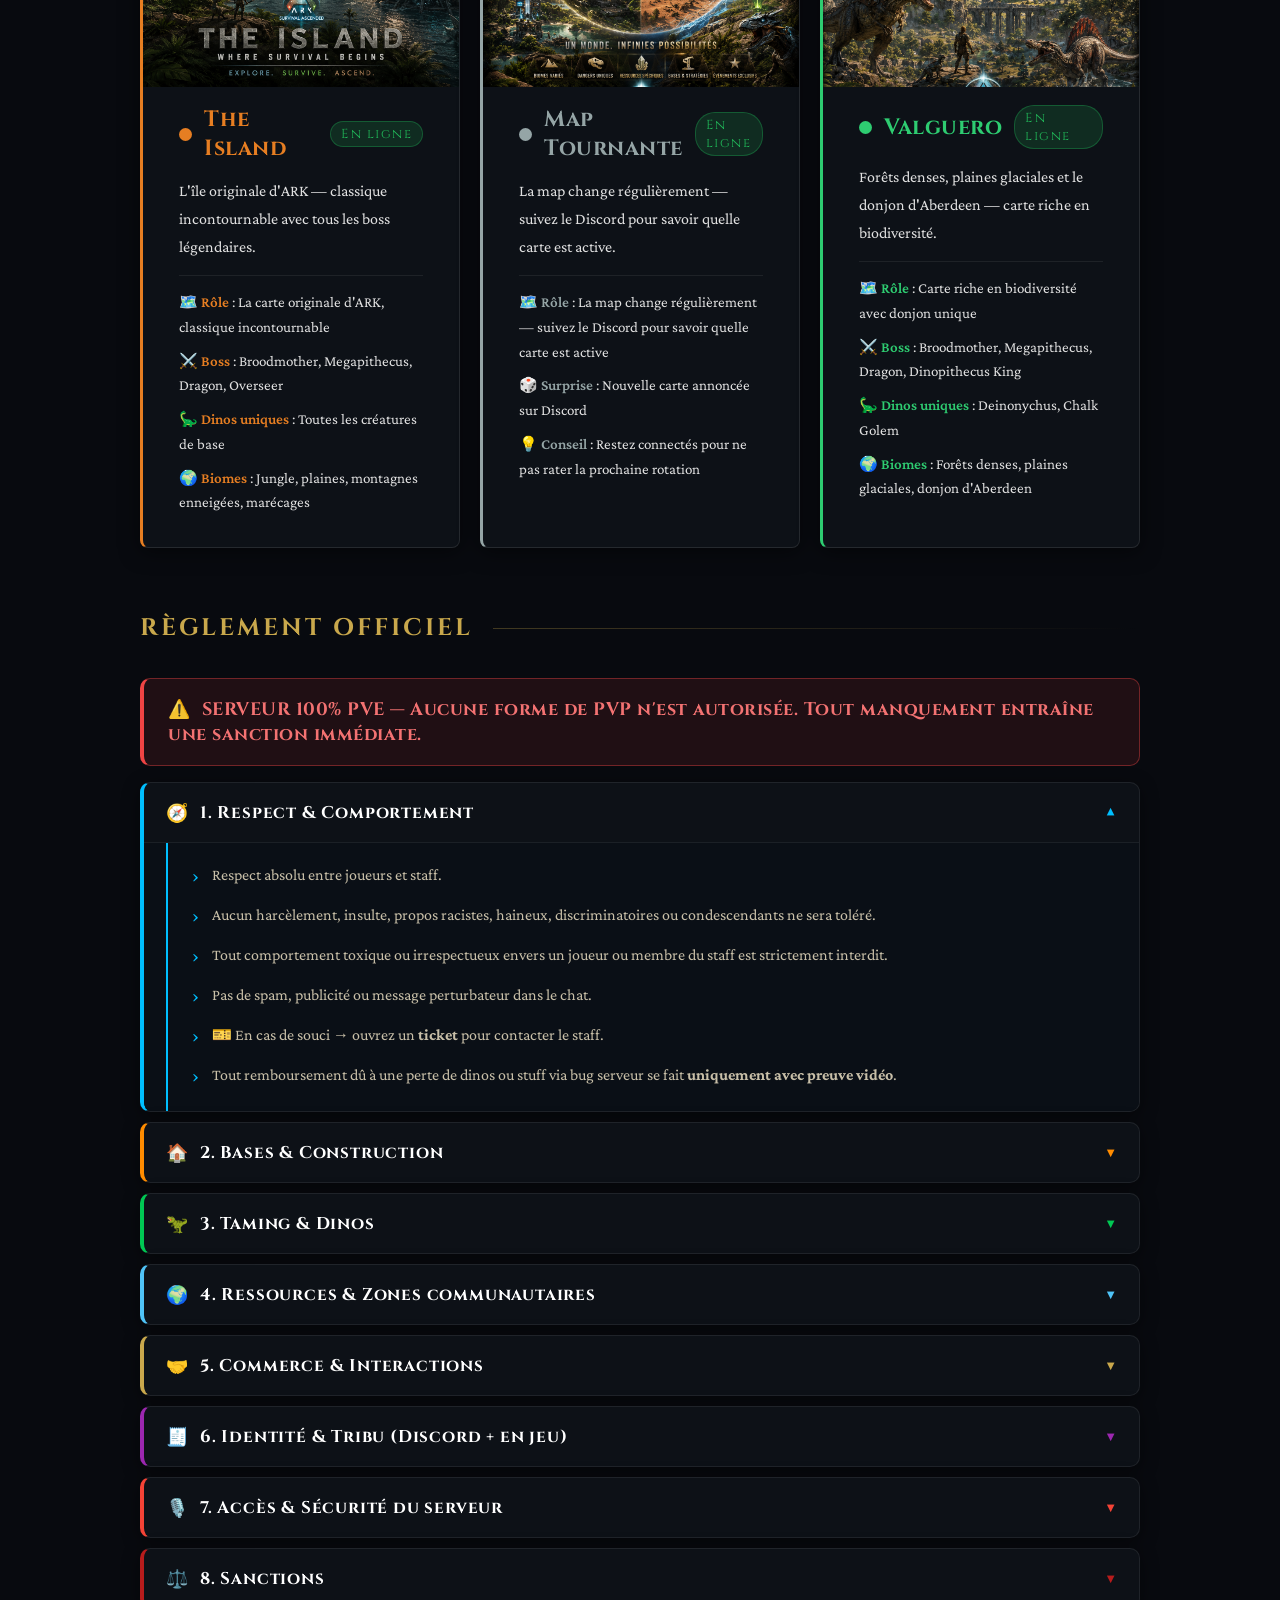
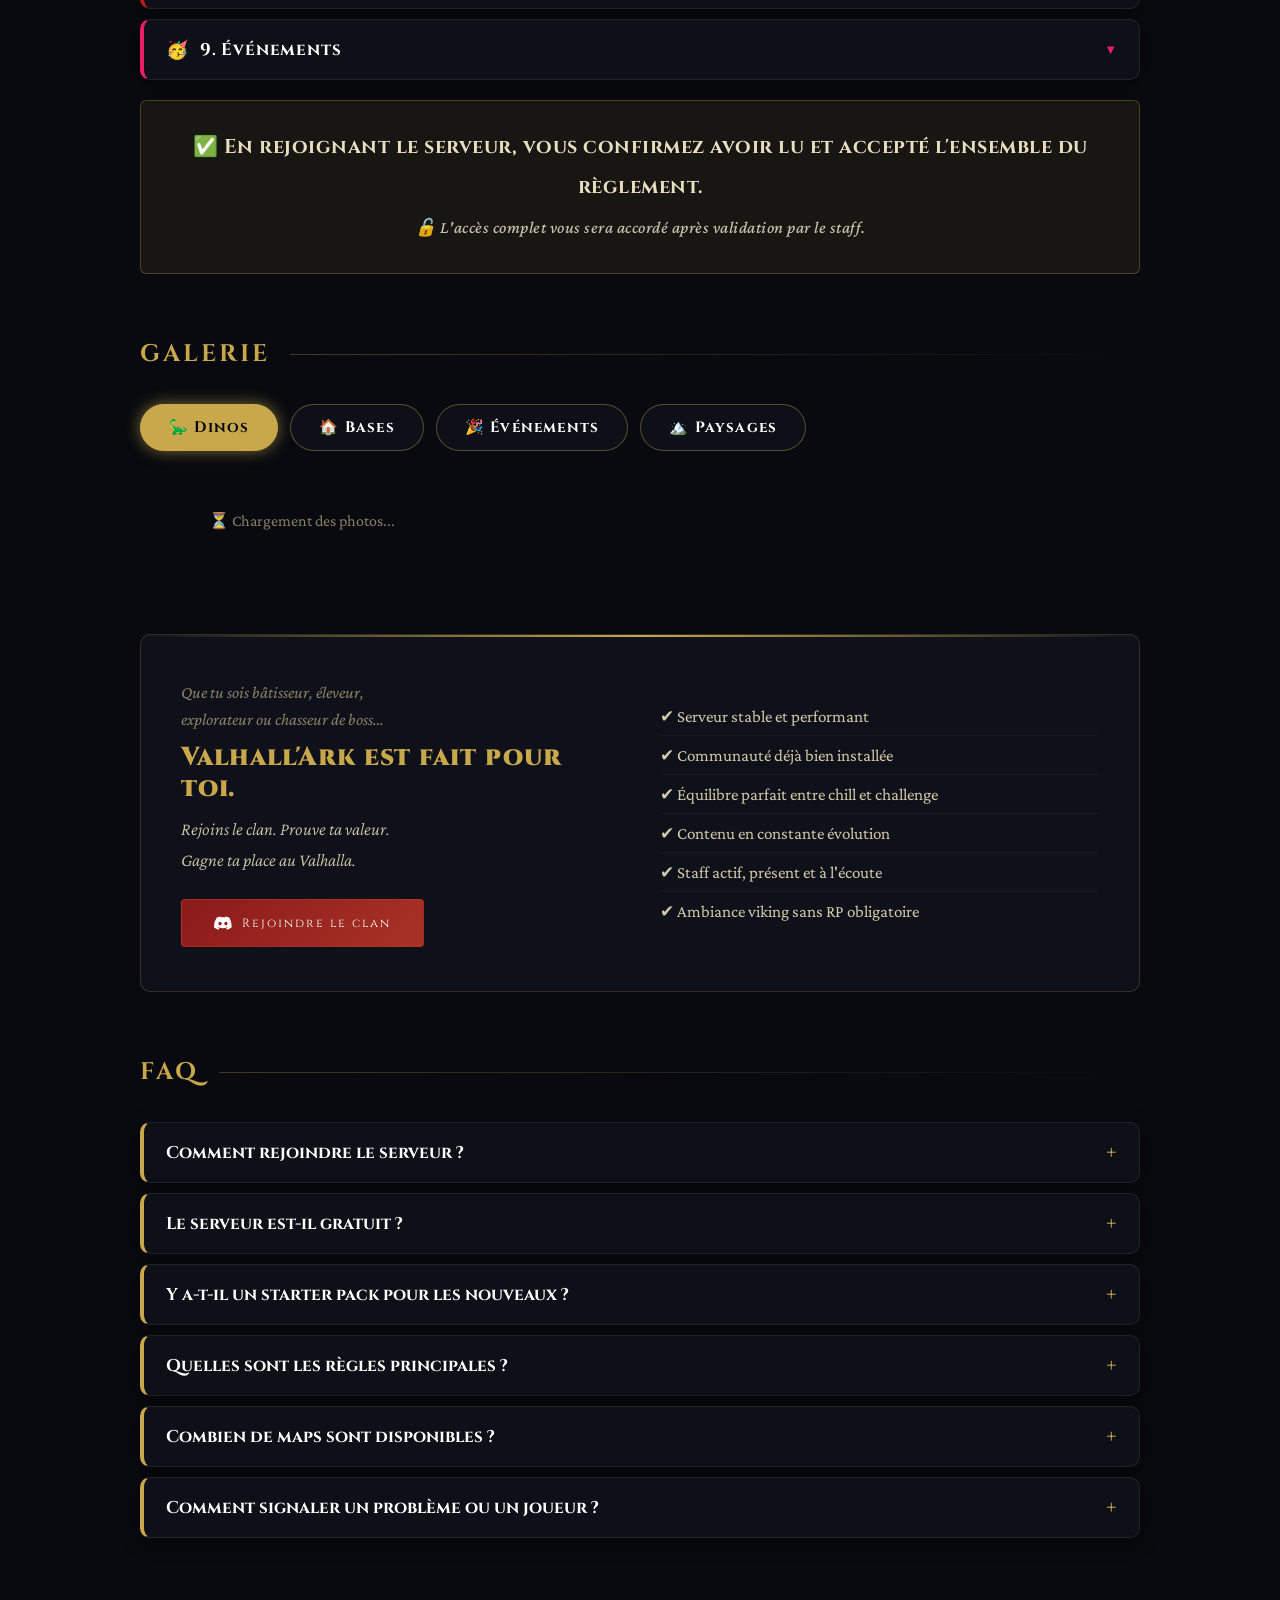
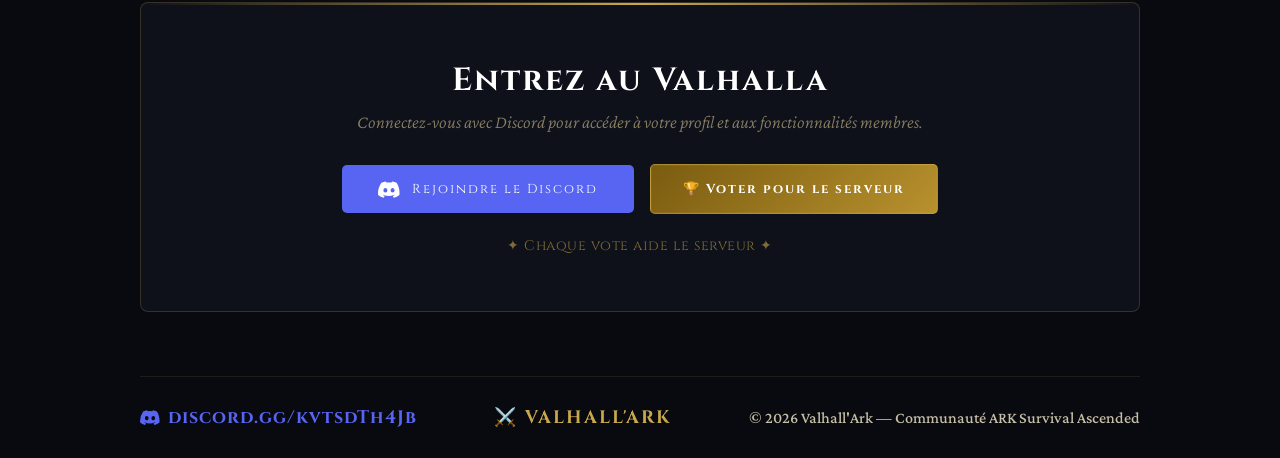
==== commit 6e7938fe: "Maps : boss Ragnarok mis à jour (Nunatak)" ====
--- a/index.html
+++ b/index.html
@@ -495,7 +495,7 @@
         <p class="map-desc">Grande map nordique avec des paysages variés.</p>
         <div class="map-detail-fixed">
           <div class="map-detail-item">🗺️ <strong>Rôle</strong> : Grande map nordique avec vastes territoires</div>
-          <div class="map-detail-item">⚔️ <strong>Boss</strong> : Manticore, Alpha Rockwell</div>
+          <div class="map-detail-item">⚔️ <strong>Boss</strong> : Manticore, Nunatak</div>
           <div class="map-detail-item">🦕 <strong>Dinos uniques</strong> : Griffon, Ice Wyvern</div>
           <div class="map-detail-item">🌍 <strong>Biomes</strong> : Plaines vikings, volcans actifs, donjons secrets, côtes</div>
         </div>
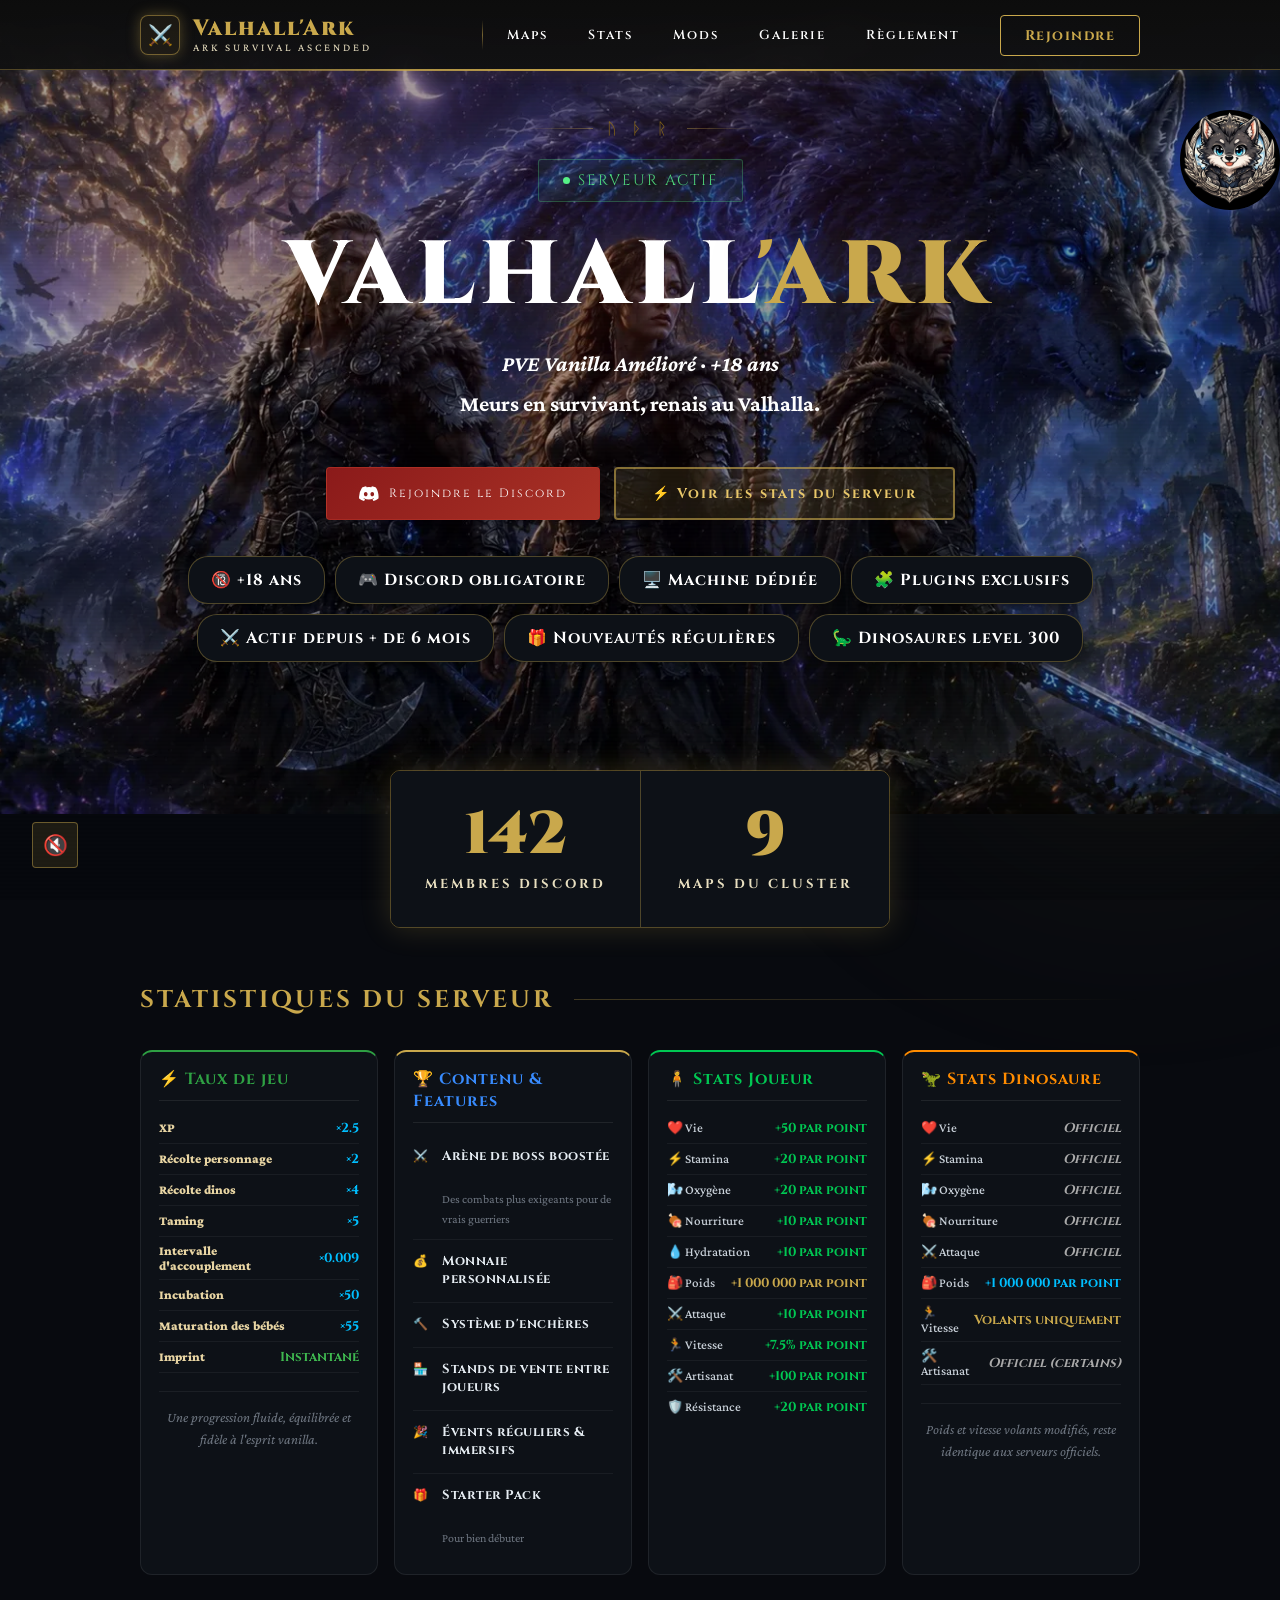
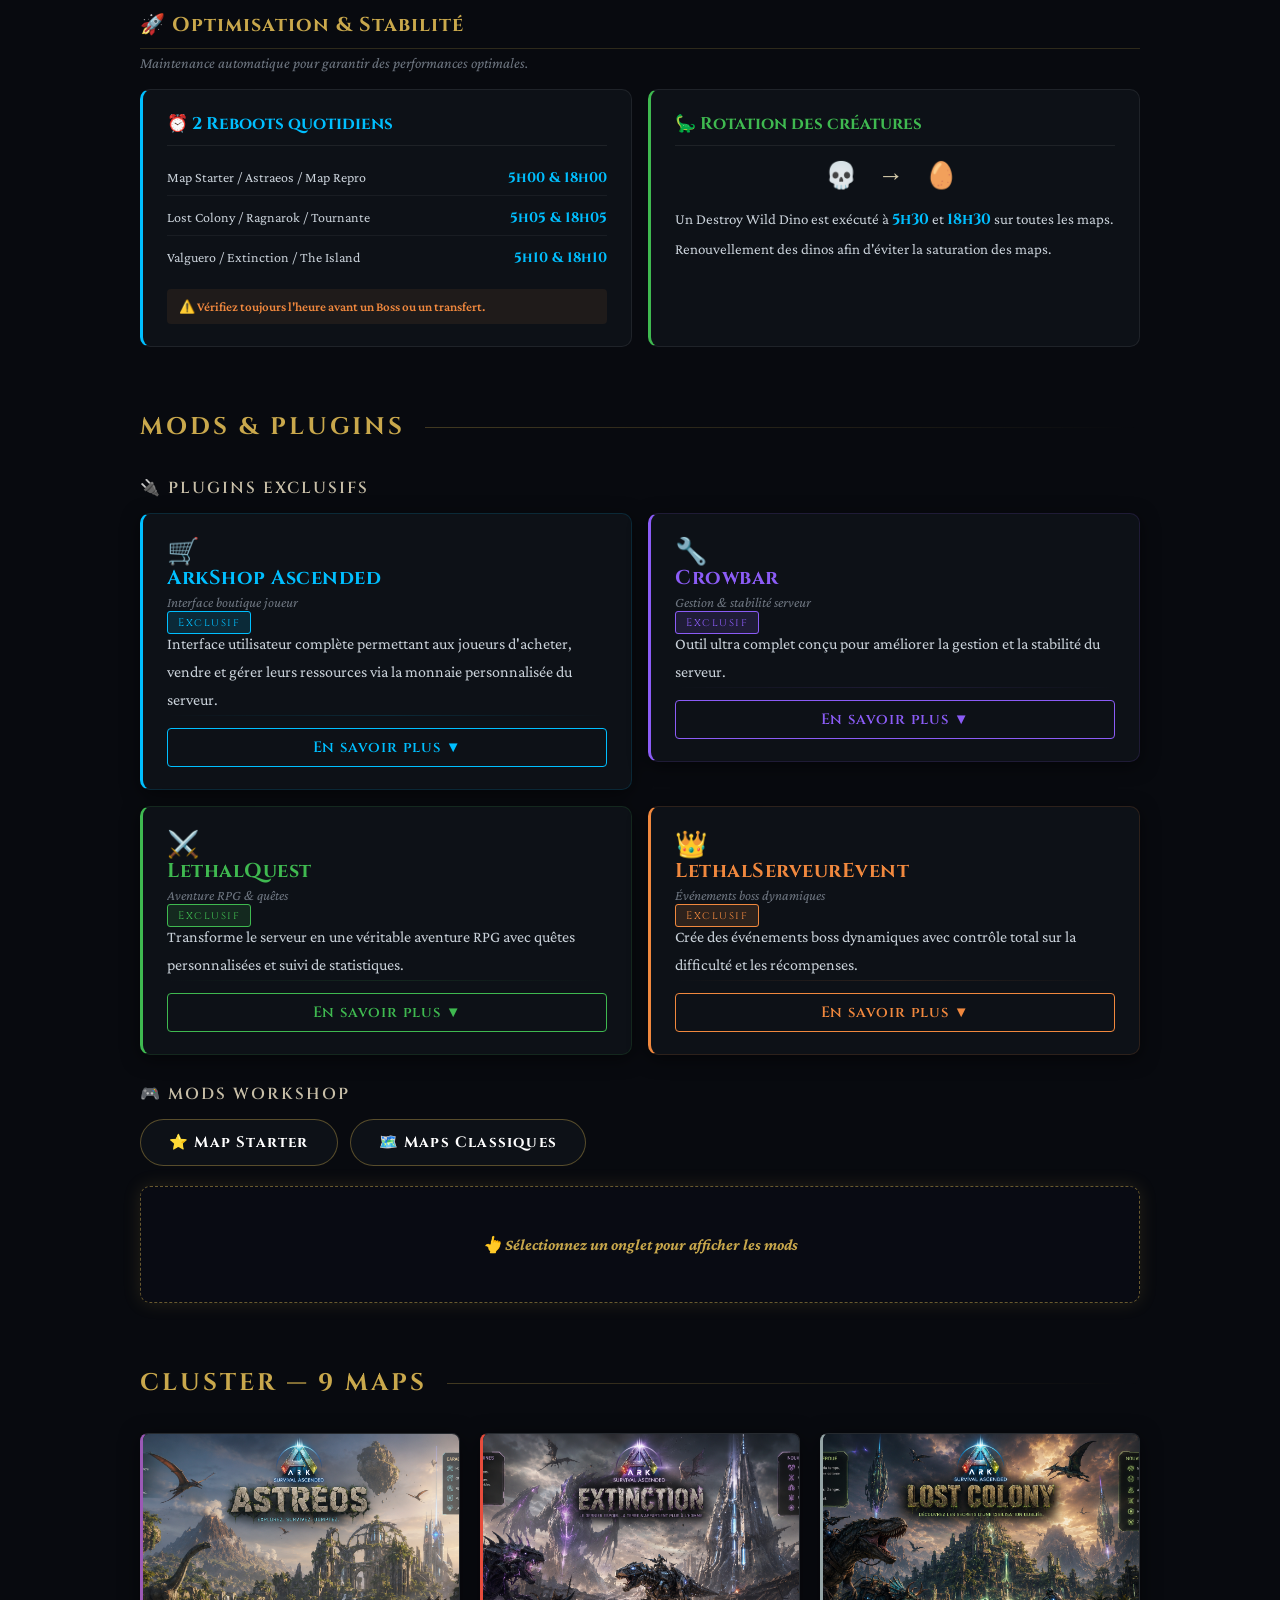
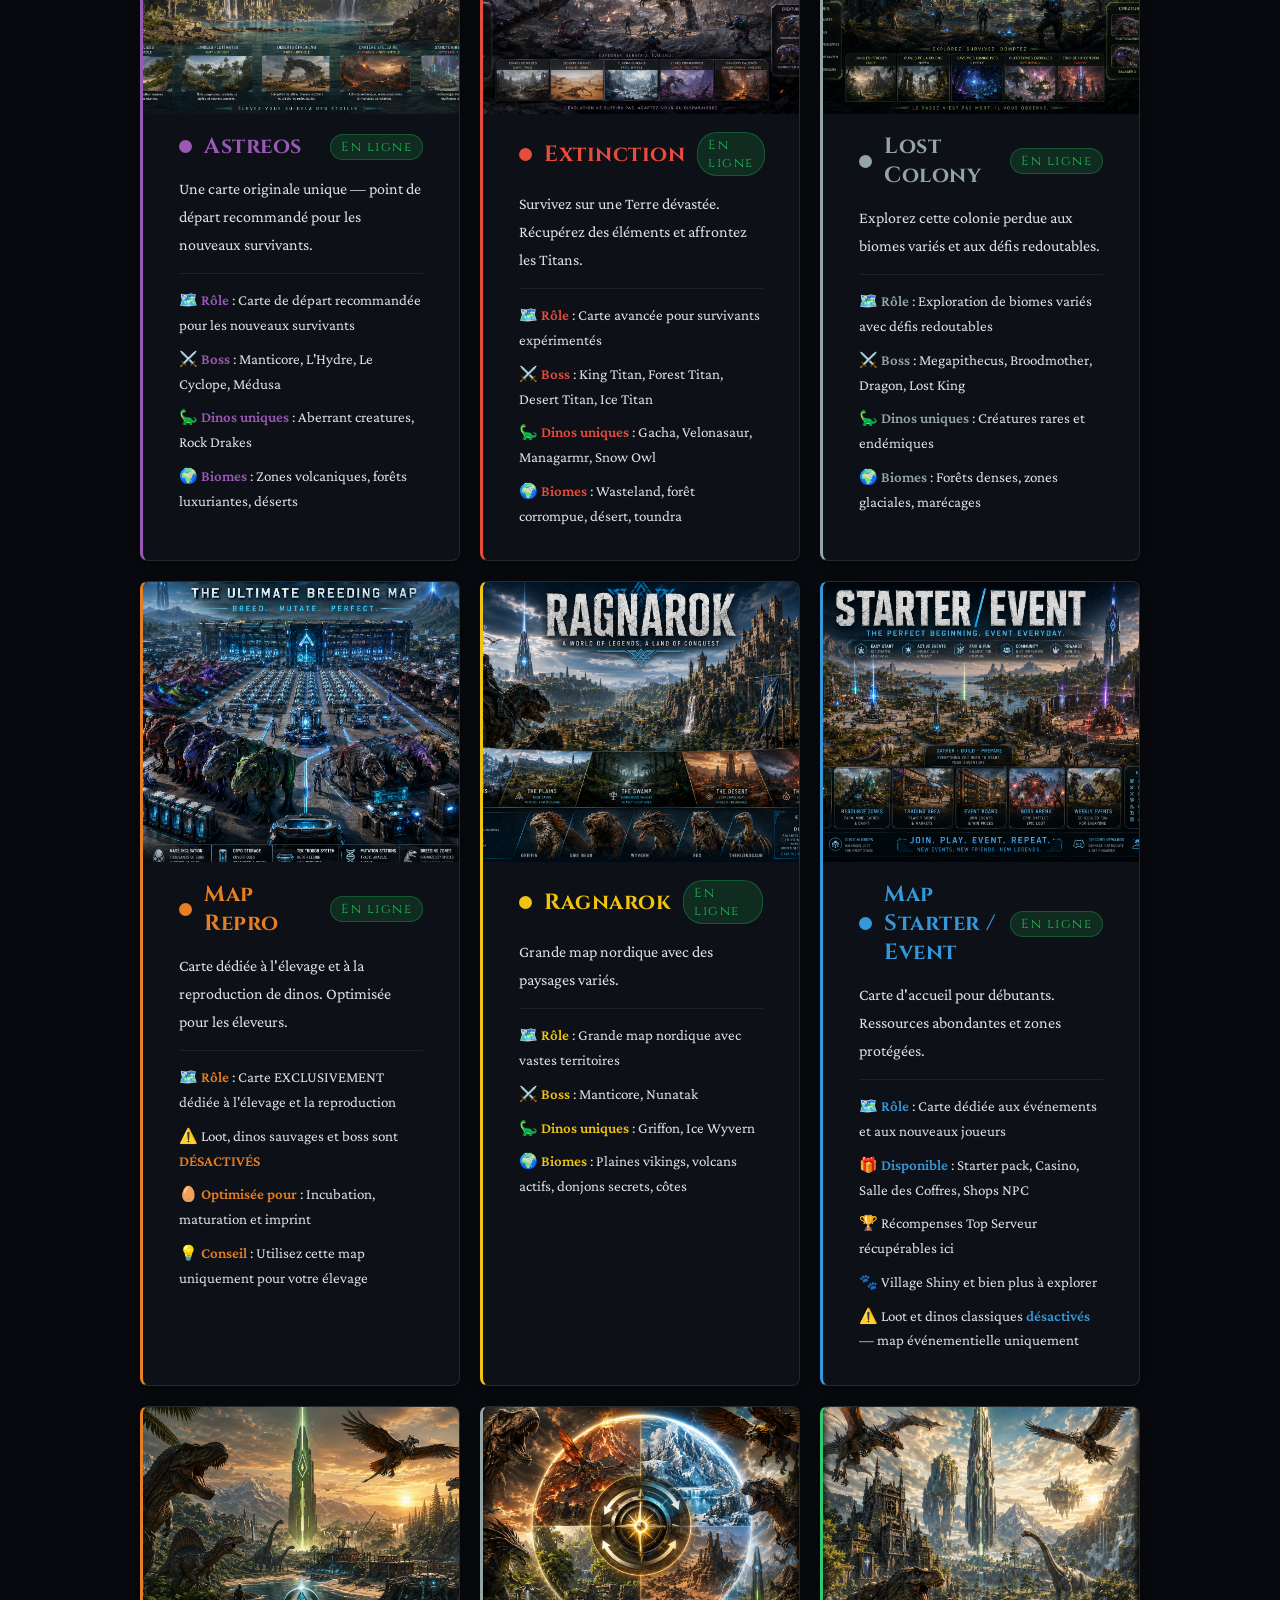
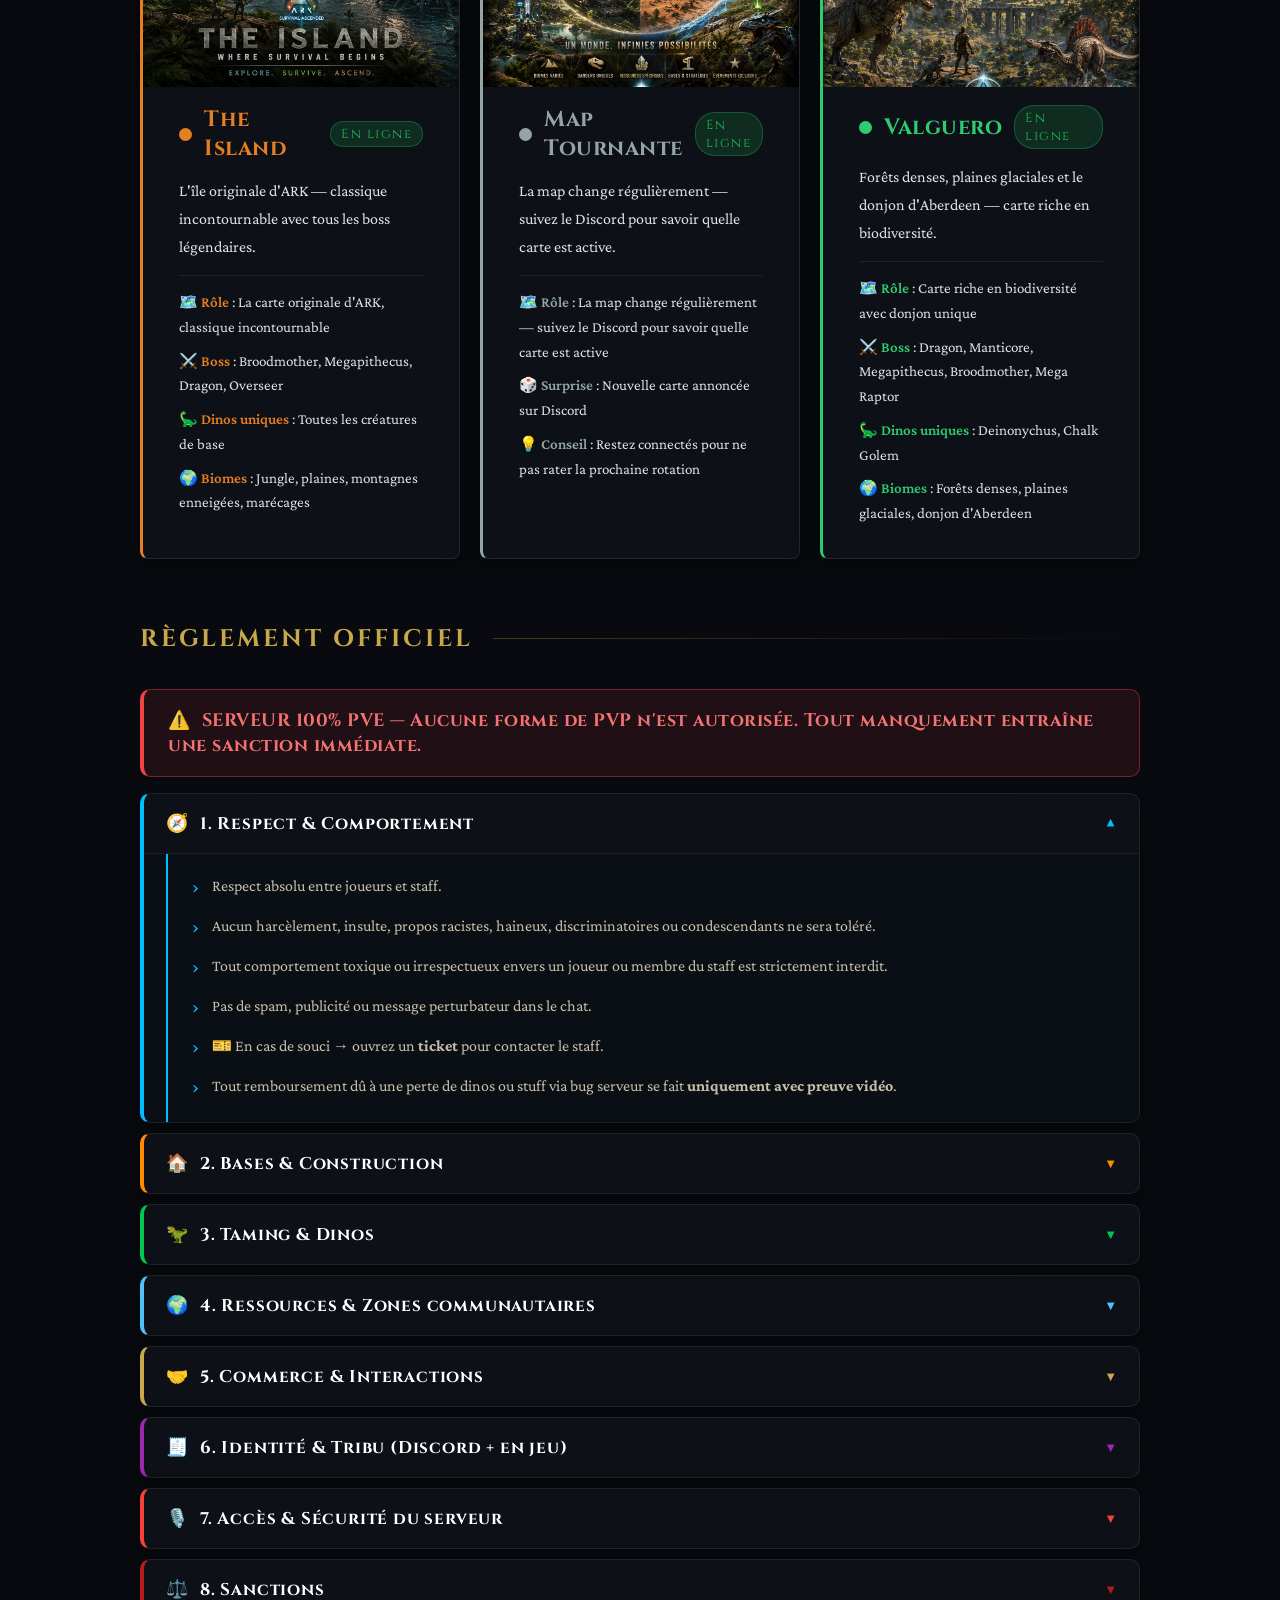
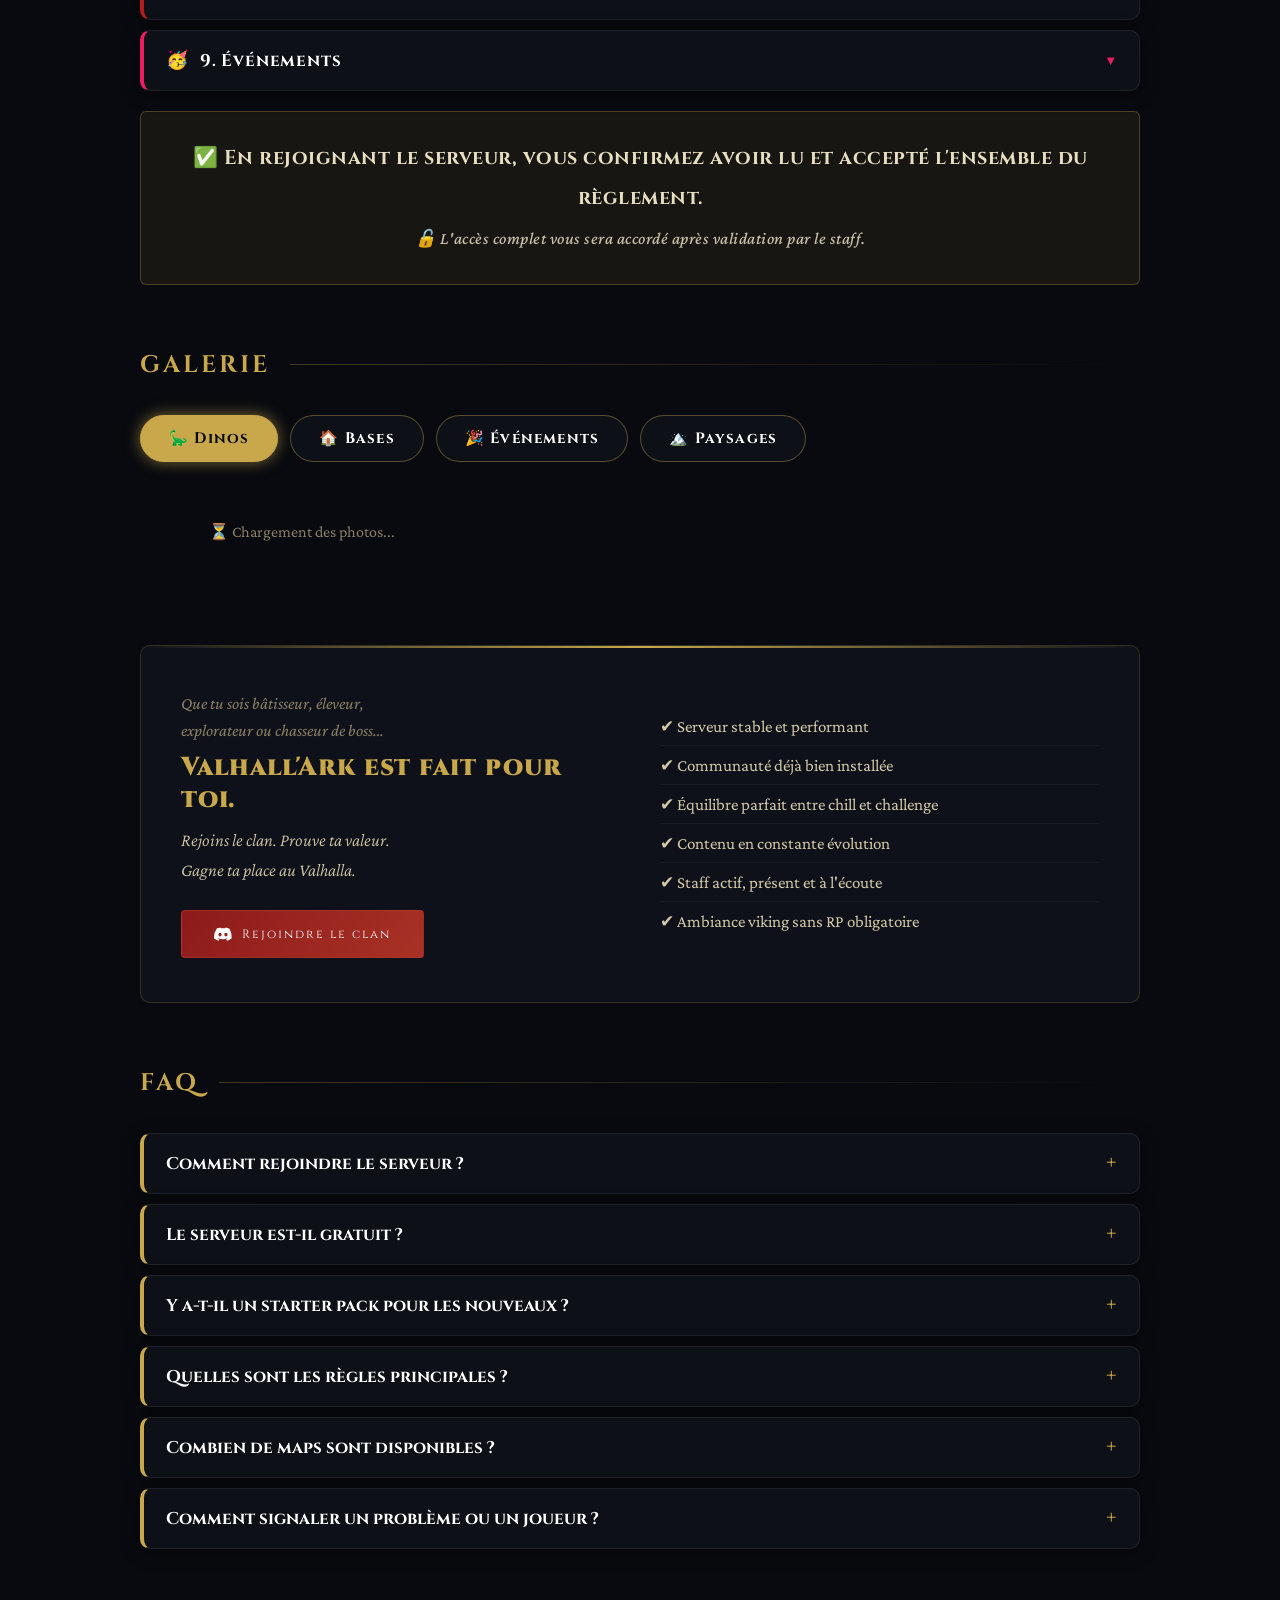
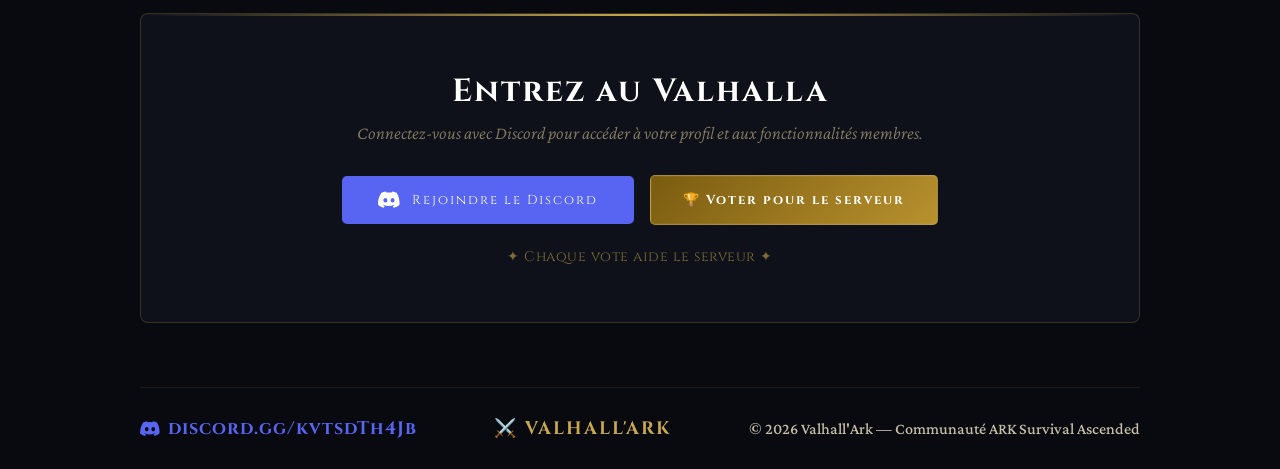
==== commit 5c2854d5: "Maps : boss Valguero mis à jour" ====
--- a/index.html
+++ b/index.html
@@ -571,7 +571,7 @@
         <p class="map-desc">Forêts denses, plaines glaciales et le donjon d'Aberdeen — carte riche en biodiversité.</p>
         <div class="map-detail-fixed">
           <div class="map-detail-item">🗺️ <strong>Rôle</strong> : Carte riche en biodiversité avec donjon unique</div>
-          <div class="map-detail-item">⚔️ <strong>Boss</strong> : Broodmother, Megapithecus, Dragon, Dinopithecus King</div>
+          <div class="map-detail-item">⚔️ <strong>Boss</strong> : Dragon, Manticore, Megapithecus, Broodmother, Mega Raptor</div>
           <div class="map-detail-item">🦕 <strong>Dinos uniques</strong> : Deinonychus, Chalk Golem</div>
           <div class="map-detail-item">🌍 <strong>Biomes</strong> : Forêts denses, plaines glaciales, donjon d'Aberdeen</div>
         </div>
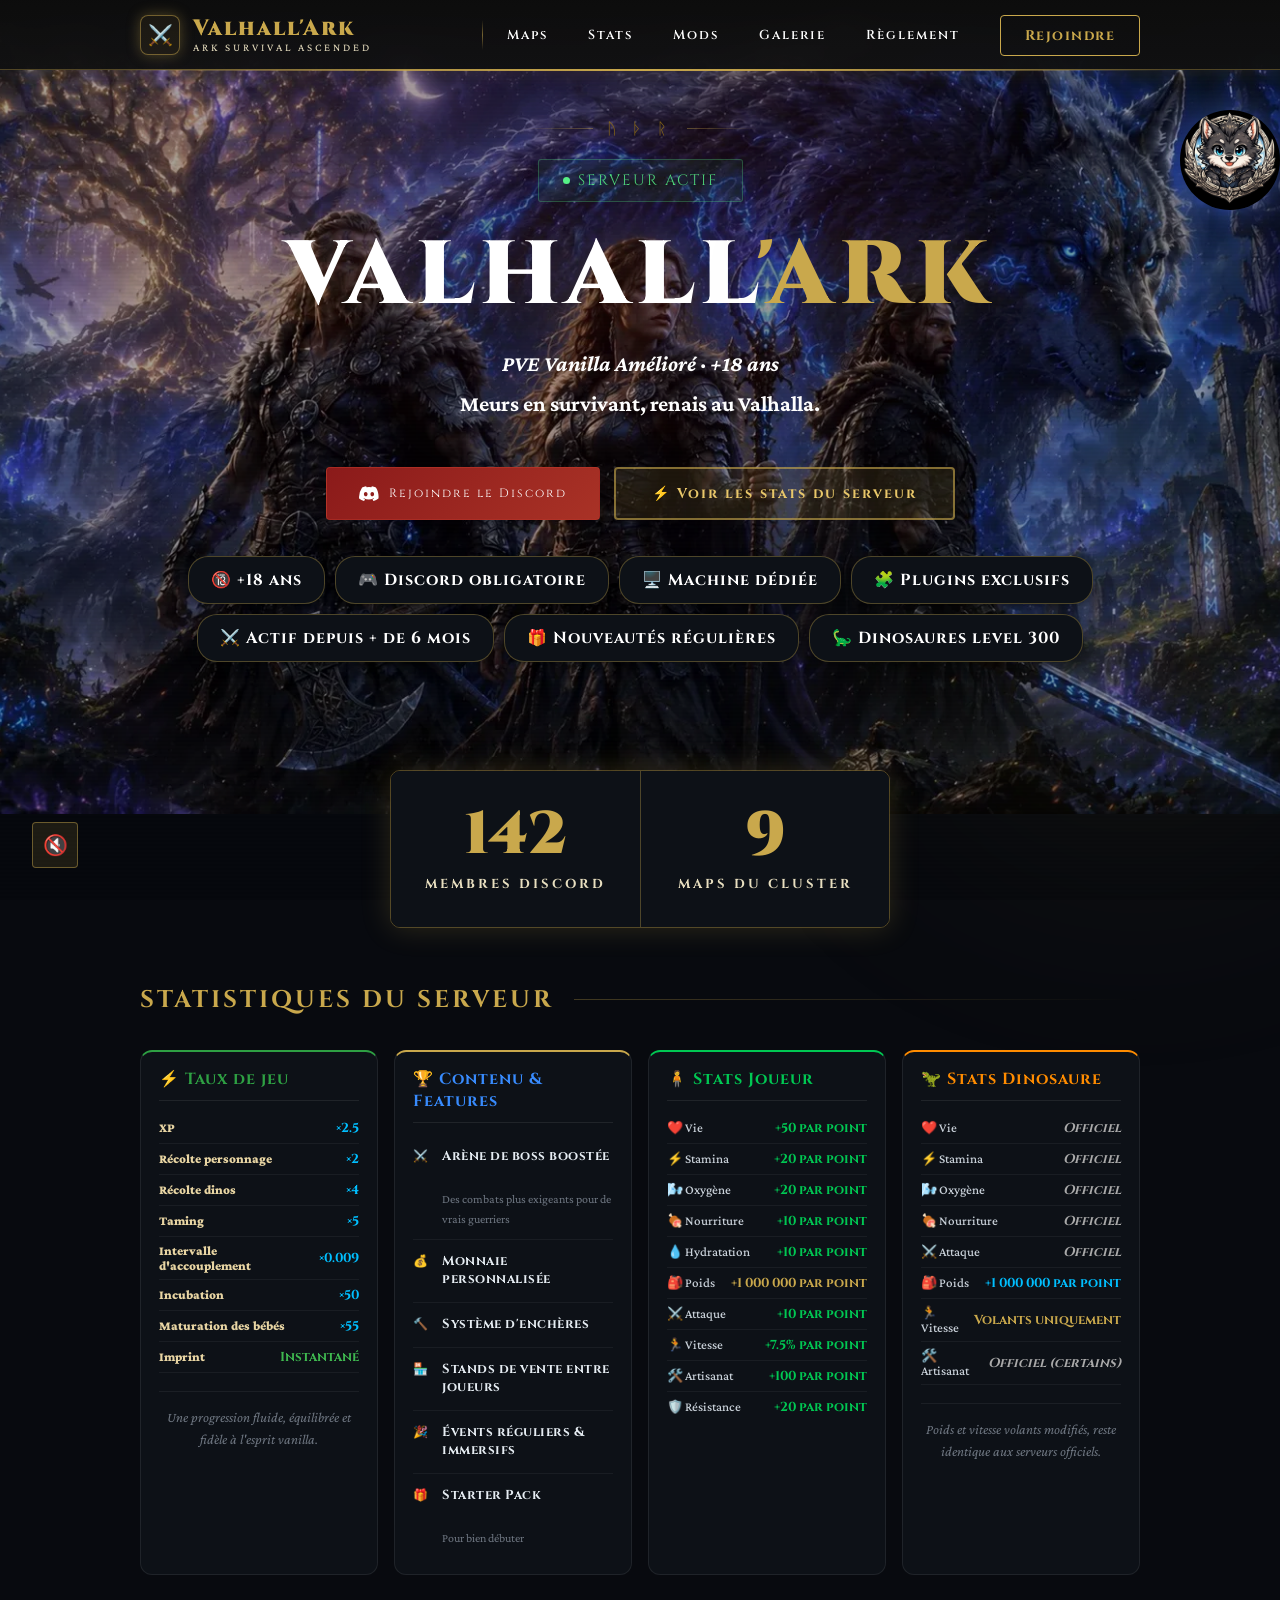
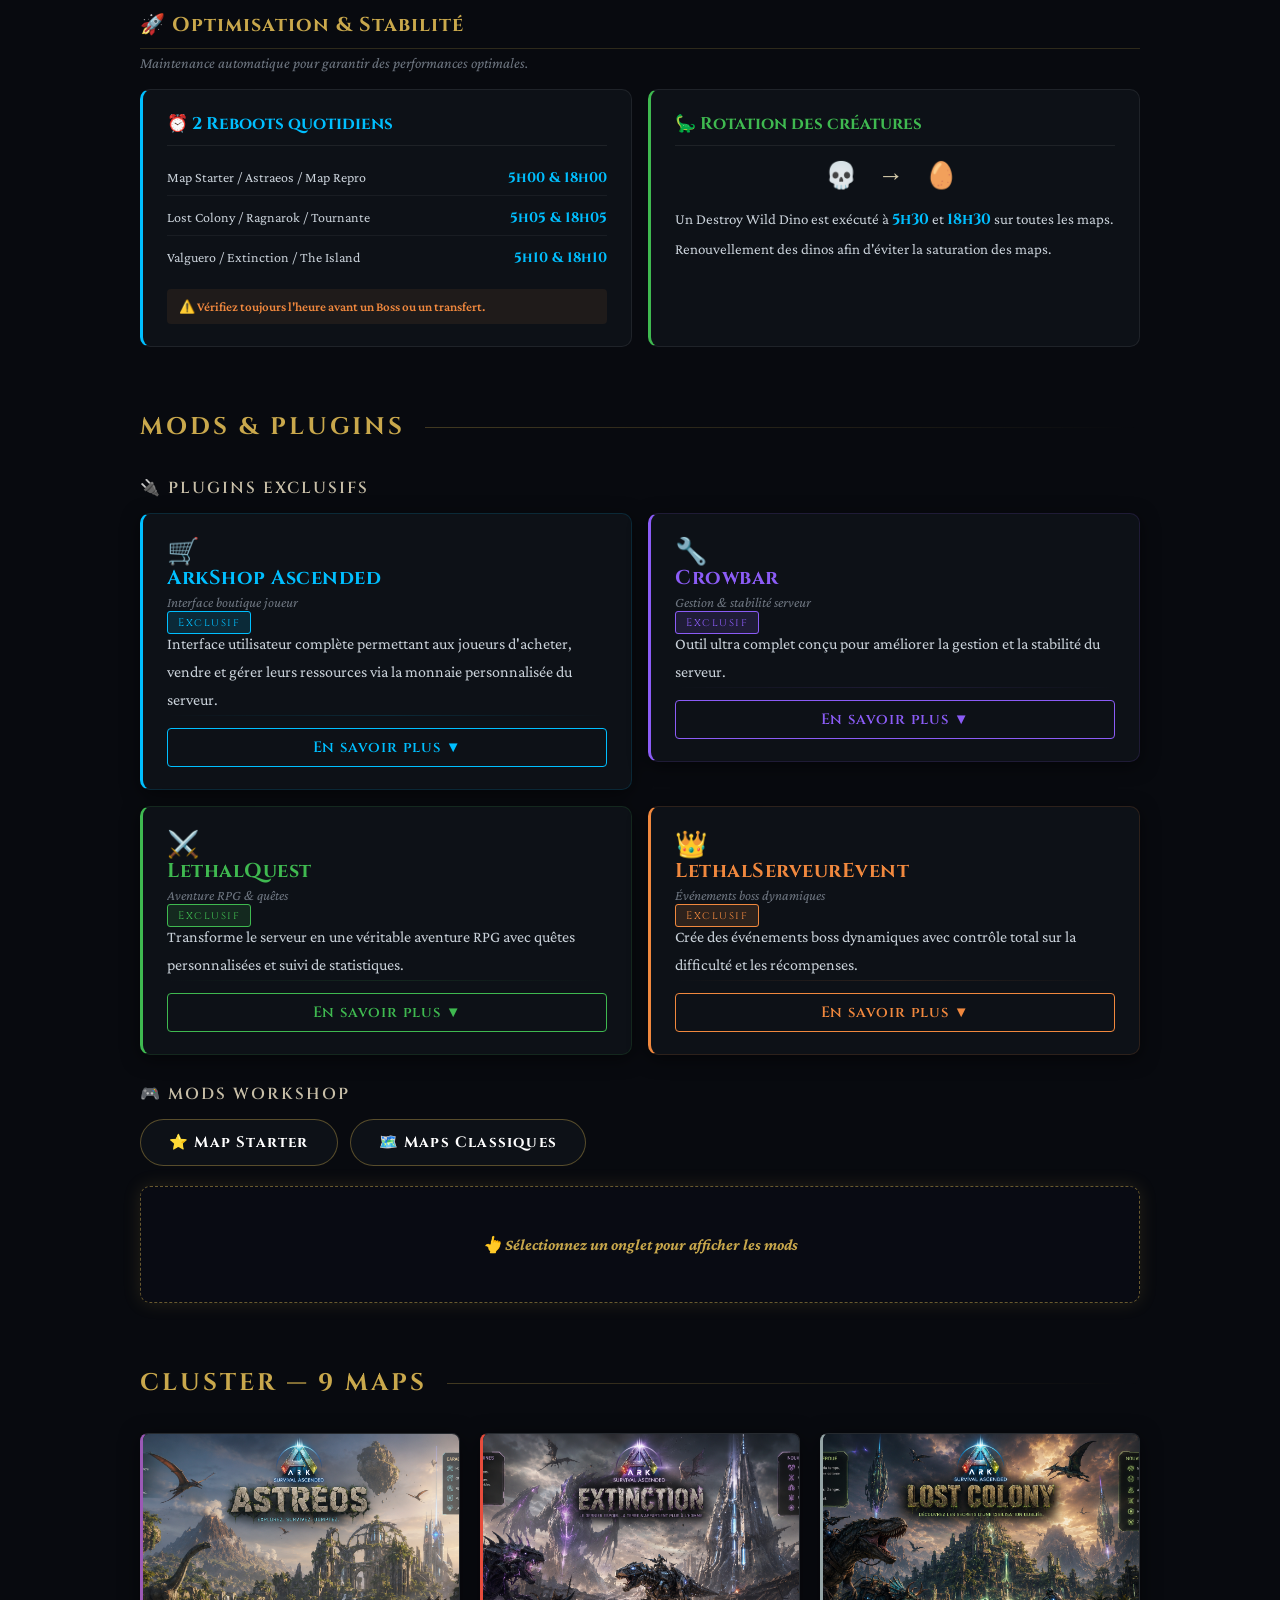
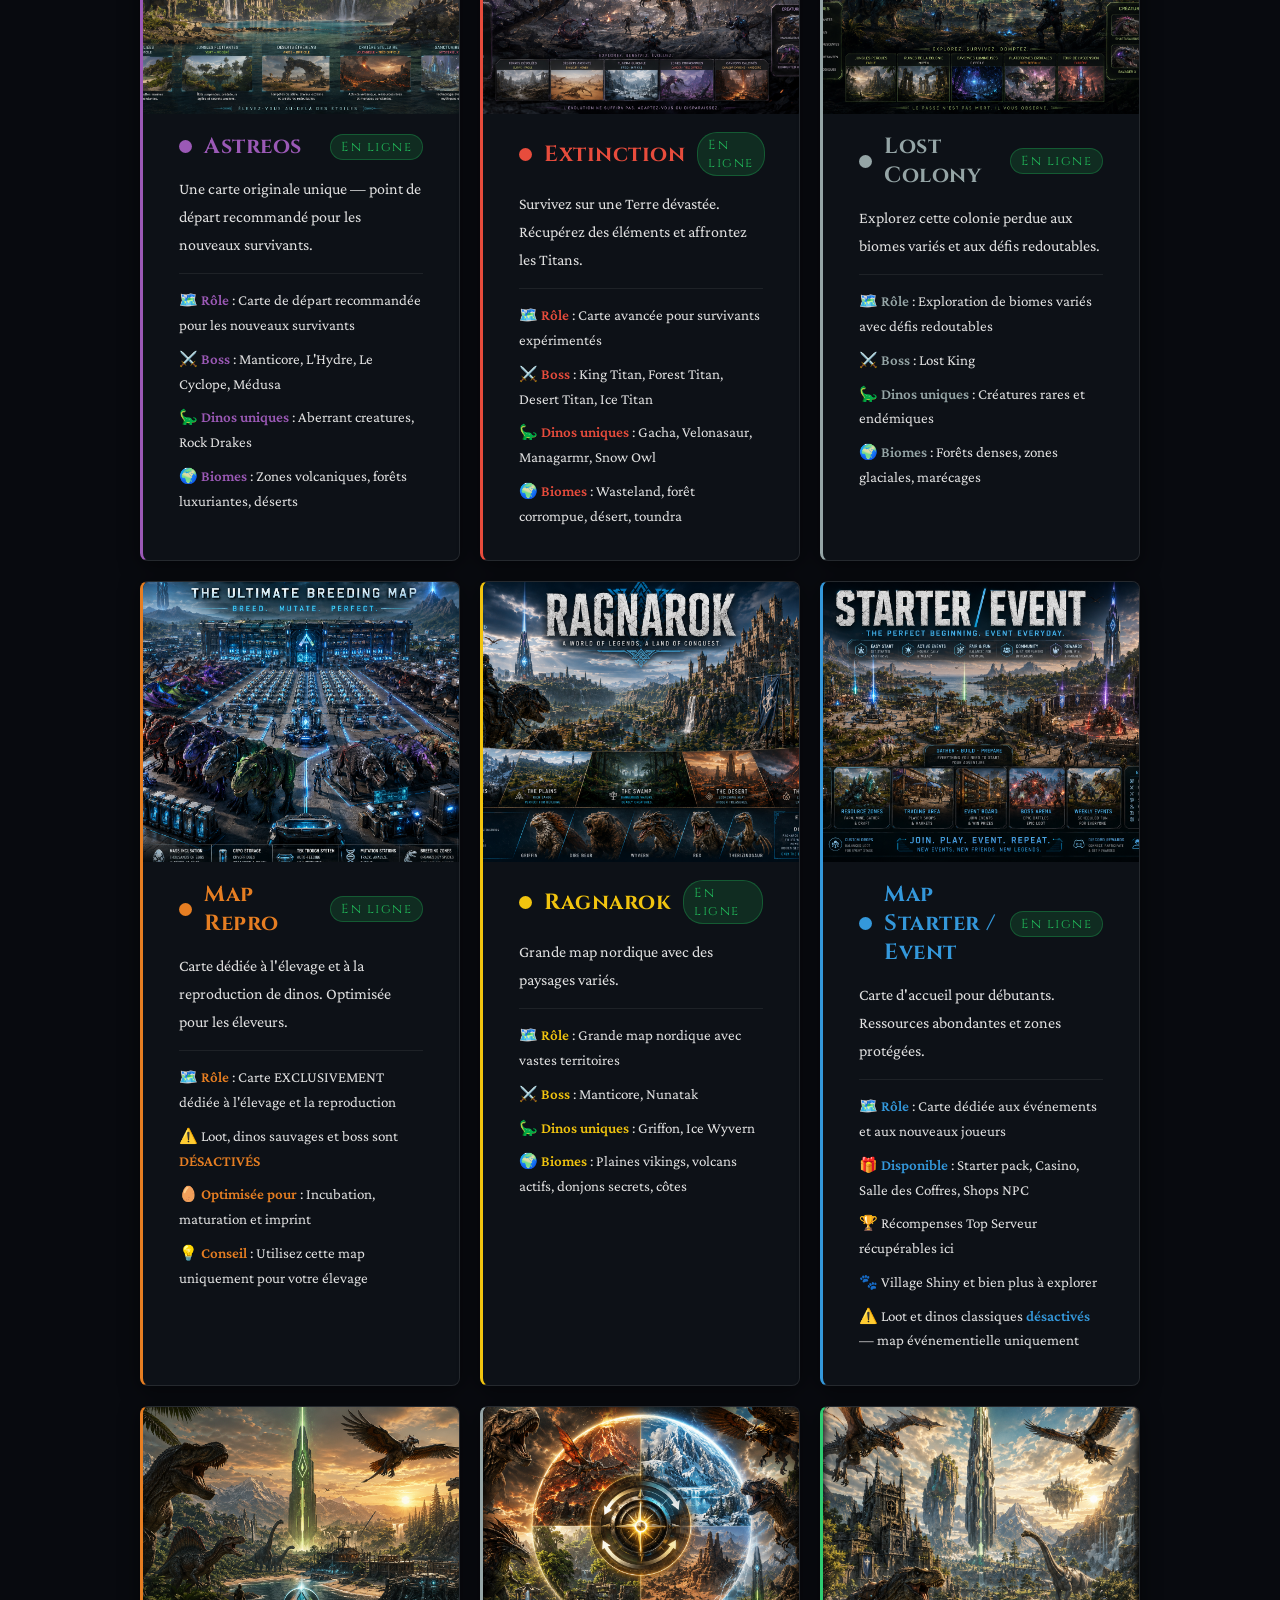
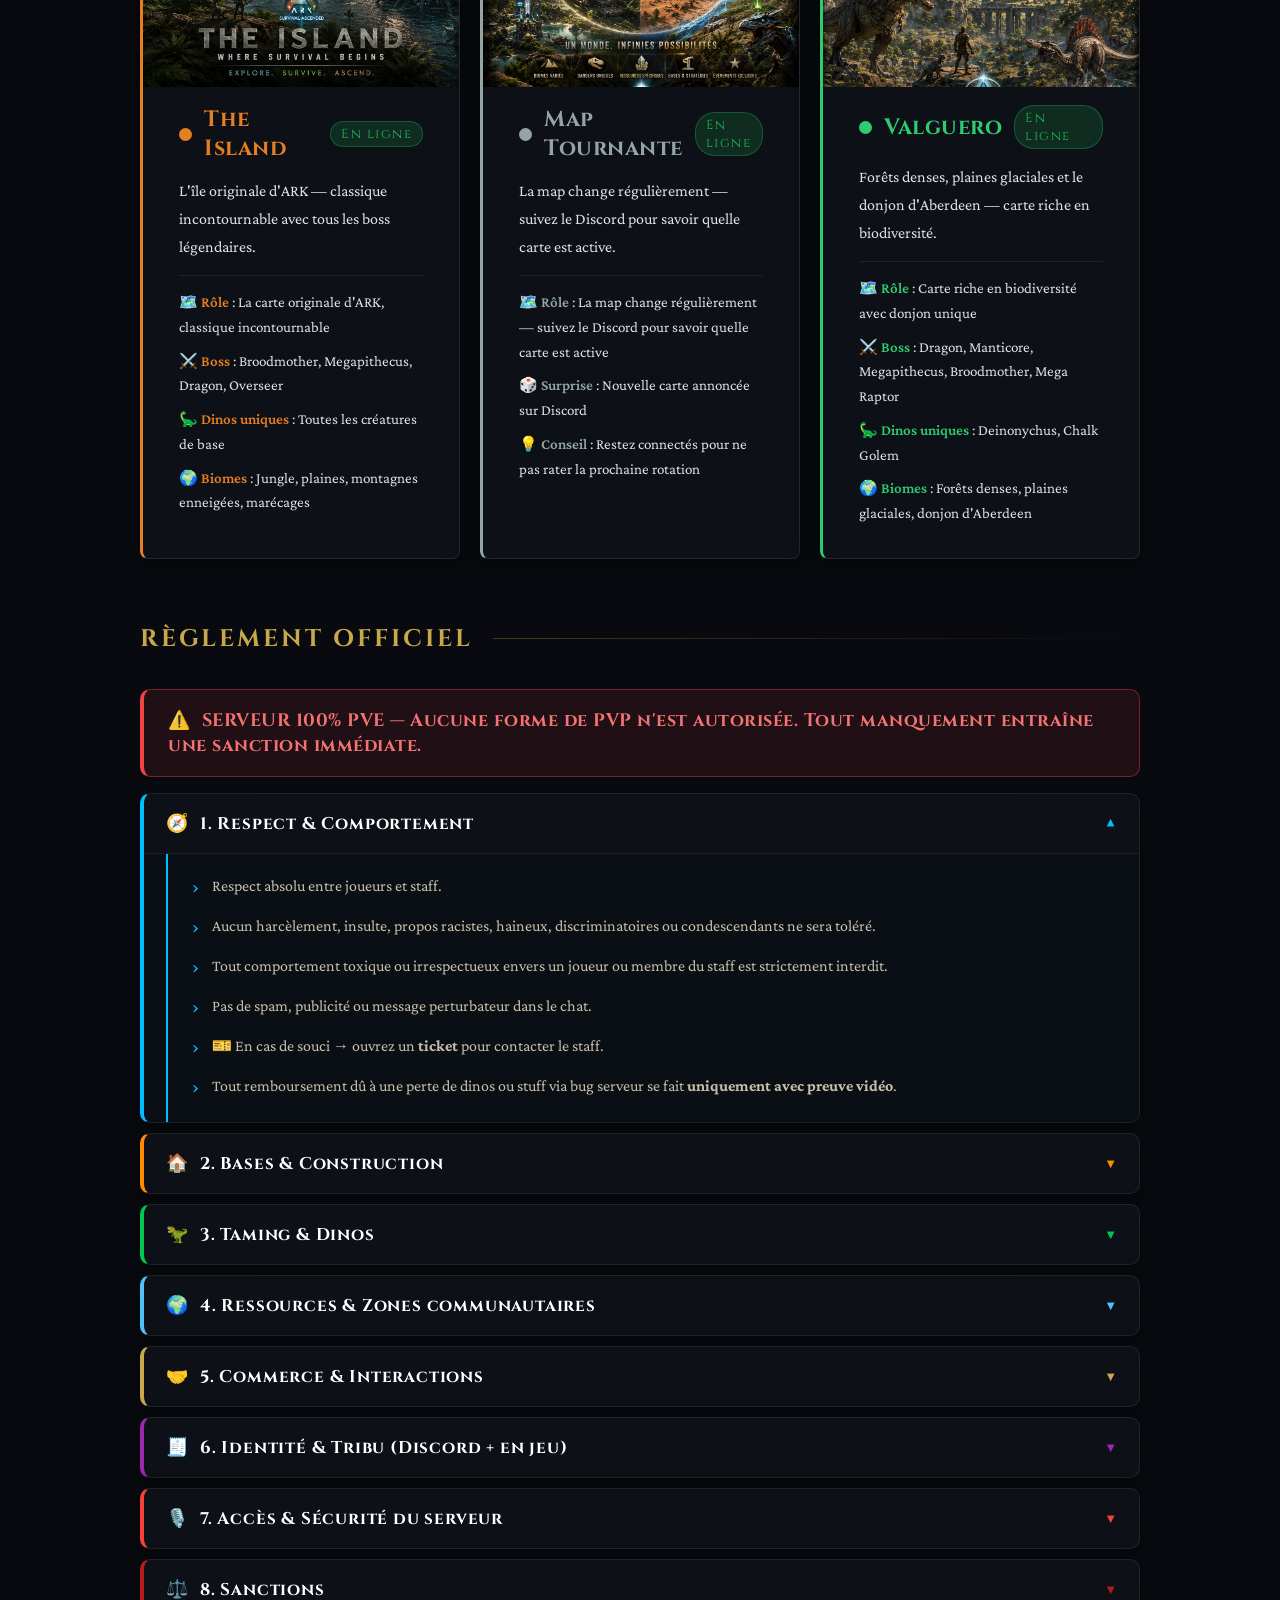
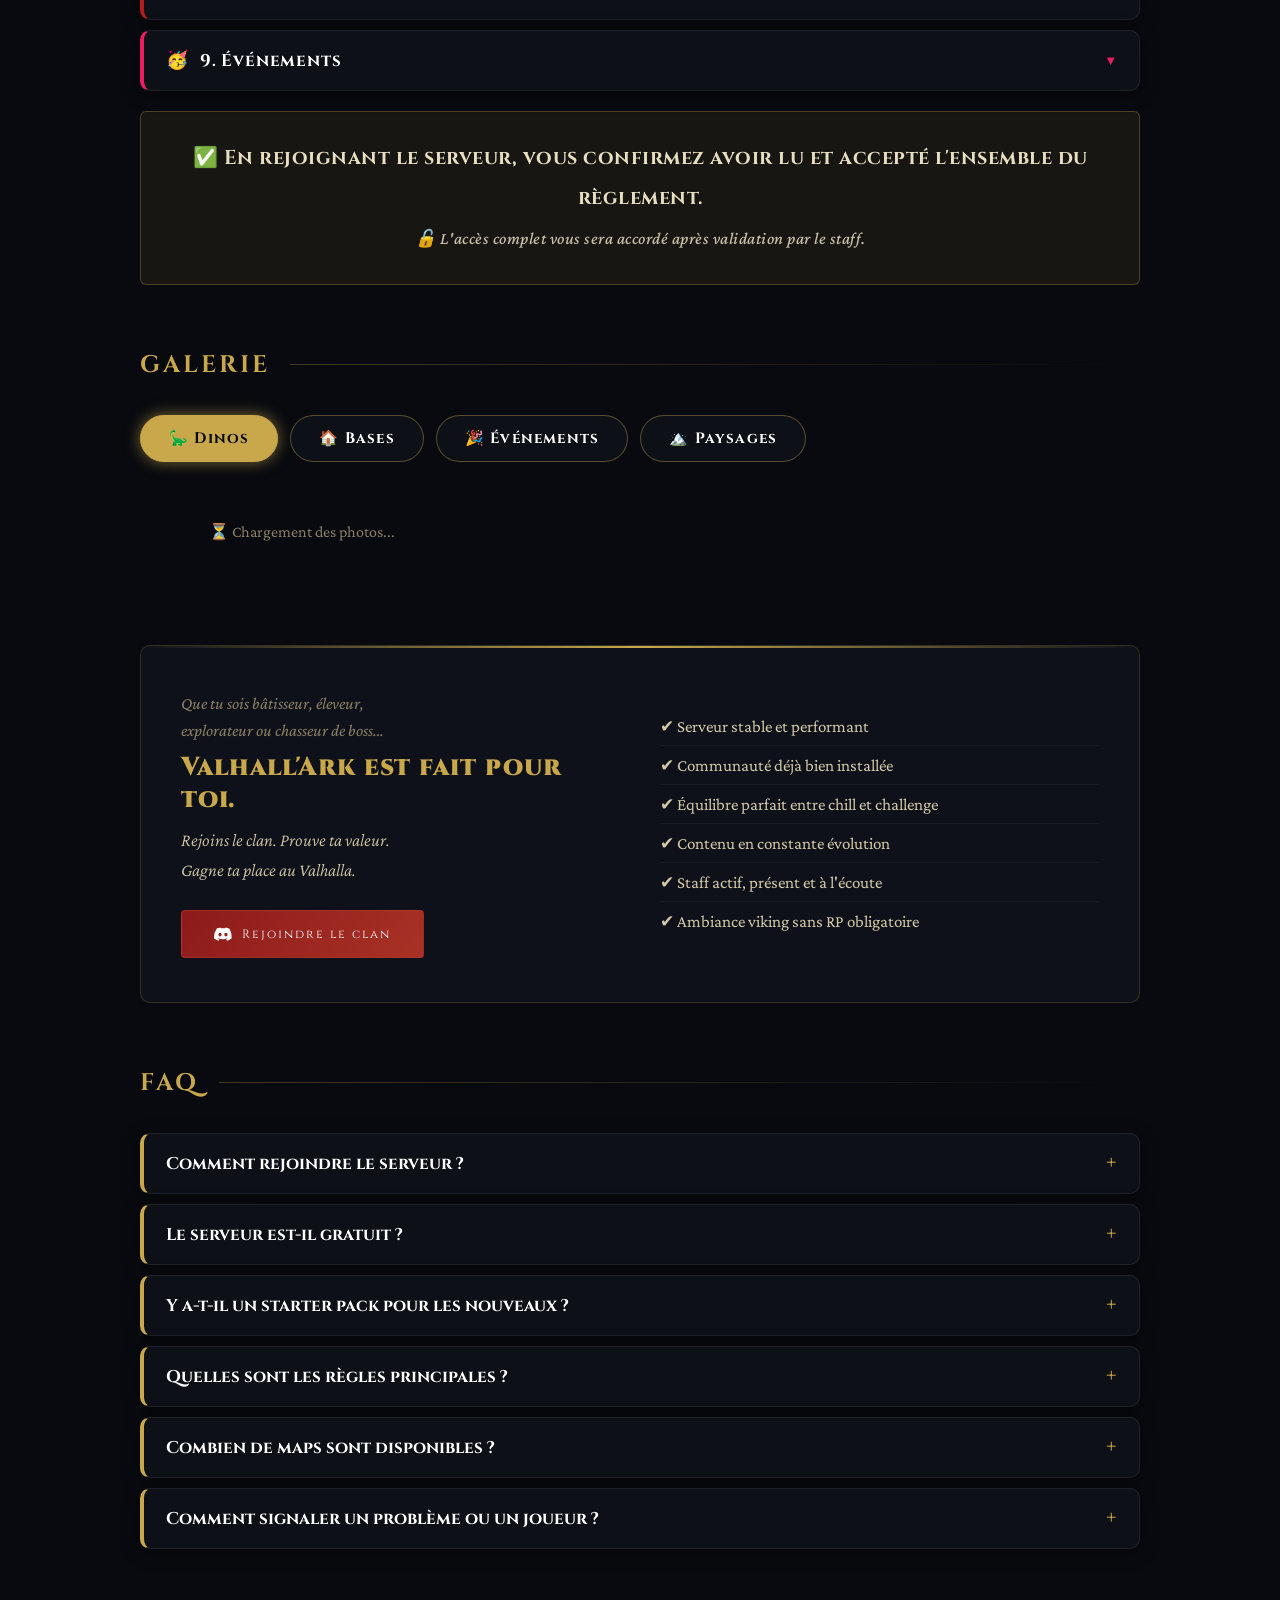
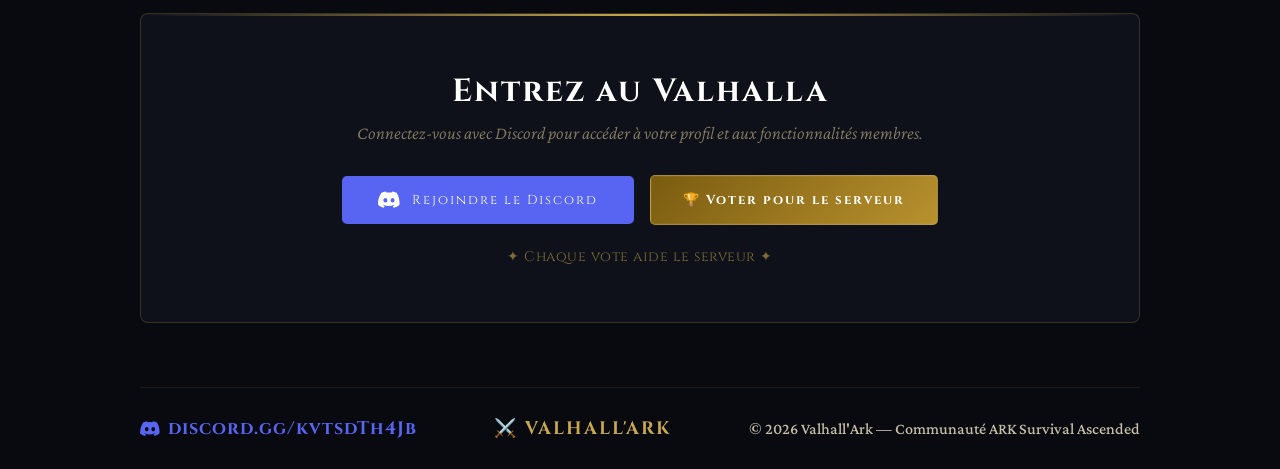
==== commit 659be9a9: "Maps : boss Lost Colony mis à jour (Lost King uniquement)" ====
--- a/index.html
+++ b/index.html
@@ -457,7 +457,7 @@
         <p class="map-desc">Explorez cette colonie perdue aux biomes variés et aux défis redoutables.</p>
         <div class="map-detail-fixed">
           <div class="map-detail-item">🗺️ <strong>Rôle</strong> : Exploration de biomes variés avec défis redoutables</div>
-          <div class="map-detail-item">⚔️ <strong>Boss</strong> : Megapithecus, Broodmother, Dragon, Lost King</div>
+          <div class="map-detail-item">⚔️ <strong>Boss</strong> : Lost King</div>
           <div class="map-detail-item">🦕 <strong>Dinos uniques</strong> : Créatures rares et endémiques</div>
           <div class="map-detail-item">🌍 <strong>Biomes</strong> : Forêts denses, zones glaciales, marécages</div>
         </div>
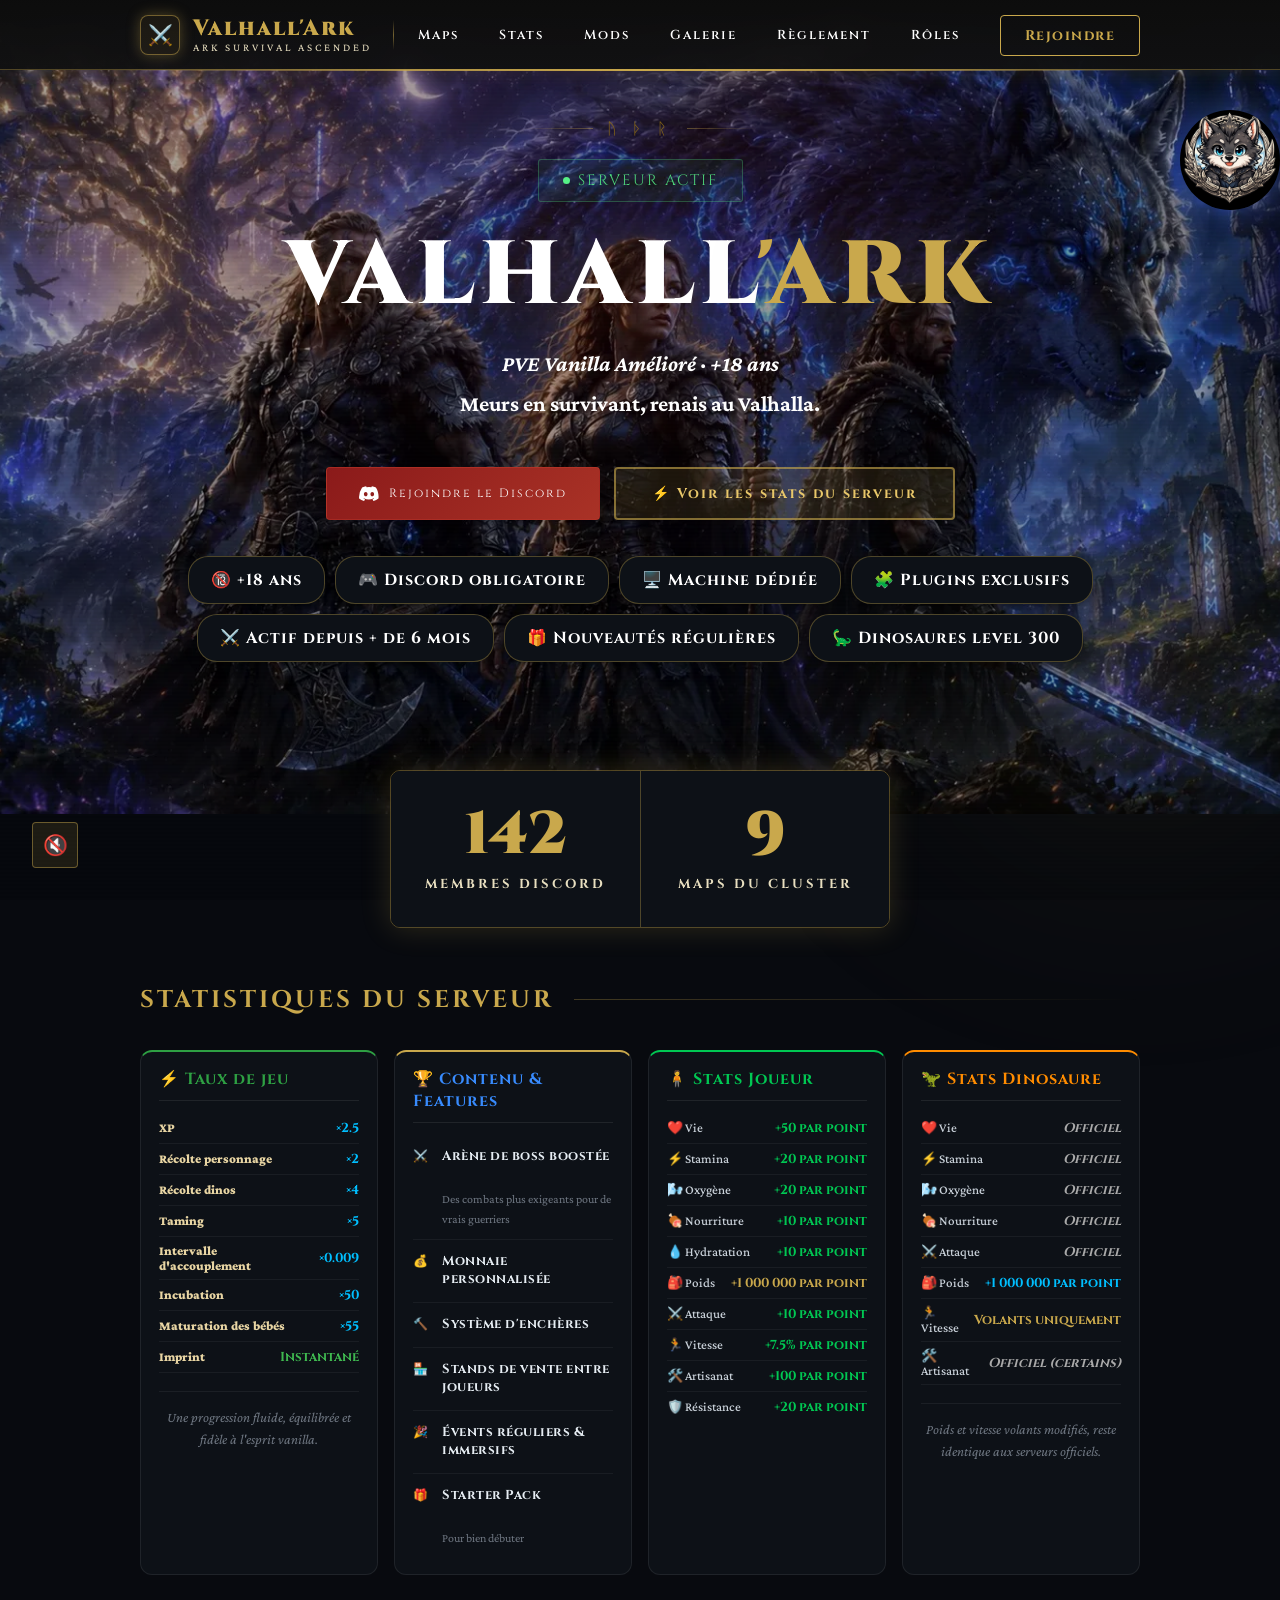
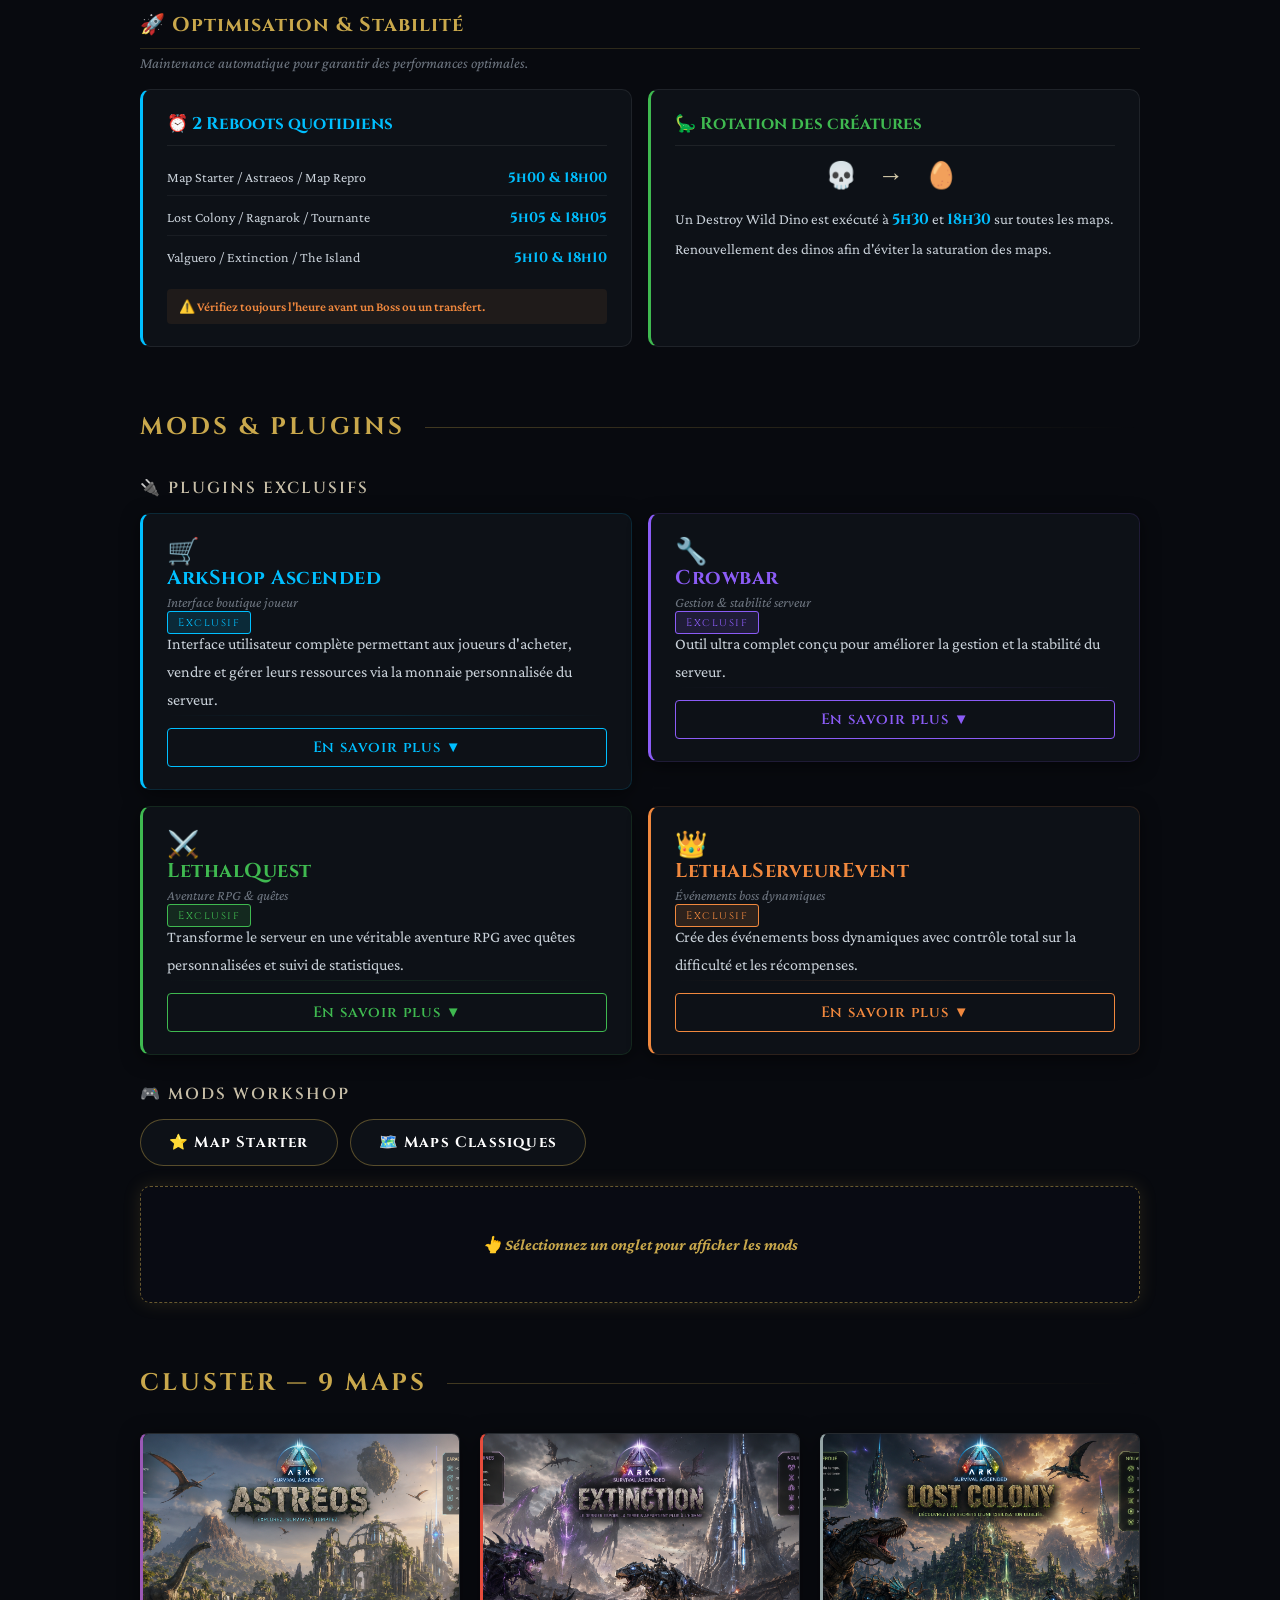
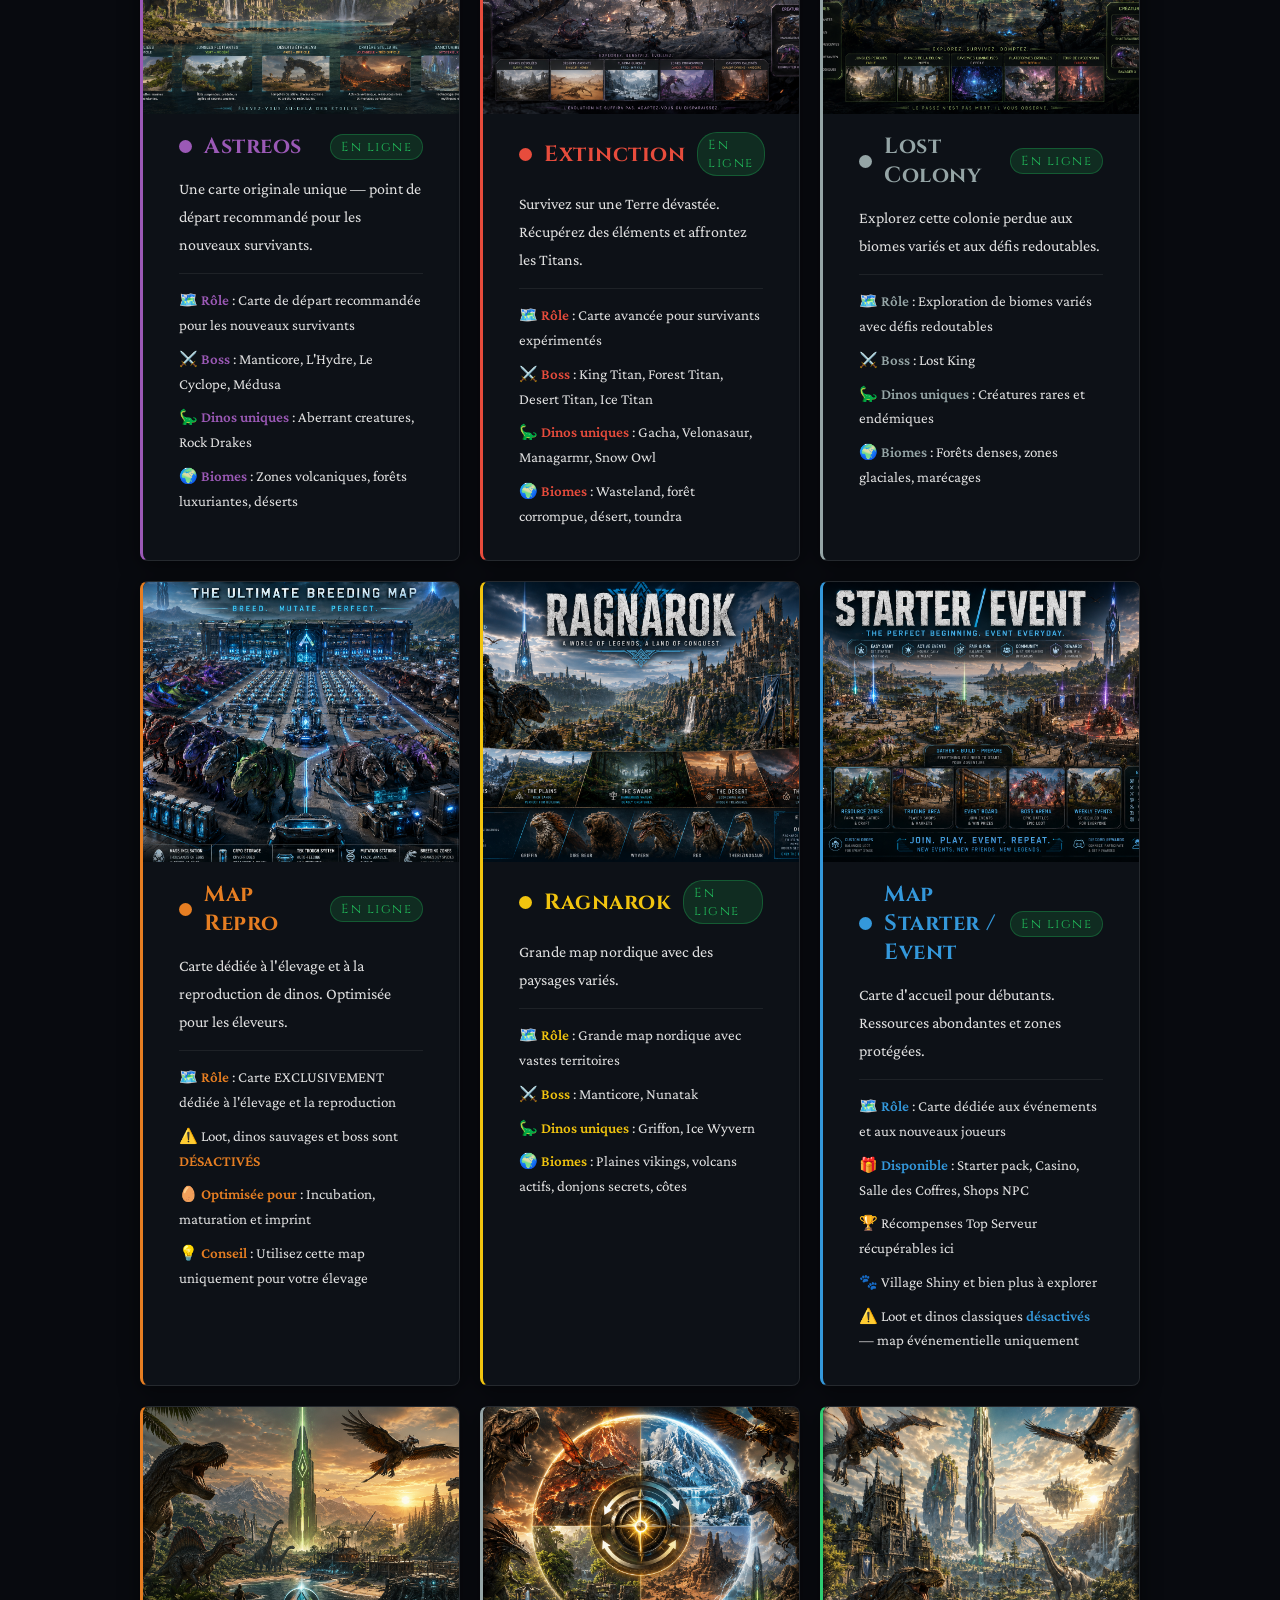
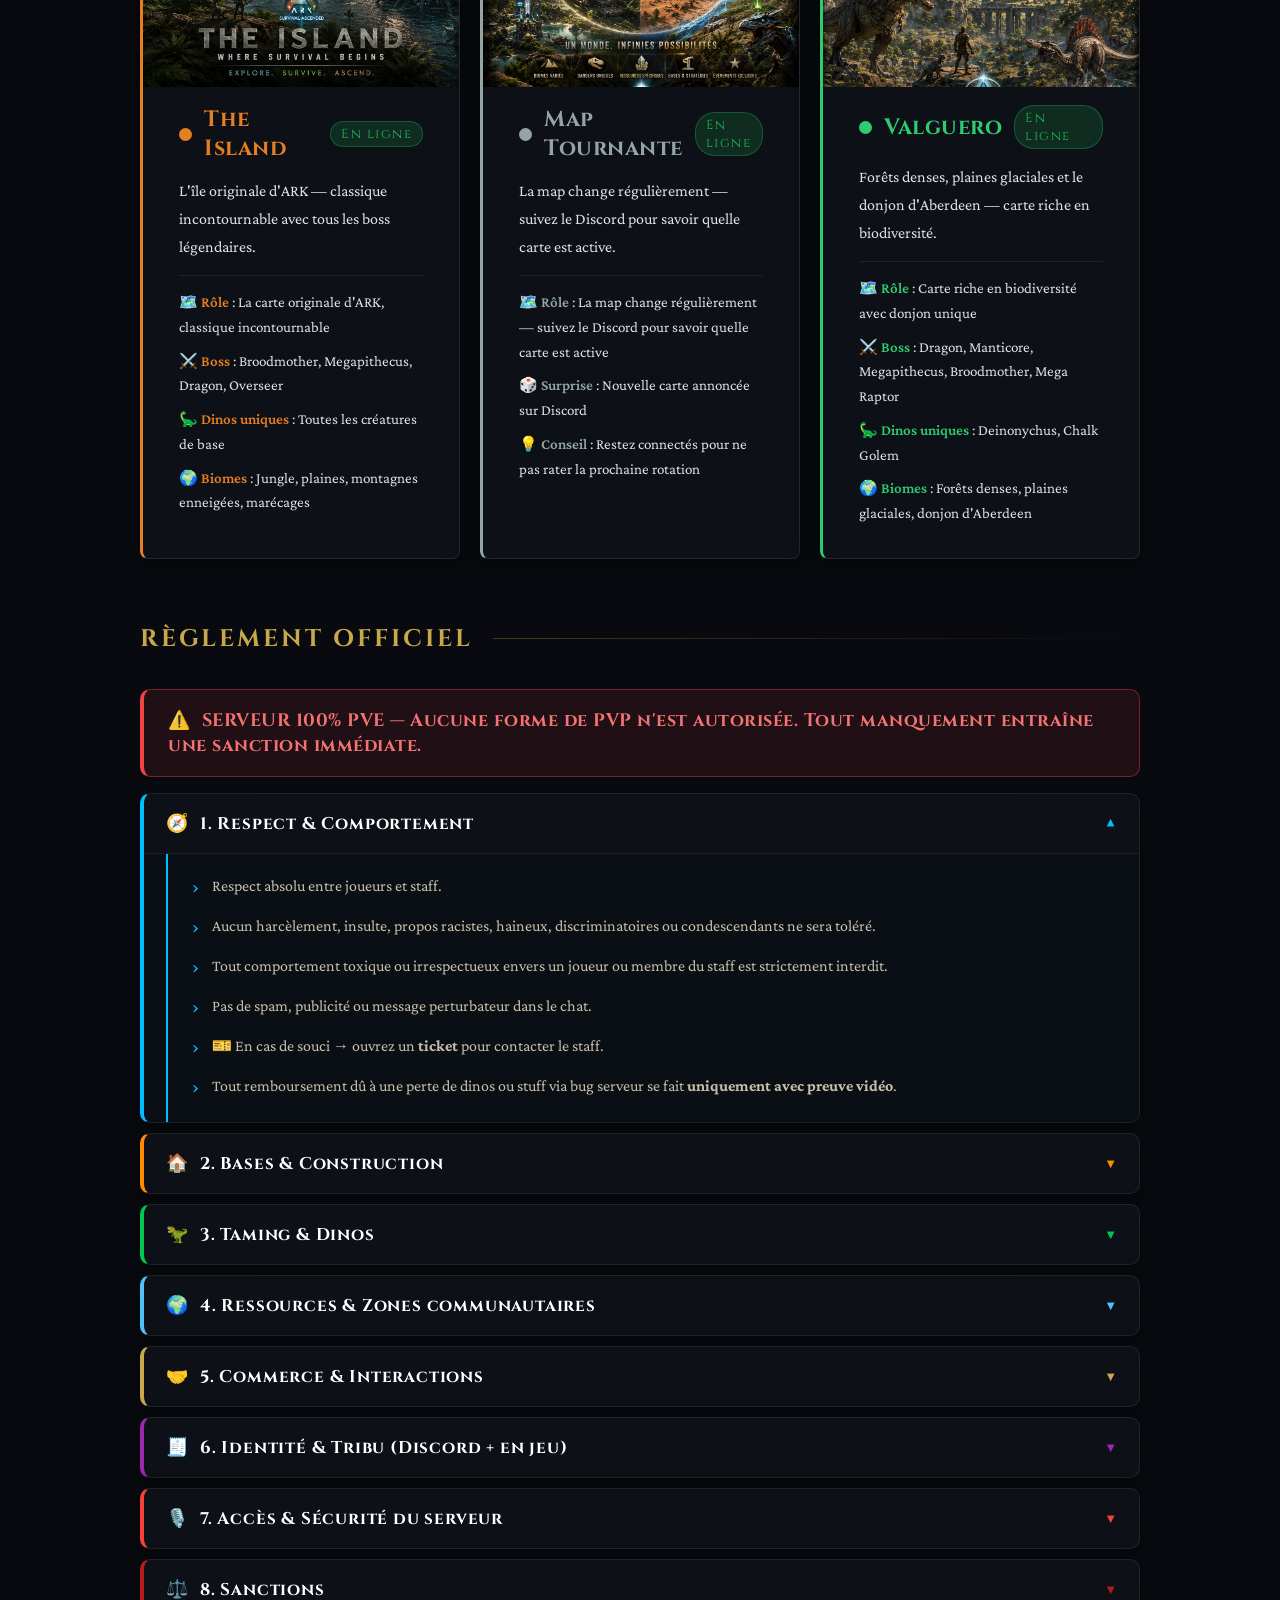
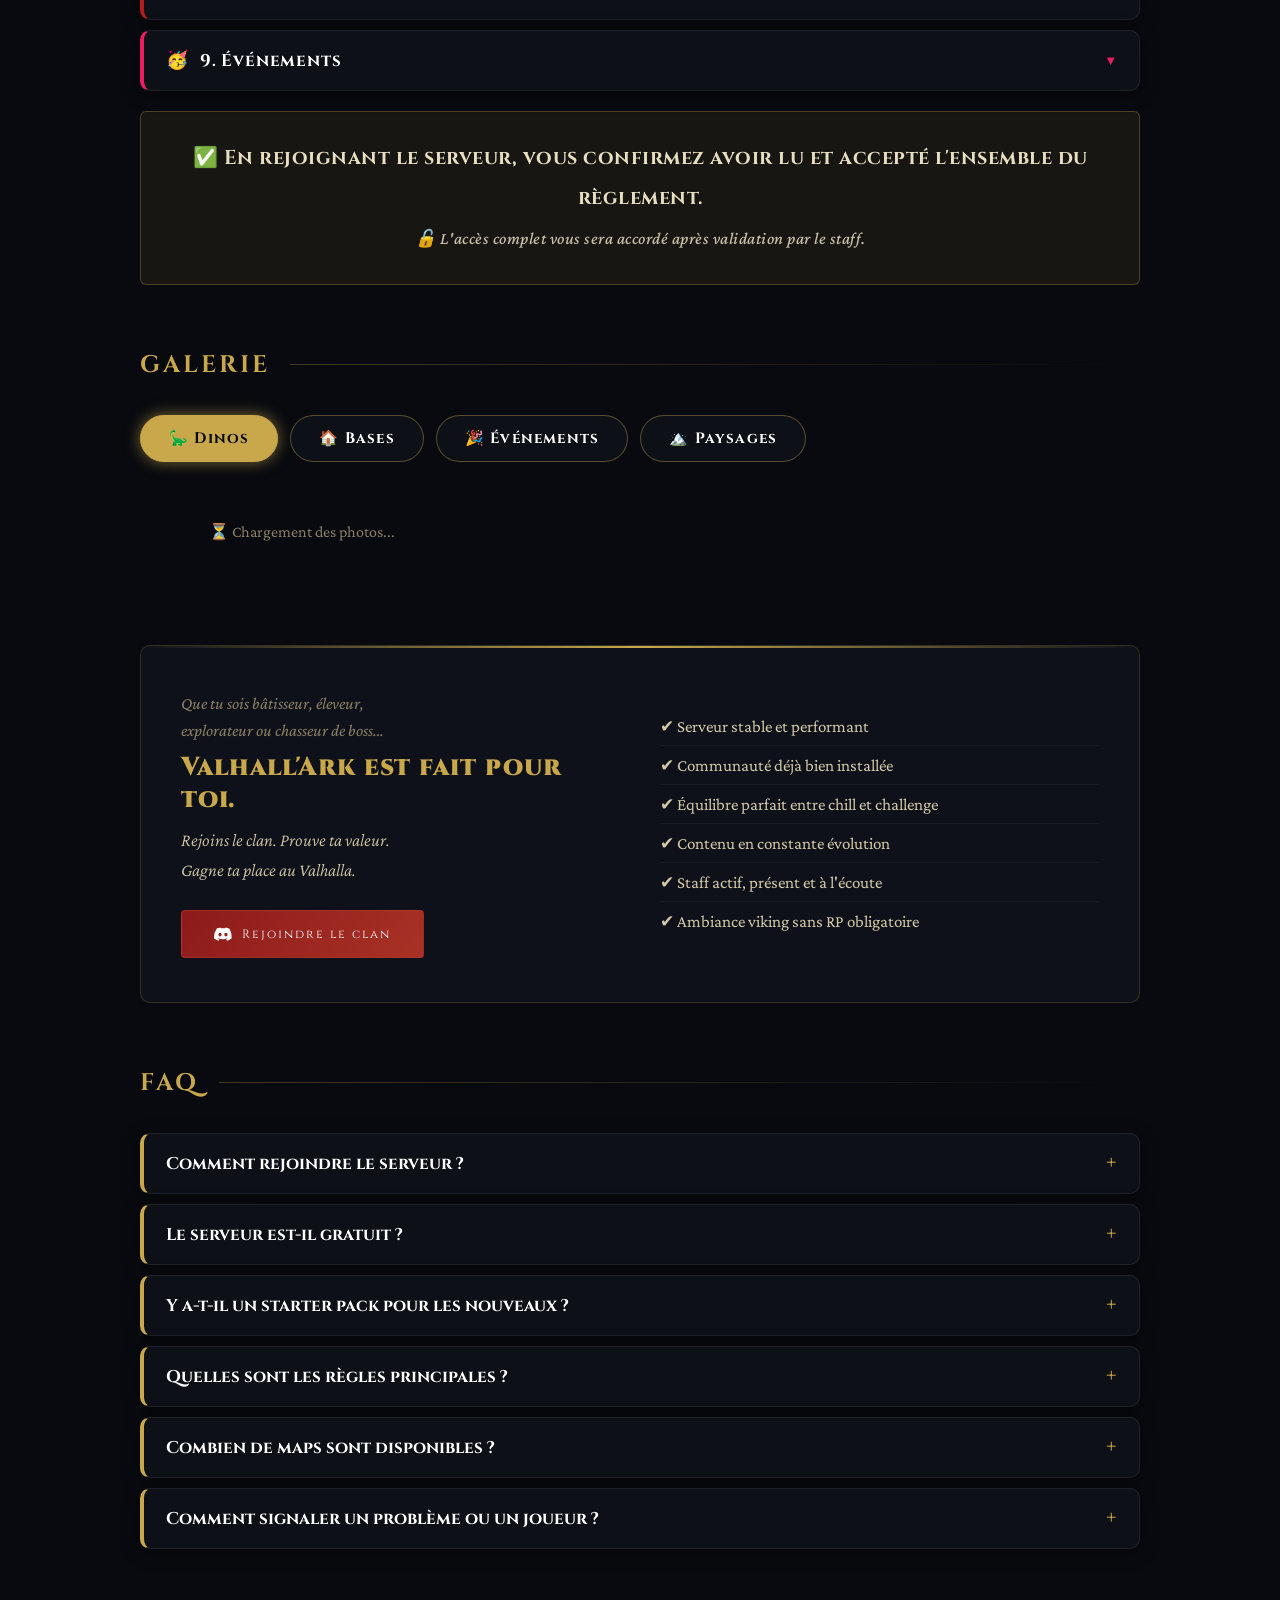
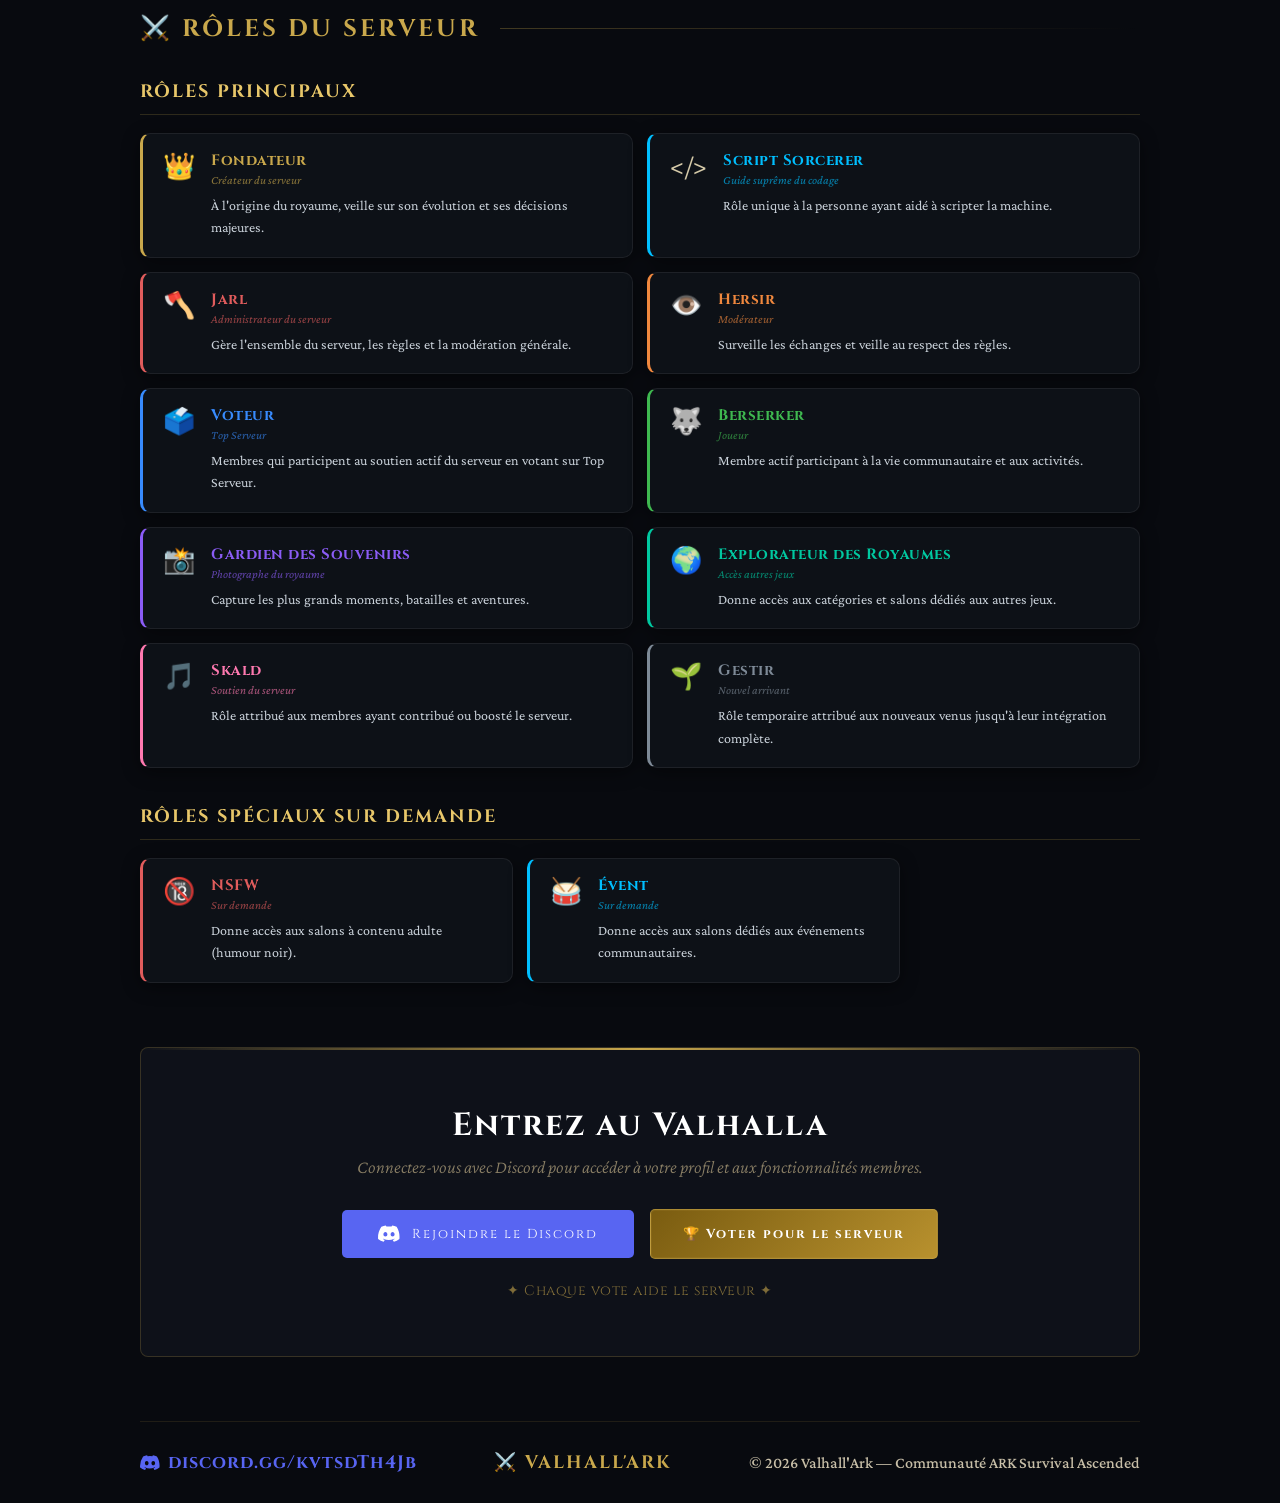
==== commit 976edc56: "feat: ajoute la section Rôles du Serveur avec styles viking - Nouvelle section #roles avec 10 rôles " ====
--- a/index.html
+++ b/index.html
@@ -8,6 +8,7 @@
   <link rel="preconnect" href="https://fonts.gstatic.com" crossorigin />
   <link href="https://fonts.googleapis.com/css2?family=Cinzel:wght@400;600;700;900&family=Crimson+Pro:ital,wght@0,300;0,400;0,500;0,700;1,300;1,400&display=swap" rel="stylesheet" />
   <link rel="stylesheet" href="styles.css?v=6" />
+  <link rel="stylesheet" href="styles-roles.css" />
 </head>
 <body>
 
@@ -55,6 +56,7 @@
       <a href="#mods-section" class="nav-link">Mods</a>
       <a href="#galerie" class="nav-link">Galerie</a>
       <a href="#regles"   class="nav-link">Règlement</a>
+      <a href="#roles"    class="nav-link">Rôles</a>
       <a href="#rejoindre" class="nav-join">Rejoindre</a>
     </div>
   </nav>
@@ -849,6 +851,132 @@
 
     </div>
   </div>
+  <!-- ── Rôles du Serveur ──────────────────────────── -->
+  <div class="section" id="roles">
+    <div class="sec-header">
+      <div class="sec-title">⚔️ RÔLES DU SERVEUR</div>
+      <div class="sec-rule"></div>
+    </div>
+
+    <div class="roles-category-title">Rôles Principaux</div>
+    <div class="roles-grid">
+
+      <div class="role-card rc-gold">
+        <div class="role-emoji">👑</div>
+        <div class="role-info">
+          <div class="role-name">Fondateur</div>
+          <div class="role-sub">Créateur du serveur</div>
+          <div class="role-desc">À l'origine du royaume, veille sur son évolution et ses décisions majeures.</div>
+        </div>
+      </div>
+
+      <div class="role-card rc-cyan">
+        <div class="role-emoji">&lt;/&gt;</div>
+        <div class="role-info">
+          <div class="role-name">Script Sorcerer</div>
+          <div class="role-sub">Guide suprême du codage</div>
+          <div class="role-desc">Rôle unique à la personne ayant aidé à scripter la machine.</div>
+        </div>
+      </div>
+
+      <div class="role-card rc-red">
+        <div class="role-emoji">🪓</div>
+        <div class="role-info">
+          <div class="role-name">Jarl</div>
+          <div class="role-sub">Administrateur du serveur</div>
+          <div class="role-desc">Gère l'ensemble du serveur, les règles et la modération générale.</div>
+        </div>
+      </div>
+
+      <div class="role-card rc-orange">
+        <div class="role-emoji">👁️</div>
+        <div class="role-info">
+          <div class="role-name">Hersir</div>
+          <div class="role-sub">Modérateur</div>
+          <div class="role-desc">Surveille les échanges et veille au respect des règles.</div>
+        </div>
+      </div>
+
+      <div class="role-card rc-blue">
+        <div class="role-emoji">🗳️</div>
+        <div class="role-info">
+          <div class="role-name">Voteur</div>
+          <div class="role-sub">Top Serveur</div>
+          <div class="role-desc">Membres qui participent au soutien actif du serveur en votant sur Top Serveur.</div>
+        </div>
+      </div>
+
+      <div class="role-card rc-green">
+        <div class="role-emoji">🐺</div>
+        <div class="role-info">
+          <div class="role-name">Berserker</div>
+          <div class="role-sub">Joueur</div>
+          <div class="role-desc">Membre actif participant à la vie communautaire et aux activités.</div>
+        </div>
+      </div>
+
+      <div class="role-card rc-purple">
+        <div class="role-emoji">📸</div>
+        <div class="role-info">
+          <div class="role-name">Gardien des Souvenirs</div>
+          <div class="role-sub">Photographe du royaume</div>
+          <div class="role-desc">Capture les plus grands moments, batailles et aventures.</div>
+        </div>
+      </div>
+
+      <div class="role-card rc-teal">
+        <div class="role-emoji">🌍</div>
+        <div class="role-info">
+          <div class="role-name">Explorateur des Royaumes</div>
+          <div class="role-sub">Accès autres jeux</div>
+          <div class="role-desc">Donne accès aux catégories et salons dédiés aux autres jeux.</div>
+        </div>
+      </div>
+
+      <div class="role-card rc-pink">
+        <div class="role-emoji">🎵</div>
+        <div class="role-info">
+          <div class="role-name">Skald</div>
+          <div class="role-sub">Soutien du serveur</div>
+          <div class="role-desc">Rôle attribué aux membres ayant contribué ou boosté le serveur.</div>
+        </div>
+      </div>
+
+      <div class="role-card rc-muted">
+        <div class="role-emoji">🌱</div>
+        <div class="role-info">
+          <div class="role-name">Gestir</div>
+          <div class="role-sub">Nouvel arrivant</div>
+          <div class="role-desc">Rôle temporaire attribué aux nouveaux venus jusqu'à leur intégration complète.</div>
+        </div>
+      </div>
+
+    </div>
+
+    <div class="roles-category-title roles-special-title">Rôles Spéciaux sur Demande</div>
+    <div class="roles-grid roles-special-grid">
+
+      <div class="role-card rc-nsfw">
+        <div class="role-emoji">🔞</div>
+        <div class="role-info">
+          <div class="role-name">NSFW</div>
+          <div class="role-sub">Sur demande</div>
+          <div class="role-desc">Donne accès aux salons à contenu adulte (humour noir).</div>
+        </div>
+      </div>
+
+      <div class="role-card rc-event">
+        <div class="role-emoji">🥁</div>
+        <div class="role-info">
+          <div class="role-name">Évent</div>
+          <div class="role-sub">Sur demande</div>
+          <div class="role-desc">Donne accès aux salons dédiés aux événements communautaires.</div>
+        </div>
+      </div>
+
+    </div>
+  </div>
+
   <div class="section" id="rejoindre">
     <div class="join-block">
       <h2>Entrez au Valhalla</h2>
--- a/styles-roles.css
+++ b/styles-roles.css
@@ -0,0 +1,94 @@
+/* ─── Rôles du Serveur ───────────────────────────────── */
+
+.roles-category-title {
+  font-family: 'Cinzel', serif;
+  font-size: 18px;
+  font-weight: 700;
+  letter-spacing: 2px;
+  color: var(--gold2);
+  text-transform: uppercase;
+  margin-bottom: 18px;
+  padding-bottom: 10px;
+  border-bottom: 1px solid rgba(201,168,76,.2);
+}
+.roles-special-title {
+  margin-top: 36px;
+}
+
+.roles-grid {
+  display: grid;
+  grid-template-columns: repeat(2, 1fr);
+  gap: 14px;
+}
+@media (max-width: 768px) {
+  .roles-grid { grid-template-columns: 1fr; }
+}
+
+.roles-special-grid {
+  grid-template-columns: repeat(2, 1fr);
+  max-width: 760px;
+}
+@media (max-width: 600px) {
+  .roles-special-grid { grid-template-columns: 1fr; }
+}
+
+.role-card {
+  background: #0d1117;
+  border: 1px solid rgba(255,255,255,.07);
+  border-left: 3px solid var(--rc, #C9A84C);
+  border-radius: 10px;
+  padding: 18px 20px;
+  display: flex;
+  align-items: flex-start;
+  gap: 16px;
+  transition: transform .2s, box-shadow .2s, border-color .2s;
+  box-shadow: 0 4px 18px rgba(0,0,0,.45);
+}
+.role-card:hover {
+  transform: translateY(-2px);
+  border-left-color: var(--rc, #C9A84C);
+  box-shadow: 0 0 22px rgba(0,0,0,.5), 0 0 12px color-mix(in srgb, var(--rc, #C9A84C) 20%, transparent);
+}
+
+.role-emoji {
+  font-size: 26px;
+  flex-shrink: 0;
+  margin-top: 2px;
+  line-height: 1;
+}
+.role-info { display: flex; flex-direction: column; gap: 3px; }
+.role-name {
+  font-family: 'Cinzel', serif;
+  font-size: 15px;
+  font-weight: 700;
+  letter-spacing: .5px;
+  color: var(--rc, #C9A84C);
+  line-height: 1.2;
+}
+.role-sub {
+  font-size: 12px;
+  color: var(--rc, #C9A84C);
+  opacity: .65;
+  font-style: italic;
+  font-family: 'Crimson Pro', serif;
+}
+.role-desc {
+  font-size: 14px;
+  color: #c9d1d9;
+  line-height: 1.6;
+  margin-top: 4px;
+}
+
+/* Couleurs par rôle */
+.rc-gold    { --rc: #C9A84C; }
+.rc-cyan    { --rc: #00bfff; }
+.rc-red     { --rc: #e05c5c; }
+.rc-orange  { --rc: #f0883e; }
+.rc-blue    { --rc: #388bfd; }
+.rc-green   { --rc: #3fb950; }
+.rc-purple  { --rc: #8b5cf6; }
+.rc-teal    { --rc: #00c8a0; }
+.rc-pink    { --rc: #ff79b0; }
+.rc-muted   { --rc: #7e8a97; }
+.rc-nsfw    { --rc: #e05c5c; }
+.rc-event   { --rc: #00bfff; }
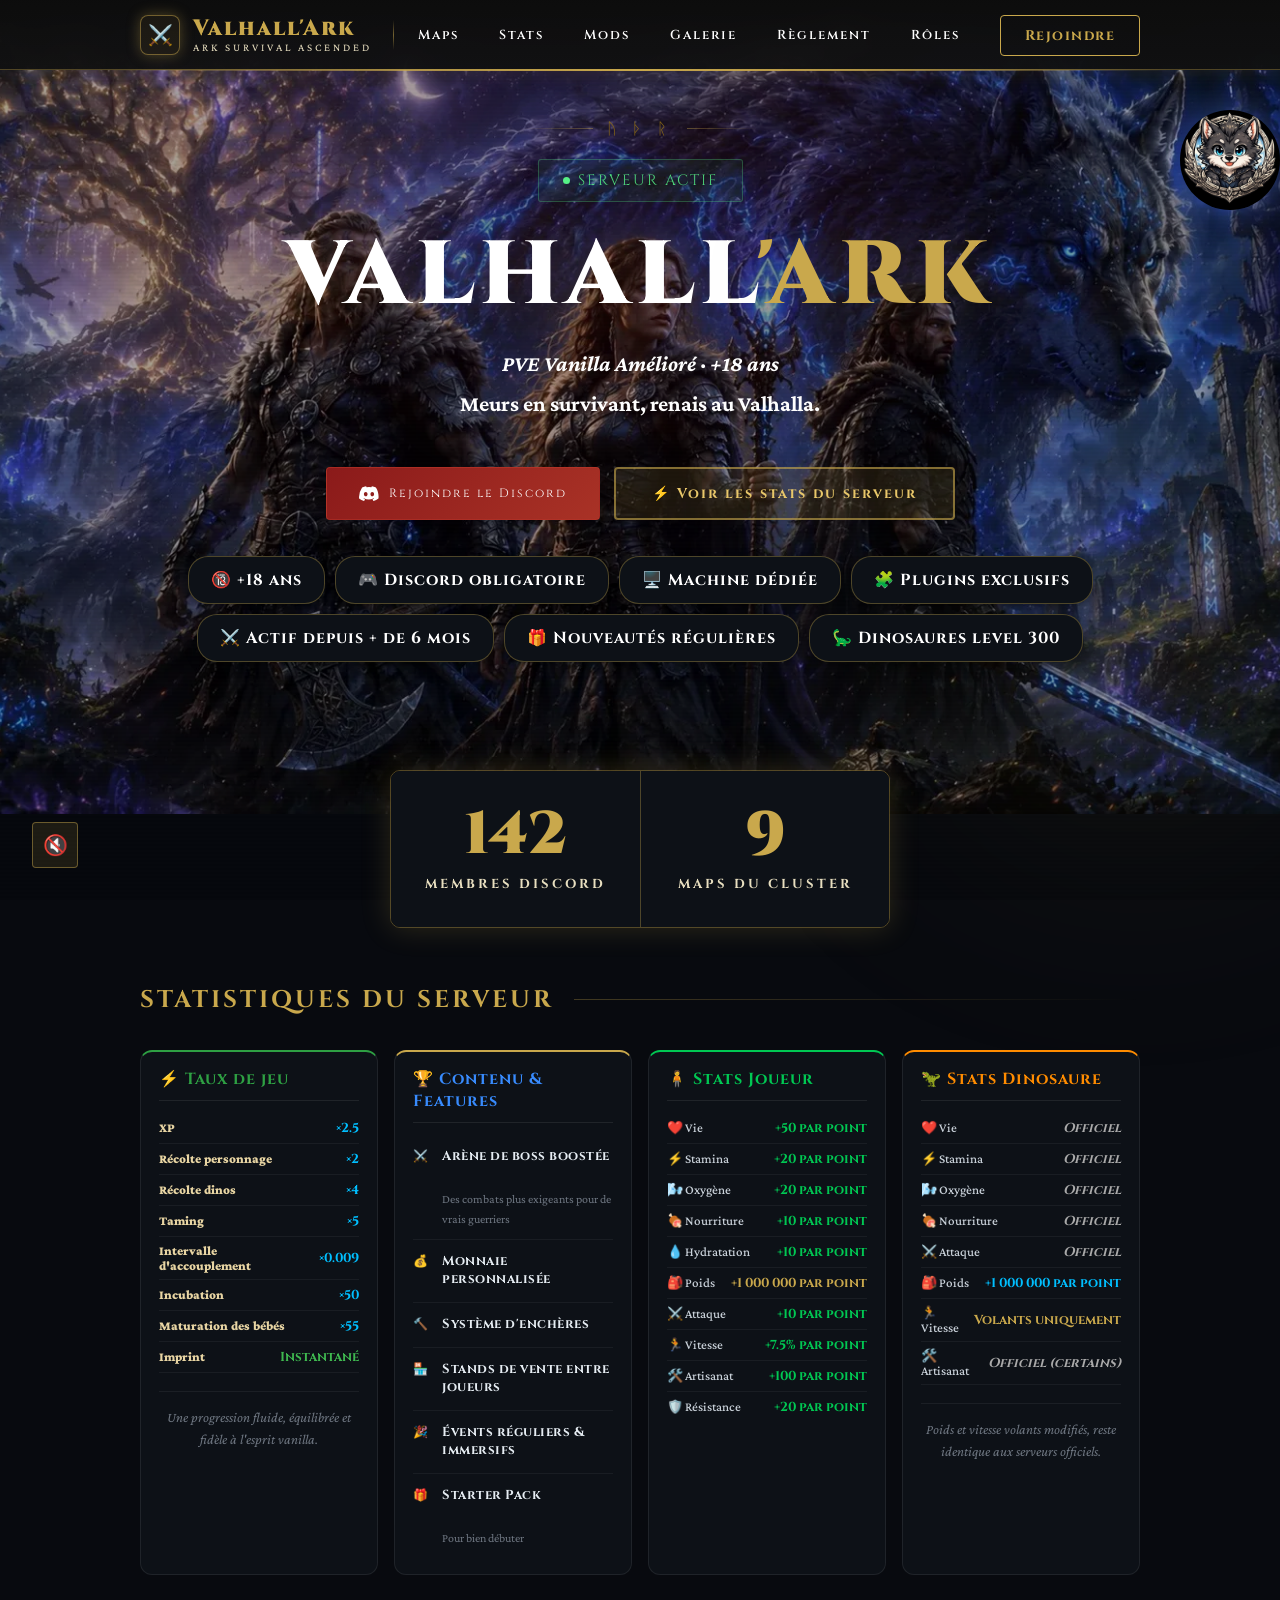
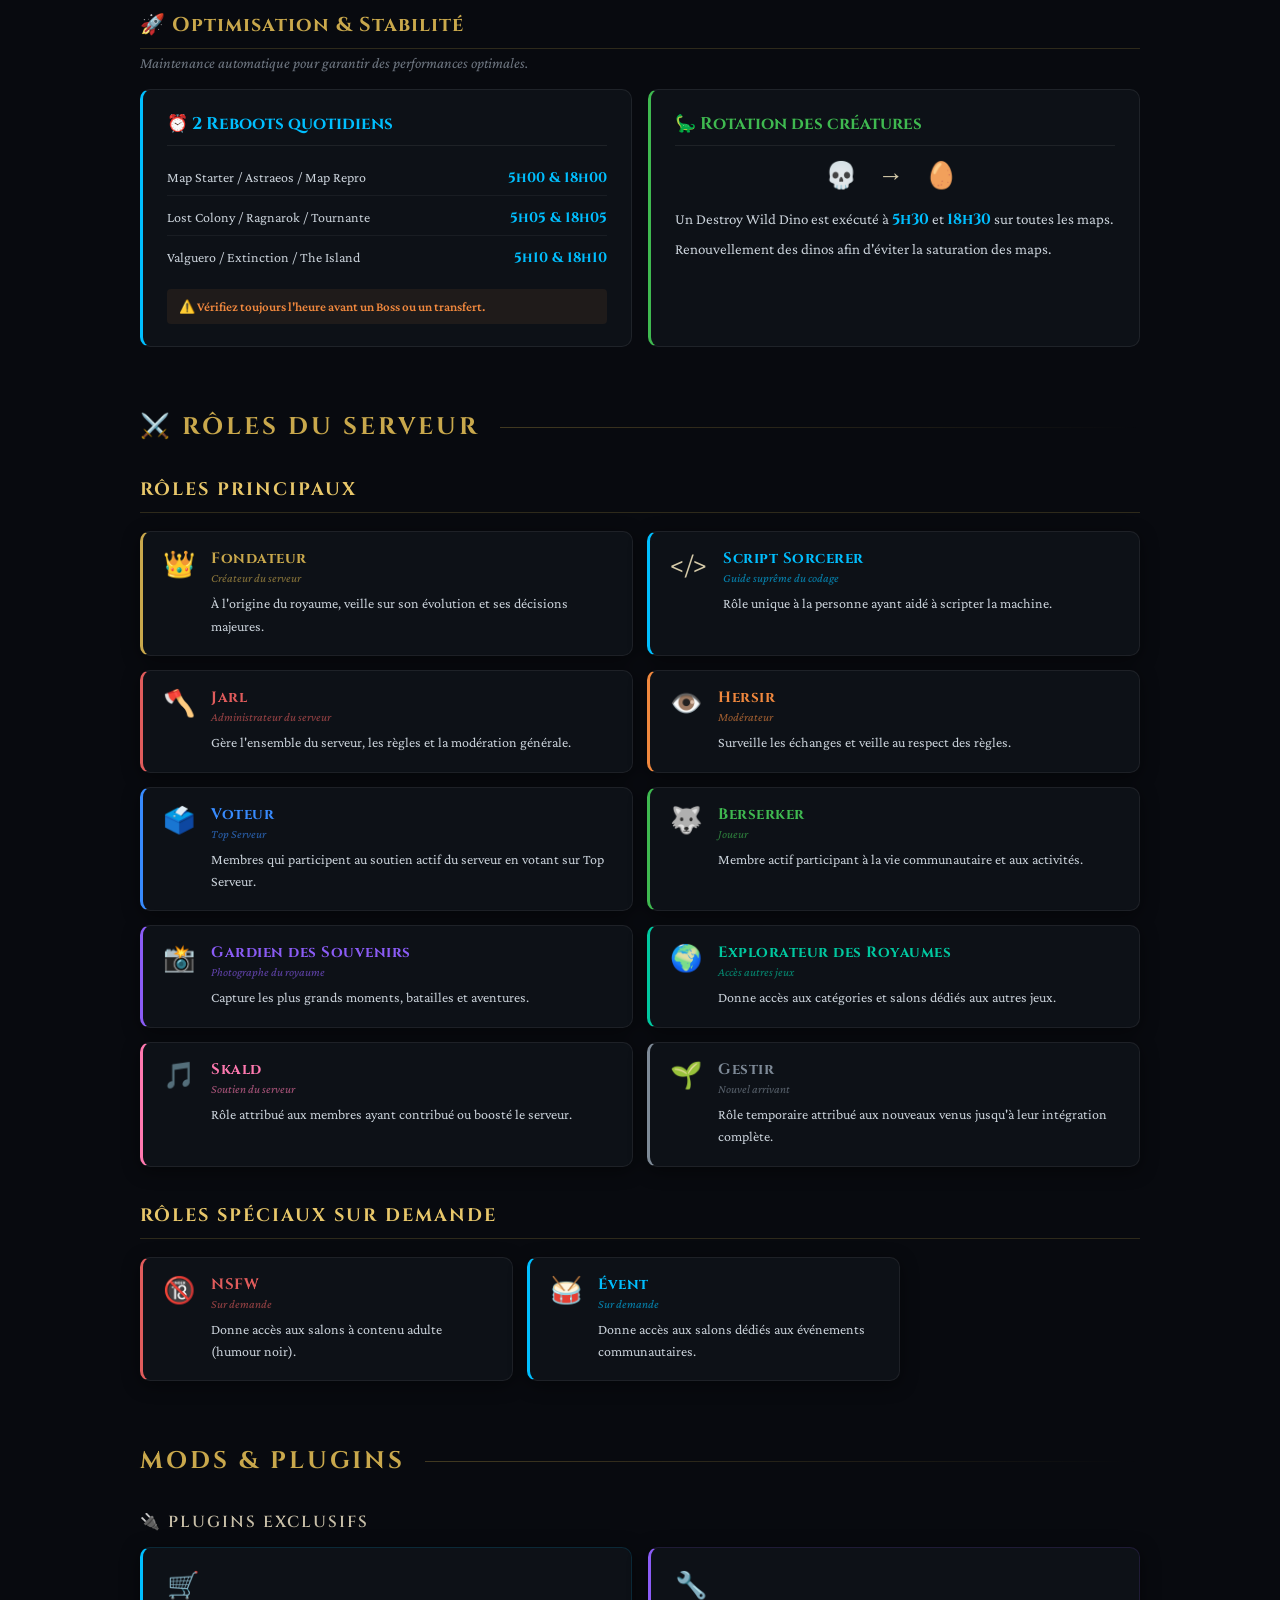
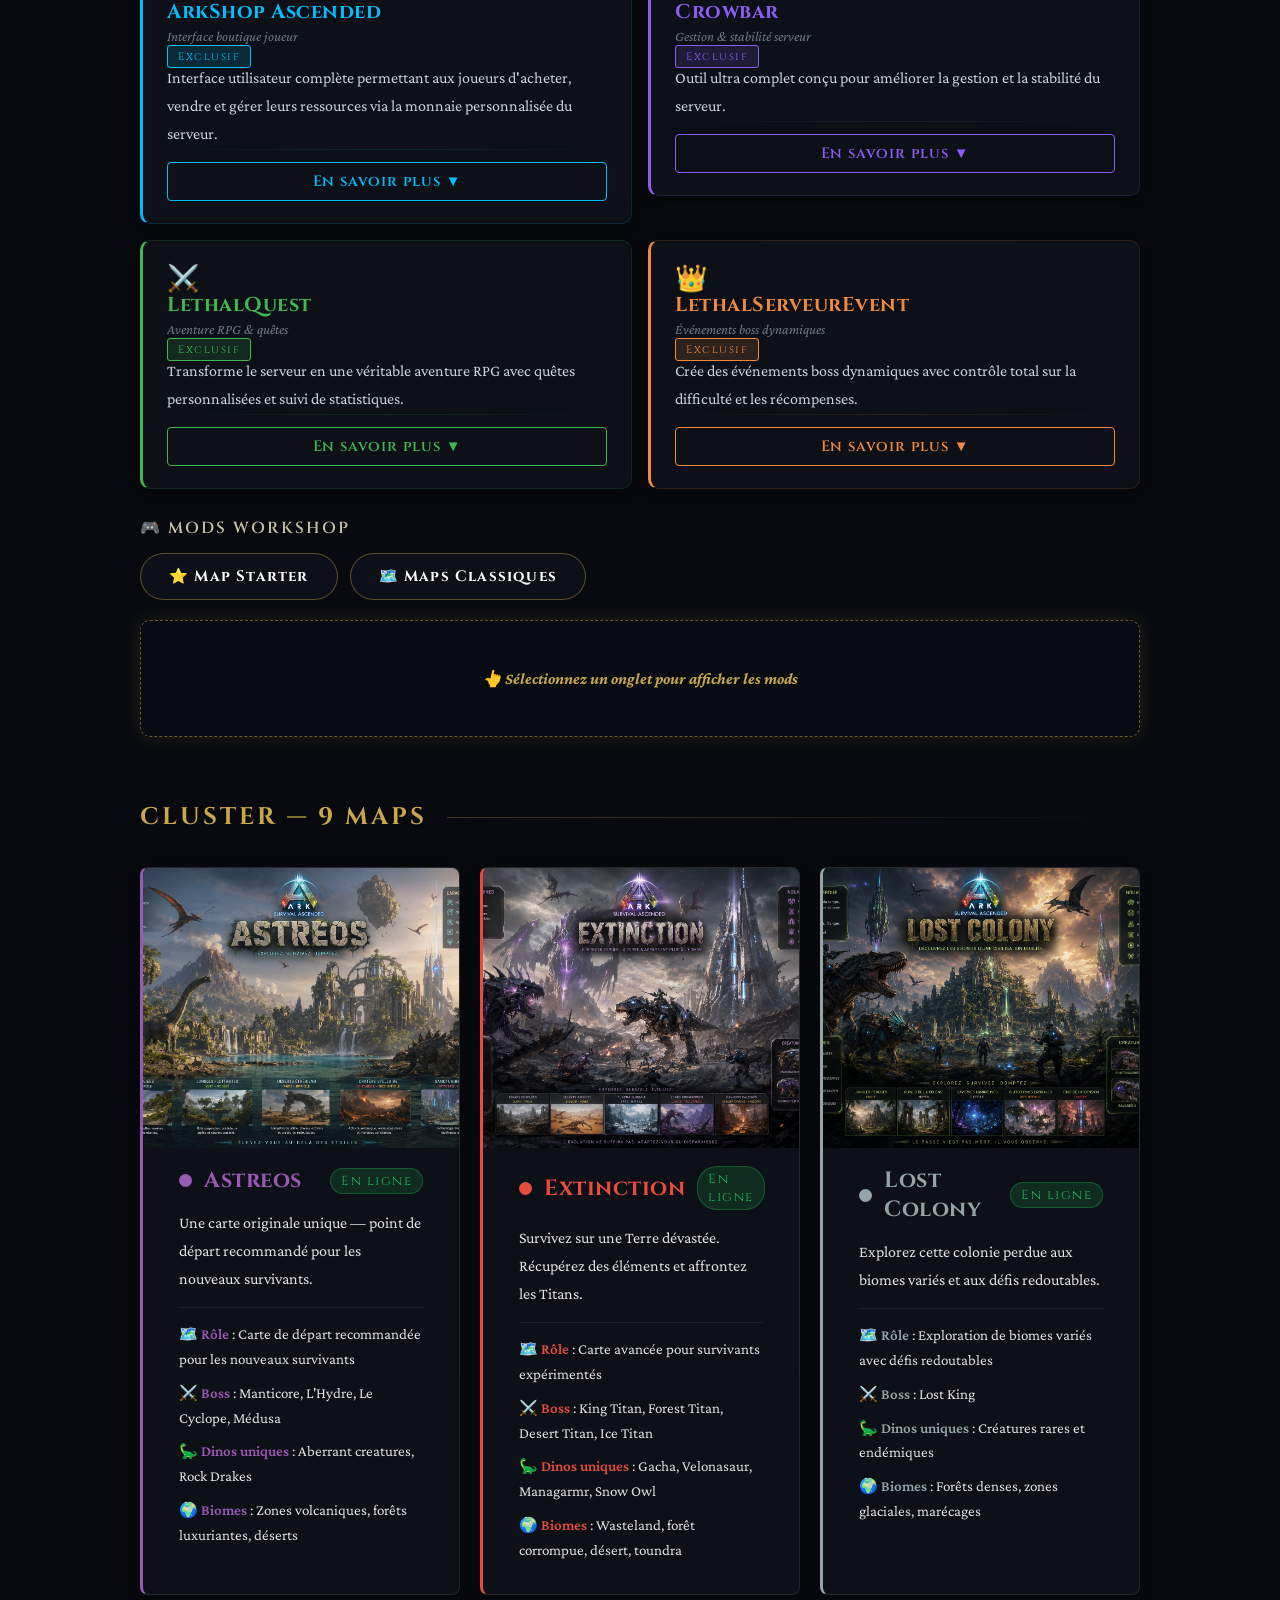
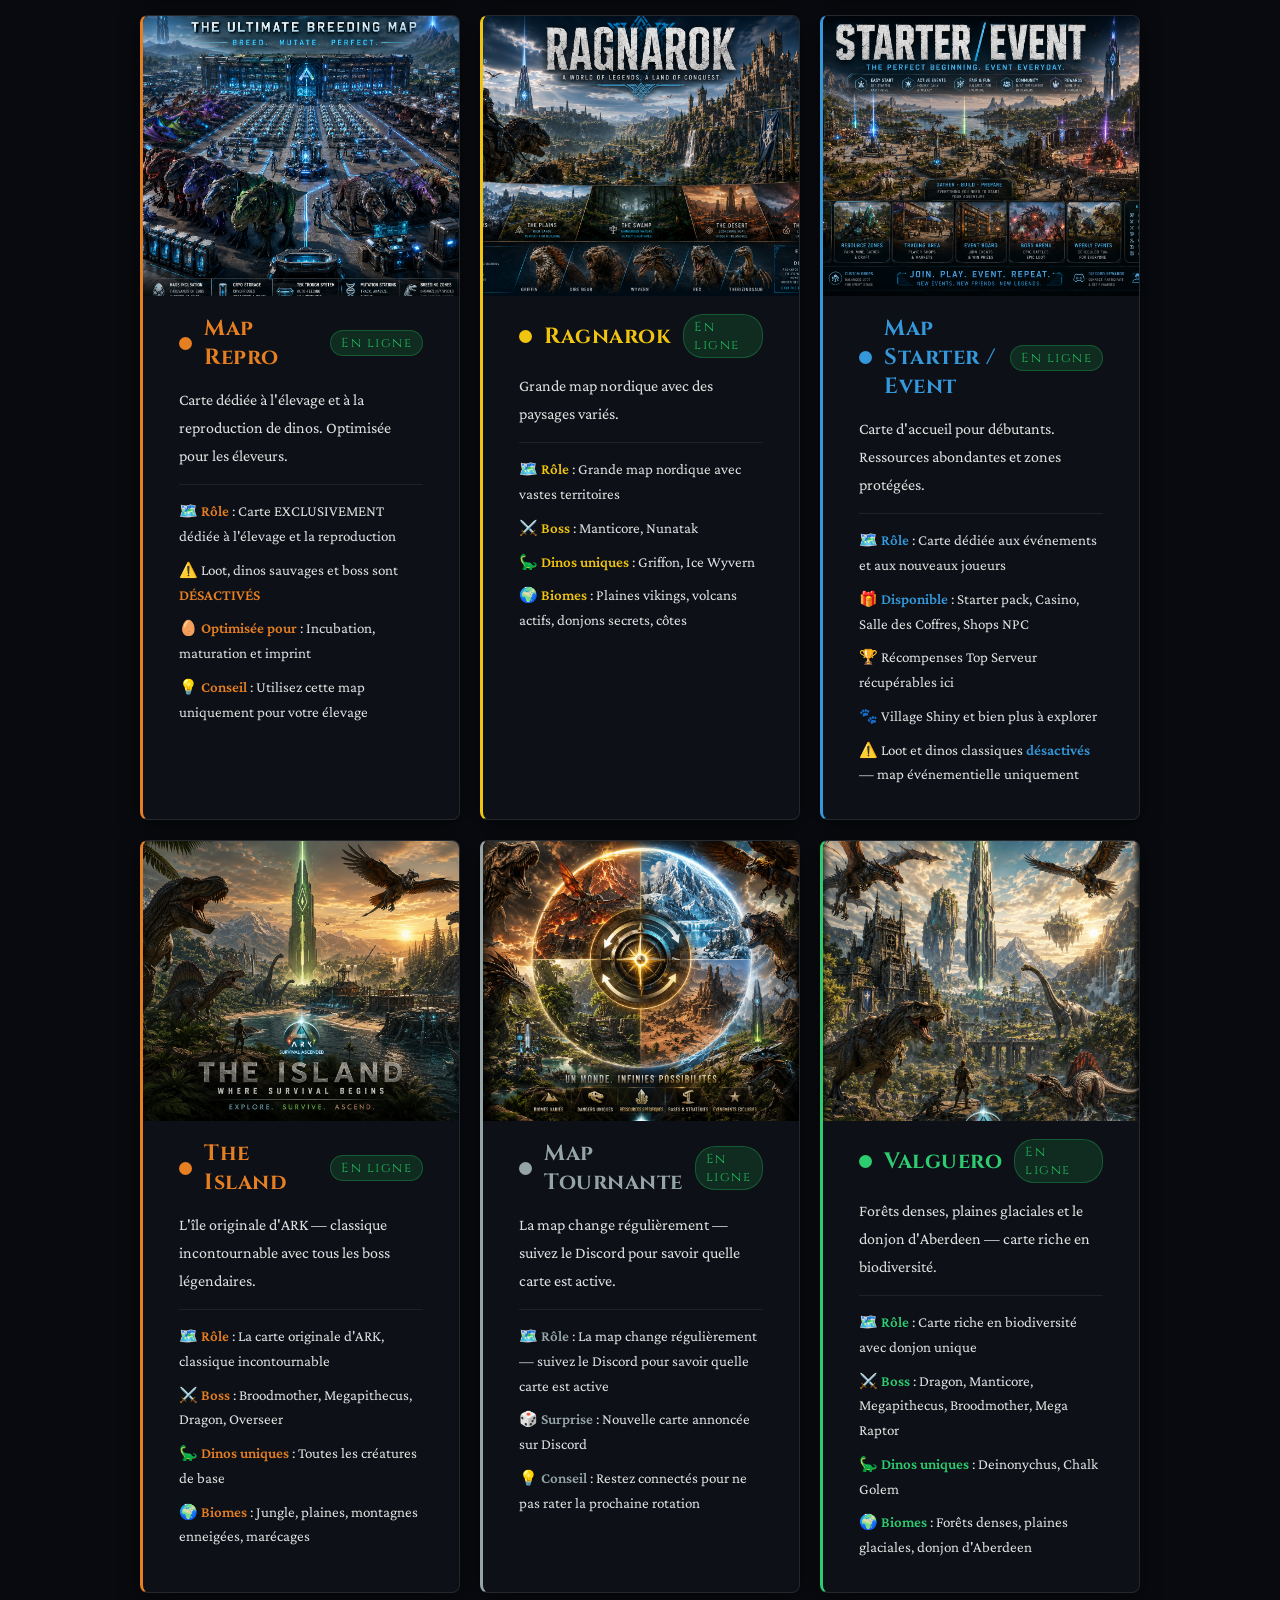
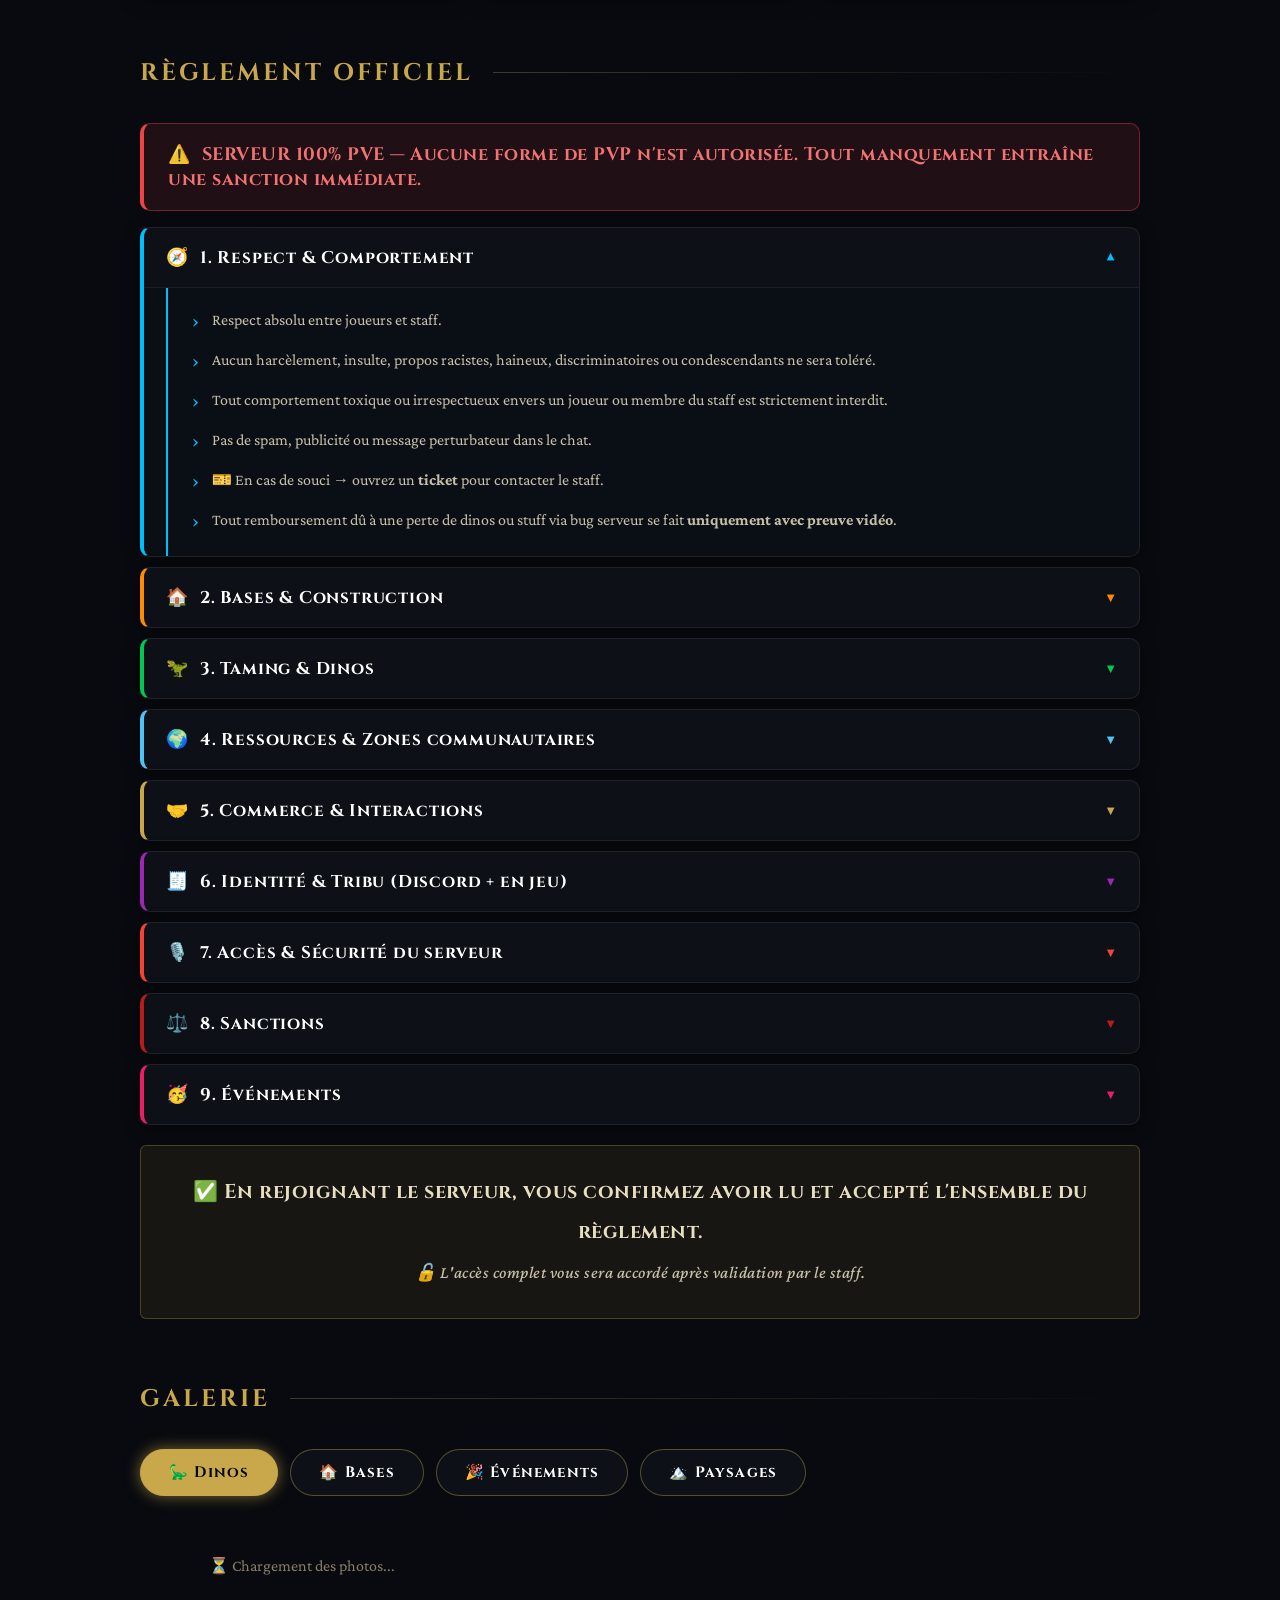
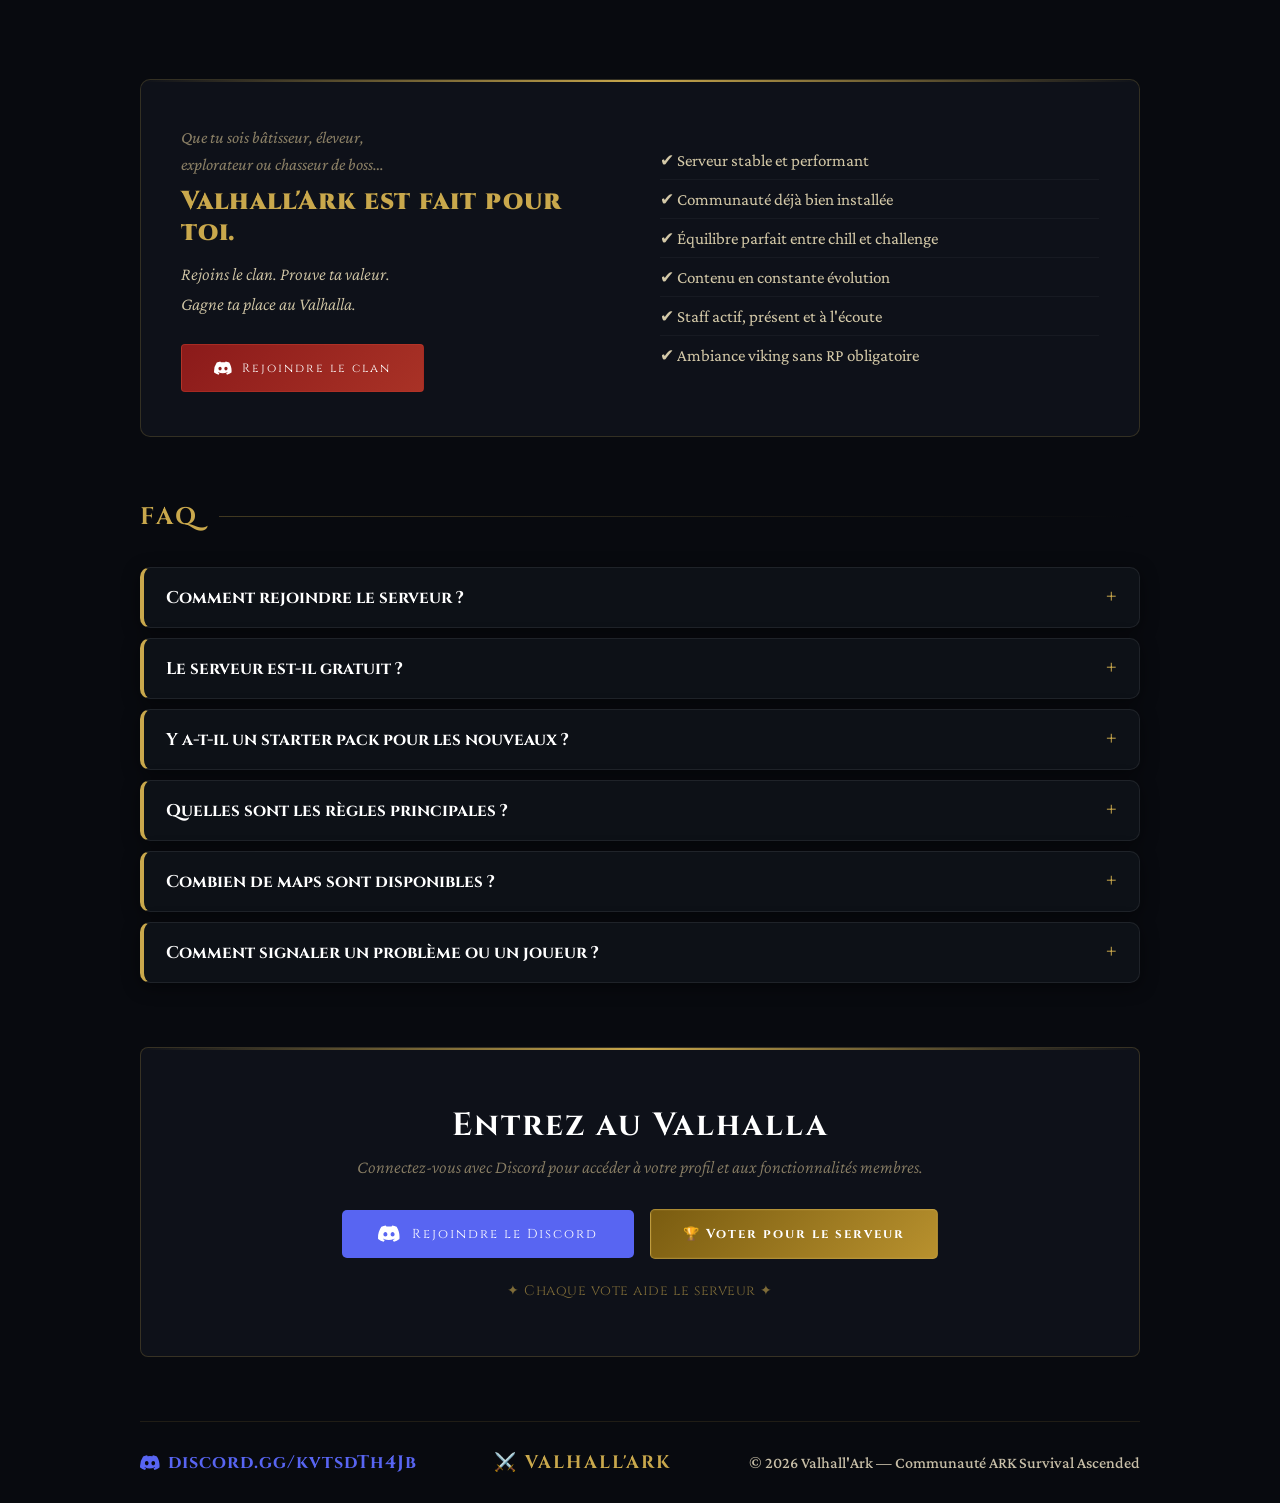
==== commit ce99d4a0: "refactor: déplace la section Rôles du Serveur après Statistiques Co-Authored-By: Claude Sonnet 4.6 <" ====
--- a/index.html
+++ b/index.html
@@ -228,6 +228,132 @@
         </div>
 
       </div>
+    </div>
+  </div>
+
+  <!-- ── Rôles du Serveur ──────────────────────────── -->
+  <div class="section" id="roles">
+    <div class="sec-header">
+      <div class="sec-title">⚔️ RÔLES DU SERVEUR</div>
+      <div class="sec-rule"></div>
+    </div>
+
+    <div class="roles-category-title">Rôles Principaux</div>
+    <div class="roles-grid">
+
+      <div class="role-card rc-gold">
+        <div class="role-emoji">👑</div>
+        <div class="role-info">
+          <div class="role-name">Fondateur</div>
+          <div class="role-sub">Créateur du serveur</div>
+          <div class="role-desc">À l'origine du royaume, veille sur son évolution et ses décisions majeures.</div>
+        </div>
+      </div>
+
+      <div class="role-card rc-cyan">
+        <div class="role-emoji">&lt;/&gt;</div>
+        <div class="role-info">
+          <div class="role-name">Script Sorcerer</div>
+          <div class="role-sub">Guide suprême du codage</div>
+          <div class="role-desc">Rôle unique à la personne ayant aidé à scripter la machine.</div>
+        </div>
+      </div>
+
+      <div class="role-card rc-red">
+        <div class="role-emoji">🪓</div>
+        <div class="role-info">
+          <div class="role-name">Jarl</div>
+          <div class="role-sub">Administrateur du serveur</div>
+          <div class="role-desc">Gère l'ensemble du serveur, les règles et la modération générale.</div>
+        </div>
+      </div>
+
+      <div class="role-card rc-orange">
+        <div class="role-emoji">👁️</div>
+        <div class="role-info">
+          <div class="role-name">Hersir</div>
+          <div class="role-sub">Modérateur</div>
+          <div class="role-desc">Surveille les échanges et veille au respect des règles.</div>
+        </div>
+      </div>
+
+      <div class="role-card rc-blue">
+        <div class="role-emoji">🗳️</div>
+        <div class="role-info">
+          <div class="role-name">Voteur</div>
+          <div class="role-sub">Top Serveur</div>
+          <div class="role-desc">Membres qui participent au soutien actif du serveur en votant sur Top Serveur.</div>
+        </div>
+      </div>
+
+      <div class="role-card rc-green">
+        <div class="role-emoji">🐺</div>
+        <div class="role-info">
+          <div class="role-name">Berserker</div>
+          <div class="role-sub">Joueur</div>
+          <div class="role-desc">Membre actif participant à la vie communautaire et aux activités.</div>
+        </div>
+      </div>
+
+      <div class="role-card rc-purple">
+        <div class="role-emoji">📸</div>
+        <div class="role-info">
+          <div class="role-name">Gardien des Souvenirs</div>
+          <div class="role-sub">Photographe du royaume</div>
+          <div class="role-desc">Capture les plus grands moments, batailles et aventures.</div>
+        </div>
+      </div>
+
+      <div class="role-card rc-teal">
+        <div class="role-emoji">🌍</div>
+        <div class="role-info">
+          <div class="role-name">Explorateur des Royaumes</div>
+          <div class="role-sub">Accès autres jeux</div>
+          <div class="role-desc">Donne accès aux catégories et salons dédiés aux autres jeux.</div>
+        </div>
+      </div>
+
+      <div class="role-card rc-pink">
+        <div class="role-emoji">🎵</div>
+        <div class="role-info">
+          <div class="role-name">Skald</div>
+          <div class="role-sub">Soutien du serveur</div>
+          <div class="role-desc">Rôle attribué aux membres ayant contribué ou boosté le serveur.</div>
+        </div>
+      </div>
+
+      <div class="role-card rc-muted">
+        <div class="role-emoji">🌱</div>
+        <div class="role-info">
+          <div class="role-name">Gestir</div>
+          <div class="role-sub">Nouvel arrivant</div>
+          <div class="role-desc">Rôle temporaire attribué aux nouveaux venus jusqu'à leur intégration complète.</div>
+        </div>
+      </div>
+
+    </div>
+
+    <div class="roles-category-title roles-special-title">Rôles Spéciaux sur Demande</div>
+    <div class="roles-grid roles-special-grid">
+
+      <div class="role-card rc-nsfw">
+        <div class="role-emoji">🔞</div>
+        <div class="role-info">
+          <div class="role-name">NSFW</div>
+          <div class="role-sub">Sur demande</div>
+          <div class="role-desc">Donne accès aux salons à contenu adulte (humour noir).</div>
+        </div>
+      </div>
+
+      <div class="role-card rc-event">
+        <div class="role-emoji">🥁</div>
+        <div class="role-info">
+          <div class="role-name">Évent</div>
+          <div class="role-sub">Sur demande</div>
+          <div class="role-desc">Donne accès aux salons dédiés aux événements communautaires.</div>
+        </div>
+      </div>
+
     </div>
   </div>
 
@@ -851,131 +977,6 @@
 
     </div>
   </div>
-  <!-- ── Rôles du Serveur ──────────────────────────── -->
-  <div class="section" id="roles">
-    <div class="sec-header">
-      <div class="sec-title">⚔️ RÔLES DU SERVEUR</div>
-      <div class="sec-rule"></div>
-    </div>
-
-    <div class="roles-category-title">Rôles Principaux</div>
-    <div class="roles-grid">
-
-      <div class="role-card rc-gold">
-        <div class="role-emoji">👑</div>
-        <div class="role-info">
-          <div class="role-name">Fondateur</div>
-          <div class="role-sub">Créateur du serveur</div>
-          <div class="role-desc">À l'origine du royaume, veille sur son évolution et ses décisions majeures.</div>
-        </div>
-      </div>
-
-      <div class="role-card rc-cyan">
-        <div class="role-emoji">&lt;/&gt;</div>
-        <div class="role-info">
-          <div class="role-name">Script Sorcerer</div>
-          <div class="role-sub">Guide suprême du codage</div>
-          <div class="role-desc">Rôle unique à la personne ayant aidé à scripter la machine.</div>
-        </div>
-      </div>
-
-      <div class="role-card rc-red">
-        <div class="role-emoji">🪓</div>
-        <div class="role-info">
-          <div class="role-name">Jarl</div>
-          <div class="role-sub">Administrateur du serveur</div>
-          <div class="role-desc">Gère l'ensemble du serveur, les règles et la modération générale.</div>
-        </div>
-      </div>
-
-      <div class="role-card rc-orange">
-        <div class="role-emoji">👁️</div>
-        <div class="role-info">
-          <div class="role-name">Hersir</div>
-          <div class="role-sub">Modérateur</div>
-          <div class="role-desc">Surveille les échanges et veille au respect des règles.</div>
-        </div>
-      </div>
-
-      <div class="role-card rc-blue">
-        <div class="role-emoji">🗳️</div>
-        <div class="role-info">
-          <div class="role-name">Voteur</div>
-          <div class="role-sub">Top Serveur</div>
-          <div class="role-desc">Membres qui participent au soutien actif du serveur en votant sur Top Serveur.</div>
-        </div>
-      </div>
-
-      <div class="role-card rc-green">
-        <div class="role-emoji">🐺</div>
-        <div class="role-info">
-          <div class="role-name">Berserker</div>
-          <div class="role-sub">Joueur</div>
-          <div class="role-desc">Membre actif participant à la vie communautaire et aux activités.</div>
-        </div>
-      </div>
-
-      <div class="role-card rc-purple">
-        <div class="role-emoji">📸</div>
-        <div class="role-info">
-          <div class="role-name">Gardien des Souvenirs</div>
-          <div class="role-sub">Photographe du royaume</div>
-          <div class="role-desc">Capture les plus grands moments, batailles et aventures.</div>
-        </div>
-      </div>
-
-      <div class="role-card rc-teal">
-        <div class="role-emoji">🌍</div>
-        <div class="role-info">
-          <div class="role-name">Explorateur des Royaumes</div>
-          <div class="role-sub">Accès autres jeux</div>
-          <div class="role-desc">Donne accès aux catégories et salons dédiés aux autres jeux.</div>
-        </div>
-      </div>
-
-      <div class="role-card rc-pink">
-        <div class="role-emoji">🎵</div>
-        <div class="role-info">
-          <div class="role-name">Skald</div>
-          <div class="role-sub">Soutien du serveur</div>
-          <div class="role-desc">Rôle attribué aux membres ayant contribué ou boosté le serveur.</div>
-        </div>
-      </div>
-
-      <div class="role-card rc-muted">
-        <div class="role-emoji">🌱</div>
-        <div class="role-info">
-          <div class="role-name">Gestir</div>
-          <div class="role-sub">Nouvel arrivant</div>
-          <div class="role-desc">Rôle temporaire attribué aux nouveaux venus jusqu'à leur intégration complète.</div>
-        </div>
-      </div>
-
-    </div>
-
-    <div class="roles-category-title roles-special-title">Rôles Spéciaux sur Demande</div>
-    <div class="roles-grid roles-special-grid">
-
-      <div class="role-card rc-nsfw">
-        <div class="role-emoji">🔞</div>
-        <div class="role-info">
-          <div class="role-name">NSFW</div>
-          <div class="role-sub">Sur demande</div>
-          <div class="role-desc">Donne accès aux salons à contenu adulte (humour noir).</div>
-        </div>
-      </div>
-
-      <div class="role-card rc-event">
-        <div class="role-emoji">🥁</div>
-        <div class="role-info">
-          <div class="role-name">Évent</div>
-          <div class="role-sub">Sur demande</div>
-          <div class="role-desc">Donne accès aux salons dédiés aux événements communautaires.</div>
-        </div>
-      </div>
-
-    </div>
-  </div>
 
   <div class="section" id="rejoindre">
     <div class="join-block">
